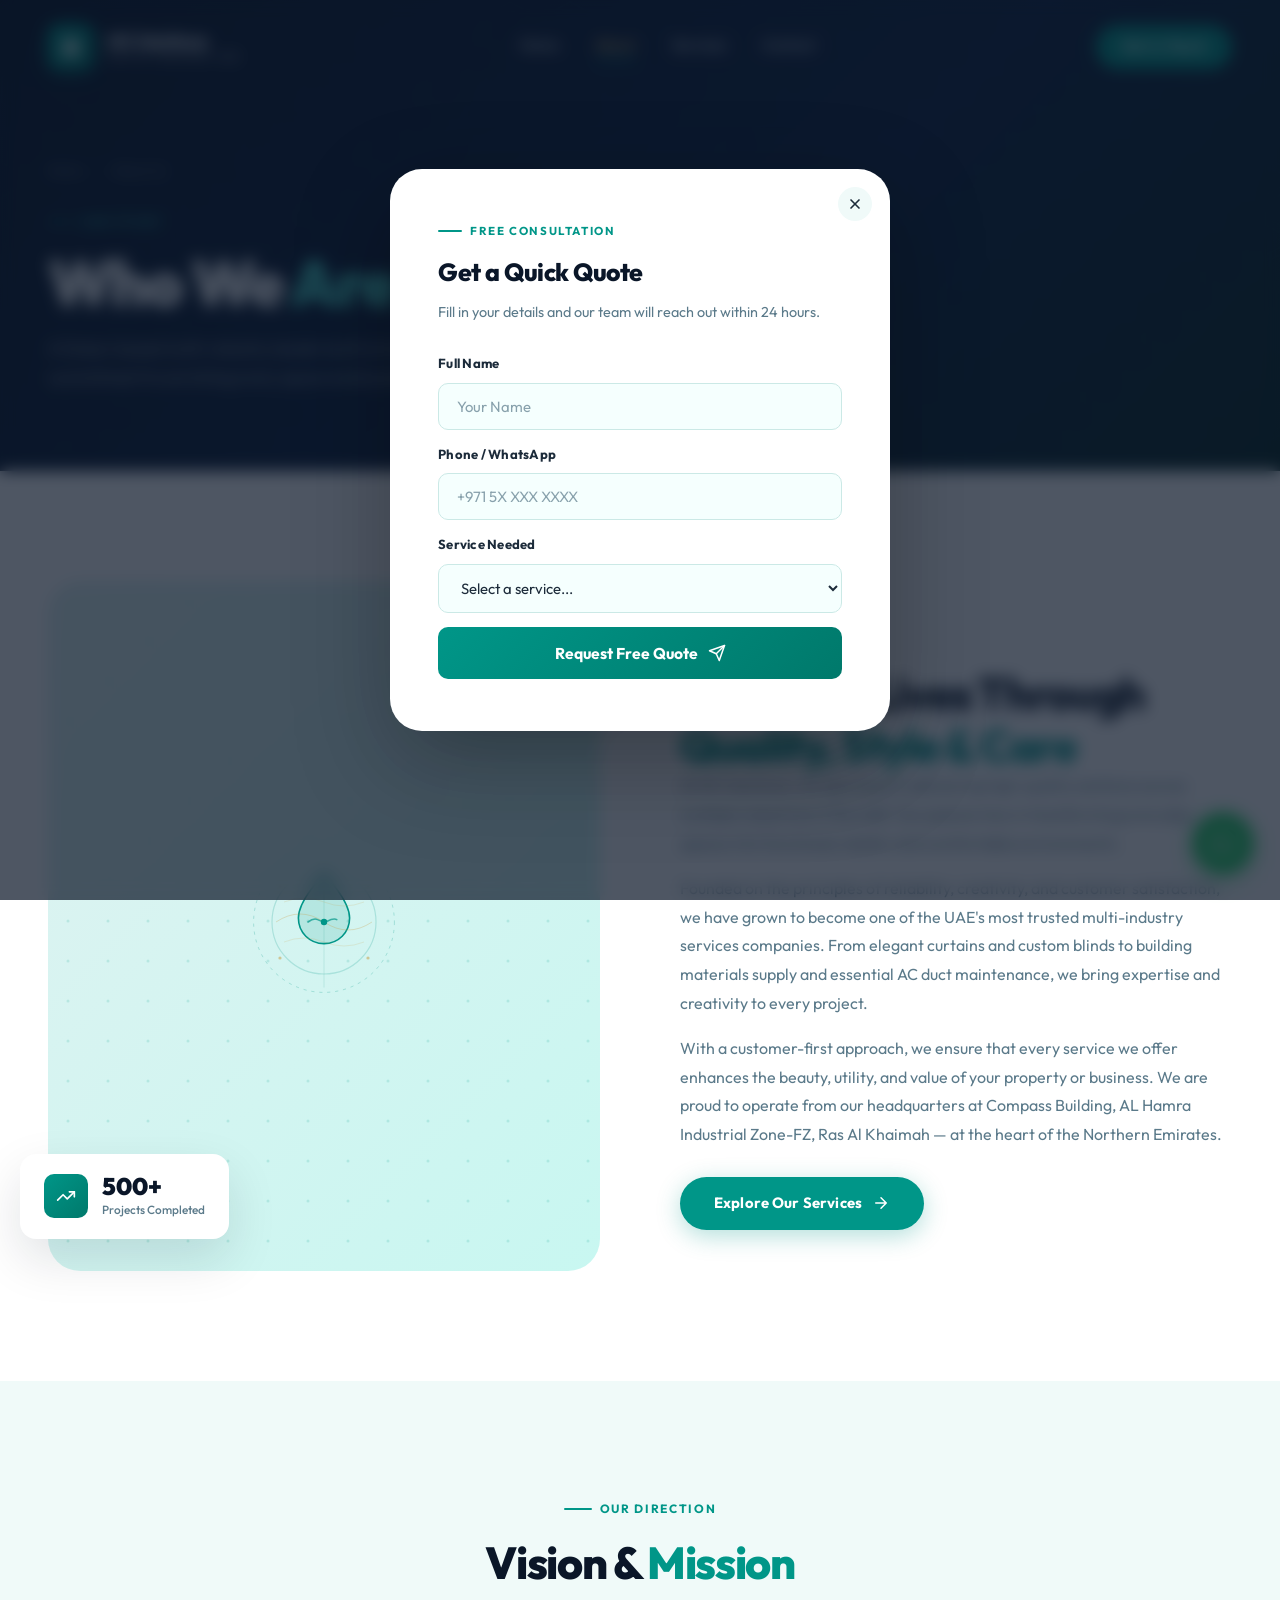
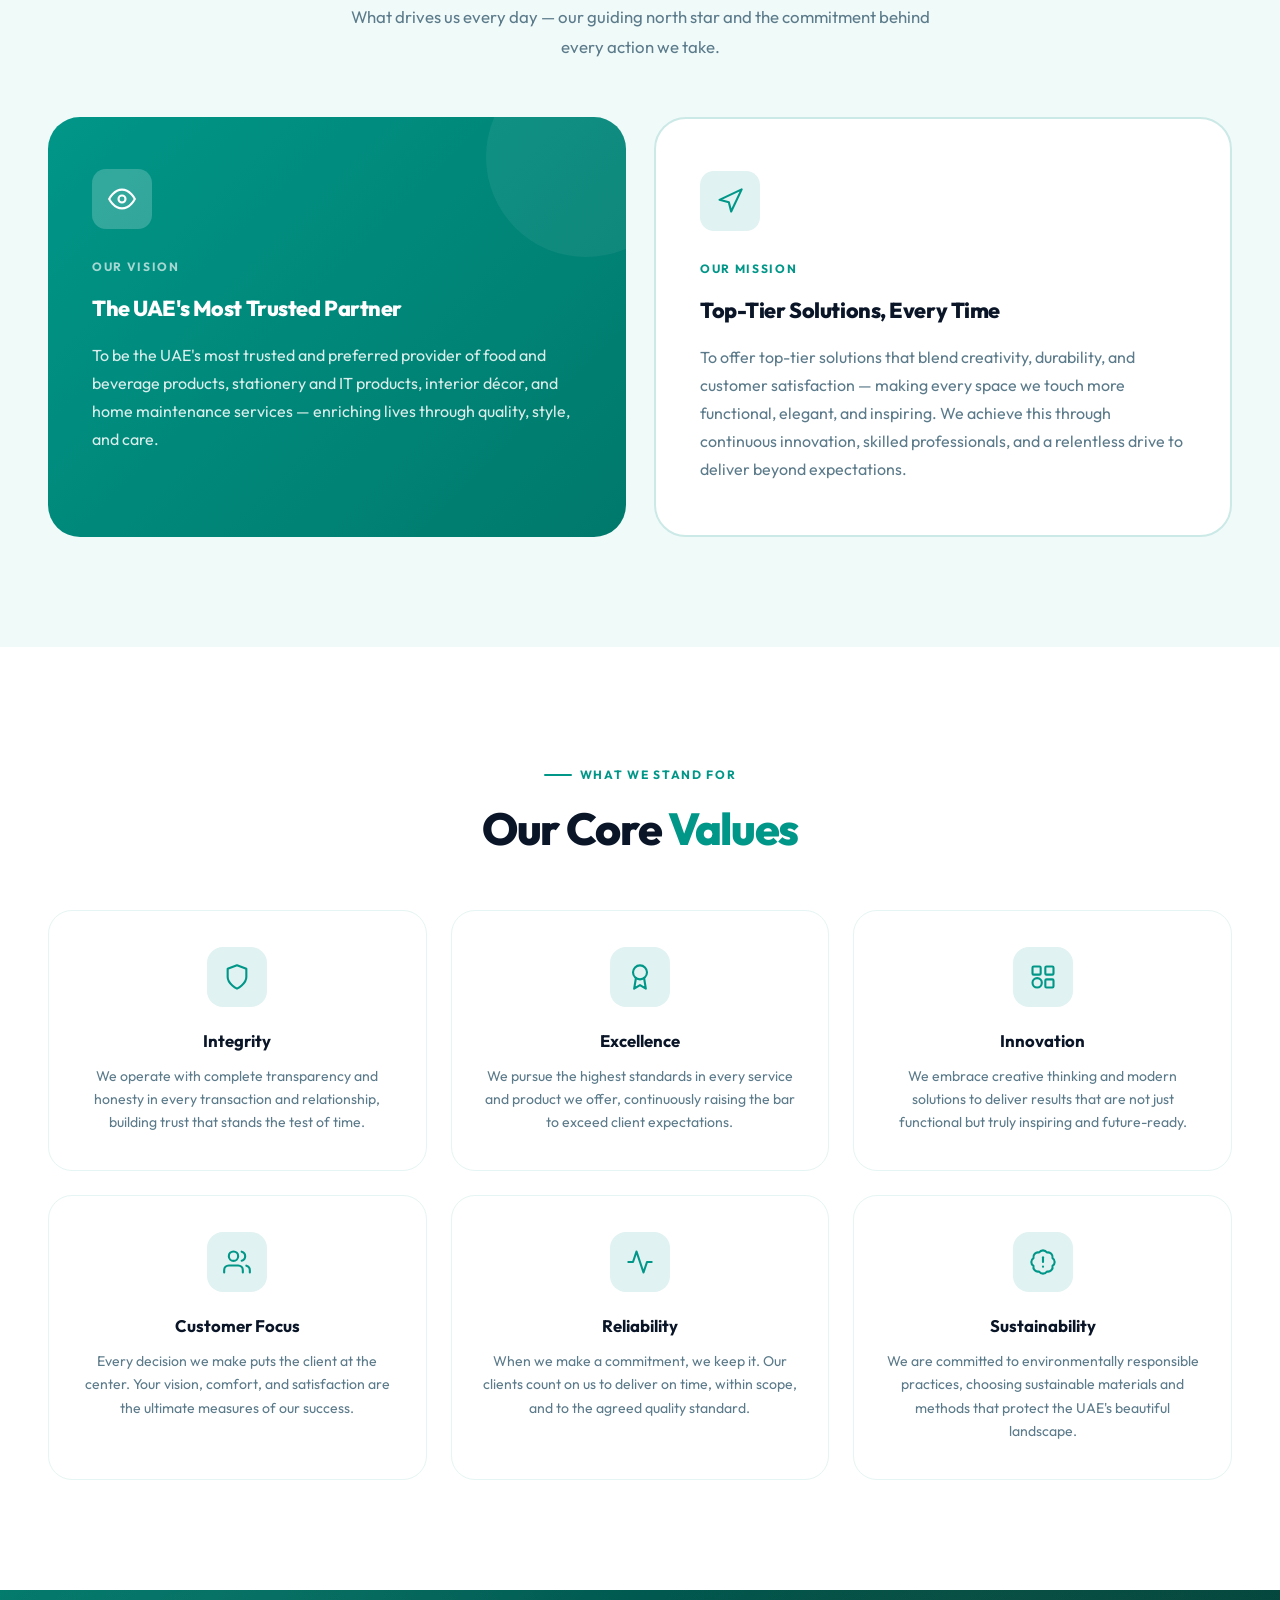
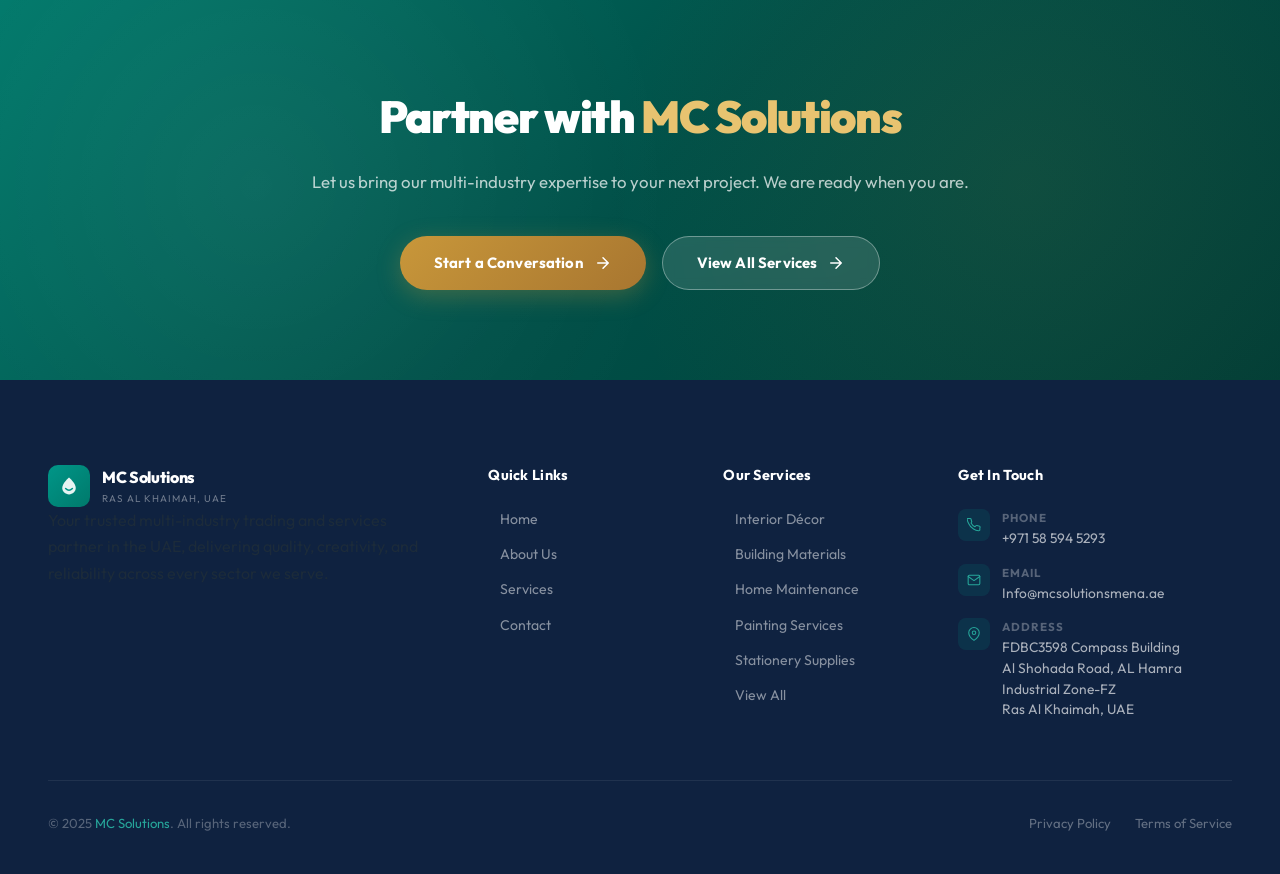
==== about.html @ 03a471d6 "Add hero left layout, service images, popup form, and WhatsApp button - Hero section: split into 2-c" ====
<!DOCTYPE html>
<html lang="en">
<head>
  <meta charset="UTF-8"/>
  <meta name="viewport" content="width=device-width,initial-scale=1.0"/>
  <title>About Us — MC Solutions, Ras Al Khaimah, UAE</title>
  <meta name="description" content="Learn about MC Solutions — UAE's trusted multi-industry services partner based in Ras Al Khaimah. Our vision, mission, values and story."/>
  <link rel="preconnect" href="https://fonts.googleapis.com"/>
  <link rel="preconnect" href="https://fonts.gstatic.com" crossorigin/>
  <link href="https://fonts.googleapis.com/css2?family=Outfit:wght@300;400;500;600;700;800;900&display=swap" rel="stylesheet"/>
  <link rel="stylesheet" href="css/style.css"/>
</head>
<body>

<div id="scroll-progress"></div>

<!-- ===== NAVIGATION ===== -->
<nav class="nav">
  <div class="nav-inner">
    <a href="index.html" class="nav-logo">
      <div class="nav-logo-icon">
        <svg viewBox="0 0 26 26" fill="none"><path d="M13 3C13 3 5 9.5 5 15.5C5 19.6 8.7 23 13 23C17.3 23 21 19.6 21 15.5C21 9.5 13 3 13 3Z" fill="white" fill-opacity="0.95"/><path d="M9 16C9 16 11 18 13 18C15 18 17 16 17 16" stroke="#009688" stroke-width="1.8" stroke-linecap="round"/></svg>
      </div>
      <div class="nav-wordmark">
        <span class="nav-name">MC Solutions</span>
        <span class="nav-tagline">Ras Al Khaimah, UAE</span>
      </div>
    </a>
    <div class="nav-links">
      <a href="index.html"    class="nav-link">Home</a>
      <a href="about.html"    class="nav-link active">About</a>
      <a href="services.html" class="nav-link">Services</a>
      <a href="contact.html"  class="nav-link">Contact</a>
    </div>
    <a href="contact.html" class="nav-cta">Get in Touch</a>
    <button class="nav-burger" aria-label="Menu"><span></span><span></span><span></span></button>
  </div>
</nav>
<div class="mobile-nav">
  <a href="index.html"    class="nav-link">Home</a>
  <a href="about.html"    class="nav-link">About</a>
  <a href="services.html" class="nav-link">Services</a>
  <a href="contact.html"  class="nav-link">Contact</a>
  <a href="contact.html"  class="nav-cta btn btn-primary">Get in Touch</a>
</div>

<!-- ===== PAGE HERO ===== -->
<section class="page-hero">
  <div class="container page-hero-inner">
    <div class="ph-crumbs">
      <a href="index.html">Home</a>
      <svg viewBox="0 0 24 24" fill="none" stroke="currentColor" stroke-width="2" stroke-linecap="round" stroke-linejoin="round"><polyline points="9 18 15 12 9 6"/></svg>
      <span>About Us</span>
    </div>
    <div class="ph-tag">Our Story</div>
    <h1 class="ph-title">Who We <em>Are</em></h1>
    <p class="ph-desc">A Dubai-based multi-industry leader built on trust, quality, and a commitment to enriching every space and business we touch.</p>
  </div>
</section>

<!-- ===== COMPANY INTRO ===== -->
<section>
  <div class="container">
    <div class="about-intro">

      <!-- Visual -->
      <div class="about-img-area reveal-l">
        <div class="about-img-box">
          <div class="about-svg-center">
            <svg viewBox="0 0 200 200" fill="none" xmlns="http://www.w3.org/2000/svg" width="200" height="200">
              <!-- Aqua drop / logo illustration -->
              <circle cx="100" cy="100" r="88" stroke="#009688" stroke-width="1" stroke-dasharray="4 6" opacity="0.3"/>
              <circle cx="100" cy="100" r="65" stroke="#009688" stroke-width="1.5" opacity="0.2"/>
              <!-- Central drop shape -->
              <path d="M100 40C100 40 68 72 68 95C68 113 82 127 100 127C118 127 132 113 132 95C132 72 100 40 100 40Z" fill="#009688" fill-opacity="0.15" stroke="#009688" stroke-width="2"/>
              <!-- Wave inside drop -->
              <path d="M80 100C84 97 88 95 92 97C96 99 100 101 104 99C108 97 112 95 116 97" stroke="#009688" stroke-width="2" stroke-linecap="round" opacity="0.7"/>
              <!-- Globe lines -->
              <path d="M40 100 Q70 80 100 100 Q130 120 160 100" stroke="#C8973A" stroke-width="1" opacity="0.35"/>
              <path d="M50 75 Q75 65 100 75 Q125 85 150 75"  stroke="#C8973A" stroke-width="0.8" opacity="0.25"/>
              <path d="M50 125 Q75 115 100 125 Q125 135 150 125" stroke="#C8973A" stroke-width="0.8" opacity="0.25"/>
              <line x1="100" y1="18" x2="100" y2="182" stroke="#009688" stroke-width="0.8" opacity="0.2"/>
              <circle cx="100" cy="100" r="4" fill="#009688"/>
              <!-- Stars -->
              <circle cx="45"  cy="55"  r="2" fill="#C8973A" opacity="0.5"/>
              <circle cx="155" cy="55"  r="2" fill="#C8973A" opacity="0.5"/>
              <circle cx="45"  cy="145" r="2" fill="#C8973A" opacity="0.5"/>
              <circle cx="155" cy="145" r="2" fill="#C8973A" opacity="0.5"/>
            </svg>
          </div>
        </div>
        <div class="about-float-card about-float-card-1">
          <div class="fc-icon fc-icon-a">
            <svg viewBox="0 0 24 24" fill="none" stroke="currentColor" stroke-width="2" stroke-linecap="round" stroke-linejoin="round"><polyline points="22 7 13.5 15.5 8.5 10.5 2 17"/><polyline points="16 7 22 7 22 13"/></svg>
          </div>
          <div>
            <div class="fc-num">500+</div>
            <div class="fc-lbl">Projects Completed</div>
          </div>
        </div>
        <div class="about-float-card about-float-card-2">
          <div class="fc-icon fc-icon-b">
            <svg viewBox="0 0 24 24" fill="none" stroke="currentColor" stroke-width="2" stroke-linecap="round" stroke-linejoin="round"><polygon points="12 2 15.09 8.26 22 9.27 17 14.14 18.18 21.02 12 17.77 5.82 21.02 7 14.14 2 9.27 8.91 8.26 12 2"/></svg>
          </div>
          <div>
            <div class="fc-num">5★</div>
            <div class="fc-lbl">Client Rating</div>
          </div>
        </div>
      </div>

      <!-- Text -->
      <div class="about-text">
        <div class="tag reveal">About MC Solutions</div>
        <h2 class="section-heading reveal">Enriching Lives Through <em>Quality, Style &amp; Care</em></h2>
        <p class="reveal">At MC Solutions, we specialize in delivering high-quality solutions across multiple industries in the UAE. Our passion lies in transforming everyday spaces into functional, stylish, and comfortable environments.</p>
        <p class="reveal">Founded on the principles of reliability, creativity, and customer satisfaction, we have grown to become one of the UAE's most trusted multi-industry services companies. From elegant curtains and custom blinds to building materials supply and essential AC duct maintenance, we bring expertise and creativity to every project.</p>
        <p class="reveal">With a customer-first approach, we ensure that every service we offer enhances the beauty, utility, and value of your property or business. We are proud to operate from our headquarters at Compass Building, AL Hamra Industrial Zone-FZ, Ras Al Khaimah — at the heart of the Northern Emirates.</p>
        <a href="services.html" class="btn btn-primary reveal">
          Explore Our Services
          <svg viewBox="0 0 24 24" fill="none" stroke="currentColor" stroke-width="2" stroke-linecap="round" stroke-linejoin="round"><path d="M5 12h14M12 5l7 7-7 7"/></svg>
        </a>
      </div>

    </div>
  </div>
</section>

<!-- ===== VISION & MISSION ===== -->
<section class="vm-section">
  <div class="container">
    <div style="text-align:center; max-width:640px; margin:0 auto;">
      <div class="tag reveal" style="justify-content:center;">Our Direction</div>
      <h2 class="section-heading reveal">Vision &amp; <em>Mission</em></h2>
      <p class="section-body reveal" style="margin:14px auto 0;">What drives us every day — our guiding north star and the commitment behind every action we take.</p>
    </div>

    <div class="vm-grid">
      <div class="vm-card vm-vision reveal-l">
        <div class="vm-ic">
          <svg viewBox="0 0 24 24" fill="none" stroke="currentColor" stroke-width="1.8" stroke-linecap="round" stroke-linejoin="round">
            <path d="M1 12s4-8 11-8 11 8 11 8-4 8-11 8-11-8-11-8z"/>
            <circle cx="12" cy="12" r="3"/>
          </svg>
        </div>
        <div class="vm-kw">Our Vision</div>
        <h3>The UAE's Most Trusted Partner</h3>
        <p>To be the UAE's most trusted and preferred provider of food and beverage products, stationery and IT products, interior décor, and home maintenance services — enriching lives through quality, style, and care.</p>
      </div>

      <div class="vm-card vm-mission reveal-r">
        <div class="vm-ic">
          <svg viewBox="0 0 24 24" fill="none" stroke="currentColor" stroke-width="1.8" stroke-linecap="round" stroke-linejoin="round">
            <polygon points="3 11 22 2 13 21 11 13 3 11"/>
          </svg>
        </div>
        <div class="vm-kw">Our Mission</div>
        <h3>Top-Tier Solutions, Every Time</h3>
        <p>To offer top-tier solutions that blend creativity, durability, and customer satisfaction — making every space we touch more functional, elegant, and inspiring. We achieve this through continuous innovation, skilled professionals, and a relentless drive to deliver beyond expectations.</p>
      </div>
    </div>
  </div>
</section>

<!-- ===== CORE VALUES ===== -->
<section>
  <div class="container">
    <div style="text-align:center; max-width:640px; margin:0 auto 56px;">
      <div class="tag reveal" style="justify-content:center;">What We Stand For</div>
      <h2 class="section-heading reveal">Our Core <em>Values</em></h2>
    </div>

    <div class="values-grid">
      <div class="val-card reveal d1">
        <div class="val-ic">
          <svg viewBox="0 0 24 24" fill="none" stroke="currentColor" stroke-width="1.8" stroke-linecap="round" stroke-linejoin="round">
            <path d="M12 22s8-4 8-10V5l-8-3-8 3v7c0 6 8 10 8 10z"/>
          </svg>
        </div>
        <h4>Integrity</h4>
        <p>We operate with complete transparency and honesty in every transaction and relationship, building trust that stands the test of time.</p>
      </div>

      <div class="val-card reveal d2">
        <div class="val-ic">
          <svg viewBox="0 0 24 24" fill="none" stroke="currentColor" stroke-width="1.8" stroke-linecap="round" stroke-linejoin="round">
            <circle cx="12" cy="8" r="6"/>
            <path d="M15.477 12.89L17 22l-5-3-5 3 1.523-9.11"/>
          </svg>
        </div>
        <h4>Excellence</h4>
        <p>We pursue the highest standards in every service and product we offer, continuously raising the bar to exceed client expectations.</p>
      </div>

      <div class="val-card reveal d3">
        <div class="val-ic">
          <svg viewBox="0 0 24 24" fill="none" stroke="currentColor" stroke-width="1.8" stroke-linecap="round" stroke-linejoin="round">
            <rect x="3" y="3" width="7" height="7" rx="1"/>
            <rect x="14" y="3" width="7" height="7" rx="1"/>
            <rect x="14" y="14" width="7" height="7" rx="1"/>
            <path d="M3 17a4 4 0 004 4 4 4 0 004-4 4 4 0 00-4-4 4 4 0 00-4 4z"/>
          </svg>
        </div>
        <h4>Innovation</h4>
        <p>We embrace creative thinking and modern solutions to deliver results that are not just functional but truly inspiring and future-ready.</p>
      </div>

      <div class="val-card reveal d4">
        <div class="val-ic">
          <svg viewBox="0 0 24 24" fill="none" stroke="currentColor" stroke-width="1.8" stroke-linecap="round" stroke-linejoin="round">
            <path d="M17 21v-2a4 4 0 00-4-4H5a4 4 0 00-4 4v2"/>
            <circle cx="9" cy="7" r="4"/>
            <path d="M23 21v-2a4 4 0 00-3-3.87M16 3.13a4 4 0 010 7.75"/>
          </svg>
        </div>
        <h4>Customer Focus</h4>
        <p>Every decision we make puts the client at the center. Your vision, comfort, and satisfaction are the ultimate measures of our success.</p>
      </div>

      <div class="val-card reveal d5">
        <div class="val-ic">
          <svg viewBox="0 0 24 24" fill="none" stroke="currentColor" stroke-width="1.8" stroke-linecap="round" stroke-linejoin="round">
            <polyline points="22 12 18 12 15 21 9 3 6 12 2 12"/>
          </svg>
        </div>
        <h4>Reliability</h4>
        <p>When we make a commitment, we keep it. Our clients count on us to deliver on time, within scope, and to the agreed quality standard.</p>
      </div>

      <div class="val-card reveal d6">
        <div class="val-ic">
          <svg viewBox="0 0 24 24" fill="none" stroke="currentColor" stroke-width="1.8" stroke-linecap="round" stroke-linejoin="round">
            <path d="M3.85 8.62a4 4 0 014.78-4.77 4 4 0 016.74 0 4 4 0 014.78 4.78 4 4 0 010 6.74 4 4 0 01-4.77 4.78 4 4 0 01-6.75 0 4 4 0 01-4.78-4.77 4 4 0 010-6.76z"/>
            <line x1="12" y1="8" x2="12" y2="12"/>
            <line x1="12" y1="16" x2="12.01" y2="16"/>
          </svg>
        </div>
        <h4>Sustainability</h4>
        <p>We are committed to environmentally responsible practices, choosing sustainable materials and methods that protect the UAE's beautiful landscape.</p>
      </div>
    </div>
  </div>
</section>

<!-- ===== CTA BAND ===== -->
<section class="cta-band">
  <div class="container">
    <h2 class="reveal">Partner with <span>MC Solutions</span></h2>
    <p class="reveal">Let us bring our multi-industry expertise to your next project. We are ready when you are.</p>
    <div class="cta-actions">
      <a href="contact.html" class="btn btn-gold reveal d1">
        Start a Conversation
        <svg viewBox="0 0 24 24" fill="none" stroke="currentColor" stroke-width="2" stroke-linecap="round" stroke-linejoin="round"><path d="M5 12h14M12 5l7 7-7 7"/></svg>
      </a>
      <a href="services.html" class="btn btn-ghost reveal d2">
        View All Services
        <svg viewBox="0 0 24 24" fill="none" stroke="currentColor" stroke-width="2" stroke-linecap="round" stroke-linejoin="round"><path d="M5 12h14M12 5l7 7-7 7"/></svg>
      </a>
    </div>
  </div>
</section>

<!-- ===== FOOTER ===== -->
<footer class="footer">
  <div class="container">
    <div class="footer-grid">
      <div>
        <div class="footer-logo">
          <div class="footer-logo-icon"><svg viewBox="0 0 26 26" fill="none"><path d="M13 3C13 3 5 9.5 5 15.5C5 19.6 8.7 23 13 23C17.3 23 21 19.6 21 15.5C21 9.5 13 3 13 3Z" fill="white" fill-opacity="0.9"/><path d="M9 16C9 16 11 18 13 18C15 18 17 16 17 16" stroke="#009688" stroke-width="1.8" stroke-linecap="round"/></svg></div>
          <div><div class="footer-logo-name">MC Solutions</div><div class="footer-logo-sub">Ras Al Khaimah, UAE</div></div>
        </div>
        <p>Your trusted multi-industry trading and services partner in the UAE, delivering quality, creativity, and reliability across every sector we serve.</p>
      </div>
      <div class="footer-col"><h4>Quick Links</h4><div class="foot-links"><a href="index.html">Home</a><a href="about.html">About Us</a><a href="services.html">Services</a><a href="contact.html">Contact</a></div></div>
      <div class="footer-col"><h4>Our Services</h4><div class="foot-links"><a href="services.html">Interior Décor</a><a href="services.html">Building Materials</a><a href="services.html">Home Maintenance</a><a href="services.html">Painting Services</a><a href="services.html">Stationery Supplies</a><a href="services.html">View All</a></div></div>
      <div class="footer-col"><h4>Get In Touch</h4><div class="foot-contact-items">
        <div class="foot-contact-item"><div class="fci-icon"><svg viewBox="0 0 24 24" fill="none" stroke="currentColor" stroke-width="1.8" stroke-linecap="round" stroke-linejoin="round"><path d="M22 16.92v3a2 2 0 01-2.18 2 19.79 19.79 0 01-8.63-3.07A19.5 19.5 0 013.07 9.8 19.79 19.79 0 01.22 1.18 2 2 0 012.22 1h3a2 2 0 012 1.72 12.84 12.84 0 00.7 2.81 2 2 0 01-.45 2.11L6.91 8.5a16 16 0 006.59 6.59l1.59-1.59a2 2 0 012.11-.45 12.84 12.84 0 002.81.7A2 2 0 0122 16.92z"/></svg></div><div><div class="fci-label">Phone</div><div class="fci-val">+971 58 594 5293</div></div></div>
        <div class="foot-contact-item"><div class="fci-icon"><svg viewBox="0 0 24 24" fill="none" stroke="currentColor" stroke-width="1.8" stroke-linecap="round" stroke-linejoin="round"><path d="M4 4h16c1.1 0 2 .9 2 2v12c0 1.1-.9 2-2 2H4c-1.1 0-2-.9-2-2V6c0-1.1.9-2 2-2z"/><polyline points="22,6 12,13 2,6"/></svg></div><div><div class="fci-label">Email</div><div class="fci-val">Info@mcsolutionsmena.ae</div></div></div>
        <div class="foot-contact-item"><div class="fci-icon"><svg viewBox="0 0 24 24" fill="none" stroke="currentColor" stroke-width="1.8" stroke-linecap="round" stroke-linejoin="round"><path d="M21 10c0 7-9 13-9 13s-9-6-9-13a9 9 0 0118 0z"/><circle cx="12" cy="10" r="3"/></svg></div><div><div class="fci-label">Address</div><div class="fci-val">FDBC3598 Compass Building<br/>Al Shohada Road, AL Hamra Industrial Zone-FZ<br/>Ras Al Khaimah, UAE</div></div></div>
      </div></div>
    </div>
    <div class="footer-bottom">
      <p>&copy; 2025 <span>MC Solutions</span>. All rights reserved.</p>
      <div class="footer-bottom-links"><a href="#">Privacy Policy</a><a href="#">Terms of Service</a></div>
    </div>
  </div>
</footer>

<!-- POPUP QUOTE FORM -->
<div class="popup-overlay" id="quotePopup">
  <div class="popup-box">
    <button class="popup-close" id="popupClose" aria-label="Close popup">
      <svg viewBox="0 0 24 24" fill="none" stroke="currentColor" stroke-width="2.5" stroke-linecap="round" stroke-linejoin="round" width="16" height="16"><line x1="18" y1="6" x2="6" y2="18"/><line x1="6" y1="6" x2="18" y2="18"/></svg>
    </button>
    <div class="popup-tag">Free Consultation</div>
    <h3>Get a Quick Quote</h3>
    <p>Fill in your details and our team will reach out within 24 hours.</p>
    <form class="popup-form" id="popupForm" novalidate>
      <div class="form-grp">
        <label class="form-lbl" for="popup-name">Full Name</label>
        <input class="form-inp" type="text" id="popup-name" placeholder="Your Name" required/>
      </div>
      <div class="form-grp">
        <label class="form-lbl" for="popup-phone">Phone / WhatsApp</label>
        <input class="form-inp" type="tel" id="popup-phone" placeholder="+971 5X XXX XXXX" required/>
      </div>
      <div class="form-grp">
        <label class="form-lbl" for="popup-service">Service Needed</label>
        <select class="form-sel" id="popup-service">
          <option value="">Select a service...</option>
          <option>Building Materials Supply</option>
          <option>Interior D&#233;cor (Curtains, Blinds, Wallpaper, Carpet)</option>
          <option>Artificial Grass</option>
          <option>Mosquito Nets</option>
          <option>Painting Services</option>
          <option>Home Maintenance</option>
          <option>AC Duct Cleaning</option>
          <option>Retail Maintenance</option>
          <option>Stationery Supplies</option>
          <option>Other / Multiple Services</option>
        </select>
      </div>
      <button type="submit" class="form-sub">
        Request Free Quote
        <svg viewBox="0 0 24 24" fill="none" stroke="currentColor" stroke-width="2" stroke-linecap="round" stroke-linejoin="round"><line x1="22" y1="2" x2="11" y2="13"/><polygon points="22 2 15 22 11 13 2 9 22 2"/></svg>
      </button>
    </form>
  </div>
</div>

<!-- WHATSAPP FLOATING BUTTON -->
<a href="https://wa.me/971585945293" class="wa-float" target="_blank" rel="noopener" aria-label="Chat on WhatsApp">
  <div class="wa-float-pulse"></div>
  <svg viewBox="0 0 24 24" xmlns="http://www.w3.org/2000/svg" width="28" height="28" fill="white"><path d="M17.472 14.382c-.297-.149-1.758-.867-2.03-.967-.273-.099-.471-.148-.67.15-.197.297-.767.966-.94 1.164-.173.199-.347.223-.644.075-.297-.15-1.255-.463-2.39-1.475-.883-.788-1.48-1.761-1.653-2.059-.173-.297-.018-.458.13-.606.134-.133.298-.347.446-.52.149-.174.198-.298.298-.497.099-.198.05-.371-.025-.52-.075-.149-.669-1.612-.916-2.207-.242-.579-.487-.5-.669-.51-.173-.008-.371-.01-.57-.01-.198 0-.52.074-.792.372-.272.297-1.04 1.016-1.04 2.479 0 1.462 1.065 2.875 1.213 3.074.149.198 2.096 3.2 5.077 4.487.709.306 1.262.489 1.694.625.712.227 1.36.195 1.871.118.571-.085 1.758-.719 2.006-1.413.248-.694.248-1.289.173-1.413-.074-.124-.272-.198-.57-.347m-5.421 7.403h-.004a9.87 9.87 0 01-5.031-1.378l-.361-.214-3.741.982.998-3.648-.235-.374a9.86 9.86 0 01-1.51-5.26c.001-5.45 4.436-9.884 9.888-9.884 2.64 0 5.122 1.03 6.988 2.898a9.825 9.825 0 012.893 6.994c-.003 5.45-4.437 9.884-9.885 9.884m8.413-18.297A11.815 11.815 0 0012.05 0C5.495 0 .16 5.335.157 11.892c0 2.096.547 4.142 1.588 5.945L.057 24l6.305-1.654a11.882 11.882 0 005.683 1.448h.005c6.554 0 11.89-5.335 11.893-11.893a11.821 11.821 0 00-3.48-8.413Z"/></svg>
</a>

<script src="js/main.js"></script>
</body>
</html>
---- css/style.css ----
/* =========================================================
   Aqua Verde Global LLC — Main Stylesheet
   Dubai, UAE
   ========================================================= */

@import url('https://fonts.googleapis.com/css2?family=Outfit:wght@300;400;500;600;700;800;900&display=swap');

/* ============ VARIABLES ============ */
:root {
  --primary: #009688;
  --primary-dark: #00796B;
  --primary-light: #26A69A;
  --primary-ultra: #E0F2F1;
  --gold: #C8973A;
  --gold-light: #E8C370;
  --dark: #0A1628;
  --dark-2: #0F2240;
  --dark-3: #162B50;
  --text: #1C2B3A;
  --text-muted: #5B7A8A;
  --white: #FFFFFF;
  --off-white: #FAFFFE;
  --bg-light: #F0FAF9;
  --bg-section: #F5FFFE;
  --border: #CBE9E6;
  --border-light: #E5F5F3;
  --shadow-sm: 0 2px 12px rgba(0,150,136,0.08);
  --shadow-md: 0 8px 32px rgba(0,150,136,0.12);
  --shadow-lg: 0 20px 60px rgba(0,150,136,0.16);
  --shadow-dark: rgba(10,22,40,0.12);
  --font: 'Outfit', sans-serif;
  --radius-xs: 6px;
  --radius-sm: 10px;
  --radius-md: 16px;
  --radius-lg: 24px;
  --radius-xl: 32px;
  --radius-full: 9999px;
  --transition: 0.28s cubic-bezier(0.4,0,0.2,1);
  --transition-slow: 0.55s cubic-bezier(0.4,0,0.2,1);
  --section-py: 110px;
  --container: 1300px;
}

/* ============ RESET ============ */
*, *::before, *::after { margin:0; padding:0; box-sizing:border-box; }
html { scroll-behavior: smooth; -webkit-text-size-adjust: 100%; }
body {
  font-family: var(--font);
  color: var(--text);
  background: var(--white);
  overflow-x: hidden;
  line-height: 1.65;
  -webkit-font-smoothing: antialiased;
}
a { text-decoration: none; color: inherit; }
img { max-width:100%; display:block; }
ul, ol { list-style: none; }
button { cursor:pointer; border:none; background:none; font-family:var(--font); }
input, textarea, select { font-family:var(--font); }

/* ============ SCROLL PROGRESS BAR ============ */
#scroll-progress {
  position: fixed;
  top: 0; left: 0;
  height: 3px;
  width: 0%;
  background: linear-gradient(90deg, var(--primary), var(--gold));
  z-index: 9999;
  transition: width 0.1s linear;
}

/* ============ CONTAINER ============ */
.container {
  max-width: var(--container);
  margin: 0 auto;
  padding: 0 48px;
}

/* ============ NAVIGATION ============ */
.nav {
  position: fixed;
  inset: 0 0 auto 0;
  z-index: 1000;
  padding: 24px 0;
  transition: background 0.4s ease, padding 0.4s ease, box-shadow 0.4s ease;
}
.nav.scrolled {
  background: rgba(255,255,255,0.97);
  backdrop-filter: blur(24px);
  -webkit-backdrop-filter: blur(24px);
  padding: 14px 0;
  box-shadow: 0 4px 40px rgba(10,22,40,0.08);
}
.nav-inner {
  max-width: var(--container);
  margin: 0 auto;
  padding: 0 48px;
  display: flex;
  align-items: center;
  justify-content: space-between;
  gap: 32px;
}
.nav-logo {
  display: flex;
  align-items: center;
  gap: 14px;
  flex-shrink: 0;
}
.nav-logo-icon {
  width: 46px; height: 46px;
  background: linear-gradient(135deg, var(--primary), var(--primary-dark));
  border-radius: 12px;
  display: flex; align-items: center; justify-content: center;
  flex-shrink: 0;
  box-shadow: 0 4px 16px rgba(0,150,136,0.35);
}
.nav-logo-icon svg { width:26px; height:26px; }
.nav-wordmark { display:flex; flex-direction:column; line-height:1.1; }
.nav-name {
  font-size: 1.05rem;
  font-weight: 800;
  letter-spacing: -0.02em;
  transition: color var(--transition);
}
.nav:not(.scrolled) .nav-name { color: white; }
.nav.scrolled .nav-name { color: var(--dark); }
.nav-tagline {
  font-size: 0.65rem;
  font-weight: 600;
  letter-spacing: 0.12em;
  text-transform: uppercase;
  color: var(--primary-light);
}
.nav:not(.scrolled) .nav-tagline { color: rgba(255,255,255,0.6); }

.nav-links {
  display: flex;
  align-items: center;
  gap: 36px;
}
.nav-link {
  font-size: 0.92rem;
  font-weight: 500;
  position: relative;
  padding-bottom: 3px;
  transition: color var(--transition);
}
.nav:not(.scrolled) .nav-link { color: rgba(255,255,255,0.82); }
.nav.scrolled .nav-link { color: var(--text-muted); }
.nav-link::after {
  content: '';
  position: absolute;
  bottom: 0; left: 0;
  width: 0; height: 2px;
  background: var(--primary);
  border-radius: 2px;
  transition: width var(--transition);
}
.nav-link:hover::after,
.nav-link.active::after { width: 100%; }
.nav.scrolled .nav-link:hover,
.nav.scrolled .nav-link.active { color: var(--primary); }
.nav:not(.scrolled) .nav-link:hover { color: white; }
.nav:not(.scrolled) .nav-link.active { color: var(--gold-light); }

.nav-cta {
  padding: 10px 26px;
  background: var(--primary);
  color: white;
  border-radius: var(--radius-full);
  font-size: 0.88rem;
  font-weight: 700;
  letter-spacing: 0.02em;
  transition: all var(--transition);
  white-space: nowrap;
}
.nav-cta:hover {
  background: var(--primary-dark);
  transform: translateY(-2px);
  box-shadow: 0 8px 24px rgba(0,150,136,0.35);
}
.nav-cta::after { display:none !important; }

/* Hamburger */
.nav-burger {
  display: none;
  flex-direction: column;
  gap: 5px;
  cursor: pointer;
  padding: 4px;
}
.nav-burger span {
  display: block;
  width: 24px; height: 2px;
  border-radius: 2px;
  transition: all var(--transition);
}
.nav:not(.scrolled) .nav-burger span { background: white; }
.nav.scrolled .nav-burger span { background: var(--dark); }
.nav-burger.open span:nth-child(1) { transform: rotate(45deg) translate(5px,5px); }
.nav-burger.open span:nth-child(2) { opacity:0; transform: scaleX(0); }
.nav-burger.open span:nth-child(3) { transform: rotate(-45deg) translate(5px,-5px); }

/* Mobile Menu */
.mobile-nav {
  display: none;
  position: fixed;
  inset: 0;
  background: white;
  z-index: 998;
  flex-direction: column;
  align-items: center;
  justify-content: center;
  gap: 24px;
  transform: translateY(-100%);
  transition: transform 0.5s cubic-bezier(0.77,0,0.18,1);
}
.mobile-nav.open { transform: translateY(0); }
.mobile-nav .nav-link {
  font-size: 2.2rem !important;
  font-weight: 800 !important;
  color: var(--dark) !important;
  letter-spacing: -0.03em;
}
.mobile-nav .nav-link:hover { color: var(--primary) !important; }
.mobile-nav .nav-cta {
  margin-top: 16px;
  padding: 14px 40px;
  font-size: 1rem;
}

/* ============ SECTION COMMONS ============ */
section { padding: var(--section-py) 0; }

.tag {
  display: inline-flex;
  align-items: center;
  gap: 8px;
  font-size: 0.75rem;
  font-weight: 700;
  letter-spacing: 0.14em;
  text-transform: uppercase;
  color: var(--primary);
  margin-bottom: 18px;
}
.tag::before {
  content: '';
  display: block;
  width: 28px; height: 2px;
  background: var(--primary);
  border-radius: 2px;
}

.section-heading {
  font-size: clamp(2rem, 3.5vw, 3rem);
  font-weight: 800;
  color: var(--dark);
  letter-spacing: -0.03em;
  line-height: 1.15;
}
.section-heading em { font-style:normal; color: var(--primary); }
.section-heading .gold { color: var(--gold); }

.section-body {
  font-size: 1.05rem;
  color: var(--text-muted);
  line-height: 1.75;
  max-width: 580px;
  margin-top: 14px;
}

/* ============ BUTTONS ============ */
.btn {
  display: inline-flex;
  align-items: center;
  gap: 10px;
  padding: 14px 34px;
  border-radius: var(--radius-full);
  font-size: 0.93rem;
  font-weight: 700;
  letter-spacing: 0.01em;
  transition: all var(--transition);
  position: relative;
  overflow: hidden;
  white-space: nowrap;
}
.btn svg { width:18px; height:18px; flex-shrink:0; transition: transform var(--transition); }
.btn:hover svg { transform: translateX(4px); }

.btn-primary {
  background: var(--primary);
  color: white;
  box-shadow: 0 6px 24px rgba(0,150,136,0.3);
}
.btn-primary:hover {
  background: var(--primary-dark);
  box-shadow: 0 12px 40px rgba(0,150,136,0.4);
  transform: translateY(-2px);
}

.btn-ghost {
  background: rgba(255,255,255,0.12);
  color: white;
  border: 1.5px solid rgba(255,255,255,0.35);
  backdrop-filter: blur(6px);
}
.btn-ghost:hover {
  background: rgba(255,255,255,0.22);
  border-color: rgba(255,255,255,0.7);
  transform: translateY(-2px);
}

.btn-outline {
  background: transparent;
  color: var(--primary);
  border: 2px solid var(--primary);
}
.btn-outline:hover {
  background: var(--primary);
  color: white;
  transform: translateY(-2px);
}

.btn-gold {
  background: linear-gradient(135deg, var(--gold), #A87630);
  color: white;
  box-shadow: 0 6px 24px rgba(200,151,58,0.3);
}
.btn-gold:hover {
  transform: translateY(-2px);
  box-shadow: 0 12px 40px rgba(200,151,58,0.4);
}

.btn-dark {
  background: var(--dark);
  color: white;
}
.btn-dark:hover {
  background: var(--dark-2);
  transform: translateY(-2px);
  box-shadow: 0 8px 24px rgba(10,22,40,0.3);
}

/* ============ HERO SECTION ============ */
.hero {
  min-height: 100vh;
  position: relative;
  display: flex;
  align-items: center;
  overflow: hidden;
  background: var(--dark);
}

.hero-bg {
  position: absolute;
  inset: 0;
  background: linear-gradient(
    135deg,
    #040E1E 0%,
    #0B2035 30%,
    #0C2D28 65%,
    #071A16 100%
  );
}

/* Arabic geometric SVG pattern overlay */
.hero-pattern {
  position: absolute;
  inset: 0;
  opacity: 0.04;
  background-image: url("data:image/svg+xml,%3Csvg xmlns='http://www.w3.org/2000/svg' width='100' height='100'%3E%3Cg fill='none' stroke='%2300968880' stroke-width='0.5'%3E%3Cpolygon points='50,0 100,25 100,75 50,100 0,75 0,25'/%3E%3Cpolygon points='50,10 90,27.5 90,72.5 50,90 10,72.5 10,27.5'/%3E%3Cpolygon points='50,20 80,32.5 80,67.5 50,80 20,67.5 20,32.5'/%3E%3Cline x1='50' y1='0' x2='50' y2='10'/%3E%3Cline x1='100' y1='25' x2='90' y2='27.5'/%3E%3Cline x1='100' y1='75' x2='90' y2='72.5'/%3E%3Cline x1='50' y1='100' x2='50' y2='90'/%3E%3Cline x1='0' y1='75' x2='10' y2='72.5'/%3E%3Cline x1='0' y1='25' x2='10' y2='27.5'/%3E%3C/g%3E%3C/svg%3E");
  background-size: 100px 100px;
  animation: patternDrift 40s linear infinite;
}

@keyframes patternDrift {
  0% { background-position: 0 0; }
  100% { background-position: 100px 100px; }
}

/* Glow orbs */
.hero-glow {
  position: absolute;
  border-radius: 50%;
  filter: blur(80px);
  pointer-events: none;
}
.hero-glow-1 {
  width: 600px; height: 600px;
  top: -10%; right: -5%;
  background: radial-gradient(circle, rgba(0,150,136,0.18) 0%, transparent 70%);
  animation: orbPulse 8s ease-in-out infinite;
}
.hero-glow-2 {
  width: 400px; height: 400px;
  bottom: 5%; left: 40%;
  background: radial-gradient(circle, rgba(200,151,58,0.12) 0%, transparent 70%);
  animation: orbPulse 10s ease-in-out infinite 2s;
}
.hero-glow-3 {
  width: 300px; height: 300px;
  top: 30%; left: -5%;
  background: radial-gradient(circle, rgba(0,150,136,0.1) 0%, transparent 70%);
  animation: orbPulse 12s ease-in-out infinite 4s;
}
@keyframes orbPulse {
  0%,100% { transform: scale(1) translate(0,0); opacity:1; }
  50% { transform: scale(1.15) translate(10px,-10px); opacity:0.7; }
}

/* Canvas for particles */
#hero-canvas {
  position: absolute;
  inset: 0;
  width: 100%;
  height: 100%;
  pointer-events: none;
}

/* Floating geometric shapes */
.geo-shape {
  position: absolute;
  pointer-events: none;
  opacity: 0.1;
}
.geo-1 {
  width: 280px; height: 280px;
  top: 8%; right: 12%;
  animation: geoFloat 9s ease-in-out infinite;
}
.geo-2 {
  width: 160px; height: 160px;
  bottom: 20%; right: 28%;
  animation: geoFloat 11s ease-in-out infinite 2s reverse;
}
.geo-3 {
  width: 100px; height: 100px;
  top: 55%; right: 8%;
  animation: geoFloat 7s ease-in-out infinite 1s;
}
.geo-4 {
  width: 60px; height: 60px;
  top: 20%; left: 6%;
  animation: geoFloat 8s ease-in-out infinite 3s reverse;
  opacity: 0.06;
}

@keyframes geoFloat {
  0%,100% { transform: translateY(0) rotate(0deg); }
  33%  { transform: translateY(-28px) rotate(8deg); }
  66%  { transform: translateY(-14px) rotate(-4deg); }
}

.hero-content {
  position: relative;
  z-index: 2;
  padding: 120px 0 80px;
}

.hero-badge {
  display: inline-flex;
  align-items: center;
  gap: 10px;
  background: rgba(0,150,136,0.12);
  border: 1px solid rgba(0,150,136,0.28);
  color: #4DD9CB;
  padding: 8px 20px;
  border-radius: var(--radius-full);
  font-size: 0.78rem;
  font-weight: 700;
  letter-spacing: 0.12em;
  text-transform: uppercase;
  margin-bottom: 28px;
  animation: fadeUp 0.8s ease both;
}
.hero-badge-dot {
  width: 7px; height: 7px;
  border-radius: 50%;
  background: var(--primary-light);
  animation: blink 2s ease infinite;
}
@keyframes blink {
  0%,100% { opacity:1; transform:scale(1); }
  50% { opacity:0.4; transform:scale(0.7); }
}

.hero-title {
  font-size: clamp(2.6rem, 5.5vw, 4.5rem);
  font-weight: 900;
  color: white;
  letter-spacing: -0.04em;
  line-height: 1.08;
  margin-bottom: 24px;
  animation: fadeUp 0.8s ease 0.15s both;
}
.hero-title .hl { color: #4DD9CB; }
.hero-title .gld { color: var(--gold-light); }

.hero-sub {
  font-size: clamp(1rem, 1.5vw, 1.18rem);
  color: rgba(255,255,255,0.68);
  line-height: 1.75;
  max-width: 600px;
  margin-bottom: 44px;
  animation: fadeUp 0.8s ease 0.3s both;
}

.hero-actions {
  display: flex;
  gap: 16px;
  flex-wrap: wrap;
  margin-bottom: 64px;
  animation: fadeUp 0.8s ease 0.45s both;
}

.hero-stats {
  display: flex;
  gap: 48px;
  padding-top: 48px;
  border-top: 1px solid rgba(255,255,255,0.1);
  animation: fadeUp 0.8s ease 0.6s both;
  flex-wrap: wrap;
}
.hero-stat { }
.hero-stat-num {
  font-size: 2.4rem;
  font-weight: 900;
  color: white;
  line-height: 1;
  letter-spacing: -0.04em;
}
.hero-stat-num sup {
  font-size: 1.2rem;
  color: var(--primary-light);
}
.hero-stat-label {
  font-size: 0.82rem;
  color: rgba(255,255,255,0.45);
  font-weight: 500;
  margin-top: 5px;
  letter-spacing: 0.03em;
}

/* Scroll indicator */
.hero-scroll {
  position: absolute;
  bottom: 36px;
  left: 50%;
  transform: translateX(-50%);
  display: flex;
  flex-direction: column;
  align-items: center;
  gap: 8px;
  animation: fadeUp 1s ease 1s both;
}
.hero-scroll-text {
  font-size: 0.7rem;
  letter-spacing: 0.15em;
  text-transform: uppercase;
  color: rgba(255,255,255,0.35);
  writing-mode: vertical-rl;
}
.hero-scroll-line {
  width: 1px; height: 48px;
  background: linear-gradient(to bottom, transparent, rgba(0,150,136,0.7));
  animation: scrollPulse 2s ease-in-out infinite;
}
@keyframes scrollPulse {
  0% { opacity:0.3; transform: scaleY(0); transform-origin: top; }
  50% { opacity:1; transform: scaleY(1); transform-origin: top; }
  51% { transform: scaleY(1); transform-origin: bottom; }
  100% { opacity:0.3; transform: scaleY(0); transform-origin: bottom; }
}

@keyframes fadeUp {
  from { opacity:0; transform:translateY(36px); }
  to   { opacity:1; transform:translateY(0); }
}

/* ============ SERVICES SECTION ============ */
.services-sec { background: var(--white); }

.services-top {
  display: flex;
  justify-content: space-between;
  align-items: flex-end;
  gap: 32px;
  margin-bottom: 56px;
}

.services-grid {
  display: grid;
  grid-template-columns: repeat(3, 1fr);
  gap: 24px;
}

.svc-card {
  background: white;
  border: 1.5px solid var(--border-light);
  border-radius: var(--radius-lg);
  padding: 36px 32px;
  transition: all var(--transition-slow);
  position: relative;
  overflow: hidden;
  cursor: default;
}
.svc-card::before {
  content: '';
  position: absolute;
  inset: 0;
  background: linear-gradient(135deg, var(--primary-ultra) 0%, rgba(0,150,136,0.02) 60%);
  opacity: 0;
  transition: opacity var(--transition);
}
.svc-card::after {
  content: '';
  position: absolute;
  bottom: 0; left: 0; right: 0;
  height: 3px;
  background: linear-gradient(90deg, var(--primary), var(--gold));
  transform: scaleX(0);
  transform-origin: left;
  transition: transform var(--transition-slow);
}
.svc-card:hover {
  border-color: var(--primary);
  transform: translateY(-10px);
  box-shadow: var(--shadow-lg);
}
.svc-card:hover::before { opacity:1; }
.svc-card:hover::after  { transform: scaleX(1); }

.svc-icon {
  width: 60px; height: 60px;
  background: var(--primary-ultra);
  border-radius: 16px;
  display: flex;
  align-items: center;
  justify-content: center;
  margin-bottom: 22px;
  position: relative; z-index:1;
  transition: all var(--transition);
}
.svc-icon svg {
  width: 30px; height: 30px;
  stroke: var(--primary);
  fill: none;
  stroke-width: 1.6;
  stroke-linecap: round;
  stroke-linejoin: round;
  transition: stroke var(--transition);
}
.svc-card:hover .svc-icon { background: var(--primary); transform: scale(1.05); }
.svc-card:hover .svc-icon svg { stroke: white; }

.svc-title {
  font-size: 1.1rem;
  font-weight: 700;
  color: var(--dark);
  margin-bottom: 10px;
  position: relative; z-index:1;
  transition: color var(--transition);
}
.svc-card:hover .svc-title { color: var(--primary-dark); }

.svc-desc {
  font-size: 0.9rem;
  color: var(--text-muted);
  line-height: 1.65;
  position: relative; z-index:1;
}

.svc-arrow {
  display: inline-flex;
  align-items: center;
  gap: 6px;
  color: var(--primary);
  font-size: 0.82rem;
  font-weight: 700;
  margin-top: 18px;
  position: relative; z-index:1;
  opacity: 0;
  transform: translateX(-8px);
  transition: all var(--transition);
}
.svc-card:hover .svc-arrow { opacity:1; transform: translateX(0); }
.svc-arrow svg { width:14px; height:14px; stroke:var(--primary); }

/* ============ STATS SECTION ============ */
.stats-sec {
  background: var(--dark);
  padding: 80px 0;
  position: relative;
  overflow: hidden;
}
.stats-sec::before {
  content: '';
  position: absolute;
  inset: 0;
  background-image:
    radial-gradient(circle at 15% 50%, rgba(0,150,136,0.18) 0%, transparent 55%),
    radial-gradient(circle at 85% 50%, rgba(200,151,58,0.12) 0%, transparent 50%);
}
.stats-inner {
  position: relative; z-index:1;
  display: grid;
  grid-template-columns: repeat(4,1fr);
  gap: 32px;
}
.stat-block {
  text-align: center;
  padding: 44px 24px;
  border-radius: var(--radius-lg);
  background: rgba(255,255,255,0.03);
  border: 1px solid rgba(255,255,255,0.07);
  transition: all var(--transition);
}
.stat-block:hover {
  background: rgba(0,150,136,0.1);
  border-color: rgba(0,150,136,0.25);
  transform: translateY(-4px);
}
.stat-num {
  font-size: clamp(2.8rem,4vw,3.8rem);
  font-weight: 900;
  color: white;
  letter-spacing: -0.04em;
  line-height: 1;
  margin-bottom: 10px;
}
.stat-num span { color: var(--primary-light); }
.stat-gold span { color: var(--gold-light); }
.stat-lbl {
  font-size: 0.88rem;
  color: rgba(255,255,255,0.45);
  font-weight: 500;
}

/* ============ WHY US SECTION ============ */
.whyus-sec { background: var(--bg-light); }
.whyus-inner {
  display: grid;
  grid-template-columns: 1fr 1fr;
  gap: 80px;
  align-items: center;
}
.whyus-left { }
.whyus-graphic {
  position: relative;
  height: 520px;
}
.wg-card {
  position: absolute;
  background: white;
  border-radius: var(--radius-lg);
  box-shadow: 0 24px 60px rgba(10,22,40,0.1);
  padding: 28px;
}
.wg-main {
  width: 320px; top:0; left:0; z-index:2;
  background: linear-gradient(135deg, var(--primary), var(--primary-dark));
  color: white;
}
.wg-main h3 { font-size:1.35rem; font-weight:800; margin-bottom:8px; }
.wg-main p { font-size:0.9rem; opacity:0.85; line-height:1.6; }
.wg-main .wg-badge {
  display:inline-flex; align-items:center; gap:6px;
  background: rgba(255,255,255,0.18);
  padding: 6px 14px;
  border-radius:50px;
  font-size:0.78rem; font-weight:700;
  margin-top:16px;
}
.wg-float-a {
  width:210px; top:42%; right:0; z-index:3;
  animation: wgFloat 6s ease-in-out infinite;
}
.wg-float-b {
  width:190px; bottom:0; left:18%; z-index:1;
  animation: wgFloat 8s ease-in-out infinite 1.5s reverse;
}
@keyframes wgFloat {
  0%,100% { transform:translateY(0); }
  50% { transform:translateY(-16px); }
}
.wg-num { font-size:2rem; font-weight:900; color:var(--dark); }
.wg-lbl { font-size:0.8rem; color:var(--text-muted); margin-top:2px; }
.wg-icon-row { display:flex; gap:8px; margin-top:12px; }
.wg-icon-row span {
  width:32px; height:32px; border-radius:8px;
  background:var(--primary-ultra);
  display:flex; align-items:center; justify-content:center;
}
.wg-icon-row svg { width:16px; height:16px; stroke:var(--primary); }

.whyus-reasons {
  display:flex;
  flex-direction:column;
  gap:20px;
  margin-top:36px;
}
.reason {
  display:flex; gap:18px;
  padding:22px;
  border-radius:var(--radius-md);
  background:white;
  border:1.5px solid var(--border-light);
  align-items:flex-start;
  transition:all var(--transition);
}
.reason:hover {
  border-color:var(--primary);
  box-shadow:var(--shadow-md);
  transform:translateX(6px);
}
.reason-ic {
  width:50px; height:50px; min-width:50px;
  background:var(--primary-ultra);
  border-radius:12px;
  display:flex; align-items:center; justify-content:center;
  transition:background var(--transition);
}
.reason:hover .reason-ic { background: var(--primary); }
.reason-ic svg { width:24px; height:24px; stroke:var(--primary); transition:stroke var(--transition); }
.reason:hover .reason-ic svg { stroke:white; }
.reason h4 { font-size:0.98rem; font-weight:700; color:var(--dark); margin-bottom:5px; }
.reason p { font-size:0.86rem; color:var(--text-muted); line-height:1.6; }

/* ============ CTA BAND ============ */
.cta-band {
  background: linear-gradient(135deg, var(--primary-dark) 0%, #005048 50%, #003D36 100%);
  padding: 90px 0;
  text-align: center;
  position: relative;
  overflow: hidden;
}
.cta-band::before {
  content:'';
  position:absolute; inset:0;
  background-image:
    radial-gradient(circle at 20% 50%, rgba(255,255,255,0.05) 0%, transparent 40%),
    radial-gradient(circle at 80% 50%, rgba(200,151,58,0.08) 0%, transparent 40%);
}
.cta-band .container { position:relative; z-index:1; }
.cta-band h2 {
  font-size: clamp(1.9rem, 3.5vw, 3rem);
  font-weight:900;
  color:white;
  letter-spacing:-0.03em;
  margin-bottom:14px;
}
.cta-band h2 span { color:var(--gold-light); }
.cta-band p {
  font-size:1.05rem;
  color:rgba(255,255,255,0.72);
  margin-bottom:40px;
}
.cta-actions { display:flex; gap:16px; justify-content:center; flex-wrap:wrap; }

/* ============ FOOTER ============ */
.footer {
  background: var(--dark-2);
  padding: 84px 0 40px;
}
.footer-grid {
  display:grid;
  grid-template-columns: 2.2fr 1fr 1fr 1.6fr;
  gap:64px;
  padding-bottom:60px;
  border-bottom:1px solid rgba(255,255,255,0.07);
}
.footer-brand p {
  font-size:0.9rem;
  color:rgba(255,255,255,0.5);
  line-height:1.75;
  margin:16px 0 24px;
  max-width:280px;
}
.footer-socials {
  display:flex; gap:10px;
}
.foot-social {
  width:38px; height:38px;
  border-radius:10px;
  background:rgba(255,255,255,0.05);
  border:1px solid rgba(255,255,255,0.09);
  display:flex; align-items:center; justify-content:center;
  transition:all var(--transition);
}
.foot-social:hover { background:var(--primary); border-color:var(--primary); }
.foot-social svg { width:16px; height:16px; stroke:rgba(255,255,255,0.6); transition:stroke var(--transition); }
.foot-social:hover svg { stroke:white; }

.footer-col h4 {
  font-size:0.9rem;
  font-weight:700;
  color:white;
  margin-bottom:20px;
  letter-spacing:0.02em;
}
.foot-links { display:flex; flex-direction:column; gap:12px; }
.foot-links a {
  font-size:0.88rem;
  color:rgba(255,255,255,0.5);
  transition:color var(--transition);
  display:flex; align-items:center; gap:8px;
}
.foot-links a::before {
  content:'';
  width:4px; height:4px;
  border-radius:50%;
  background:var(--primary);
  opacity:0;
  transition:opacity var(--transition);
}
.foot-links a:hover { color:var(--primary-light); }
.foot-links a:hover::before { opacity:1; }

.foot-contact-items { display:flex; flex-direction:column; gap:14px; }
.foot-contact-item { display:flex; gap:12px; align-items:flex-start; }
.fci-icon {
  width:32px; height:32px; min-width:32px;
  background:rgba(0,150,136,0.15);
  border-radius:8px;
  display:flex; align-items:center; justify-content:center;
  margin-top:1px;
}
.fci-icon svg { width:14px; height:14px; stroke:var(--primary-light); }
.fci-label {
  font-size:0.72rem; font-weight:700; color:rgba(255,255,255,0.3);
  letter-spacing:0.08em; text-transform:uppercase;
}
.fci-val {
  font-size:0.86rem; color:rgba(255,255,255,0.65);
  margin-top:1px; line-height:1.5;
}

.footer-bottom {
  padding-top:32px;
  display:flex;
  justify-content:space-between;
  align-items:center;
  gap:16px;
}
.footer-bottom p { font-size:0.82rem; color:rgba(255,255,255,0.3); }
.footer-bottom span { color:var(--primary-light); }
.footer-bottom-links { display:flex; gap:24px; }
.footer-bottom-links a {
  font-size:0.82rem;
  color:rgba(255,255,255,0.35);
  transition:color var(--transition);
}
.footer-bottom-links a:hover { color:var(--primary-light); }

/* Footer logo */
.footer-logo {
  display:flex; align-items:center; gap:12px;
  margin-bottom:0;
}
.footer-logo-icon {
  width:42px; height:42px;
  background:linear-gradient(135deg,var(--primary),var(--primary-dark));
  border-radius:10px;
  display:flex; align-items:center; justify-content:center;
}
.footer-logo-icon svg { width:22px; height:22px; }
.footer-logo-name {
  font-size:1rem; font-weight:800; color:white; letter-spacing:-0.02em;
}
.footer-logo-sub { font-size:0.62rem; color:rgba(255,255,255,0.4); letter-spacing:0.1em; text-transform:uppercase; }

/* ============ PAGE HERO (inner pages) ============ */
.page-hero {
  padding: 160px 0 80px;
  background: linear-gradient(135deg, var(--dark) 0%, var(--dark-2) 60%, #0A2A26 100%);
  position:relative; overflow:hidden;
}
.page-hero::before {
  content:'';
  position:absolute; inset:0;
  background-image: url("data:image/svg+xml,%3Csvg xmlns='http://www.w3.org/2000/svg' width='60' height='60'%3E%3Cg fill='none' stroke='%23009688' stroke-width='0.4' opacity='0.08'%3E%3Cpolygon points='30,2 58,17 58,43 30,58 2,43 2,17'/%3E%3Cpolygon points='30,10 50,20 50,40 30,50 10,40 10,20'/%3E%3C/g%3E%3C/svg%3E");
  background-size:60px 60px;
}
.page-hero-inner { position:relative; z-index:1; }
.ph-crumbs {
  display:flex; align-items:center; gap:8px;
  font-size:0.82rem; color:rgba(255,255,255,0.4);
  margin-bottom:22px;
}
.ph-crumbs a { color:rgba(255,255,255,0.4); transition:color var(--transition); }
.ph-crumbs a:hover { color:var(--primary-light); }
.ph-crumbs svg { width:14px; height:14px; stroke:rgba(255,255,255,0.25); }
.ph-tag {
  display:inline-flex; align-items:center; gap:8px;
  font-size:0.75rem; font-weight:700;
  letter-spacing:0.14em; text-transform:uppercase;
  color:var(--primary-light);
  margin-bottom:16px;
}
.ph-tag::before { content:''; display:block; width:24px; height:2px; background:var(--primary); border-radius:2px; }
.ph-title {
  font-size:clamp(2.4rem,5vw,4rem);
  font-weight:900;
  color:white;
  letter-spacing:-0.04em;
  line-height:1.1;
  margin-bottom:16px;
}
.ph-title em { font-style:normal; color:#4DD9CB; }
.ph-desc {
  font-size:1.05rem;
  color:rgba(255,255,255,0.6);
  max-width:560px;
  line-height:1.7;
}

/* ============ ABOUT PAGE ============ */
.about-intro {
  display:grid;
  grid-template-columns:1fr 1fr;
  gap:80px;
  align-items:center;
}
.about-img-area { position:relative; }
.about-img-box {
  border-radius:var(--radius-xl);
  background:linear-gradient(135deg, var(--primary-ultra) 0%, #C8F7F1 100%);
  aspect-ratio: 4/5;
  display:flex; align-items:center; justify-content:center;
  overflow:hidden;
  position:relative;
}
.about-img-box::before {
  content:'';
  position:absolute; inset:0;
  background: url("data:image/svg+xml,%3Csvg xmlns='http://www.w3.org/2000/svg' width='40' height='40'%3E%3Ccircle cx='20' cy='20' r='1.5' fill='%23009688' opacity='0.15'/%3E%3C/svg%3E");
  background-size:40px 40px;
}
.about-svg-center { position:relative; z-index:1; }
.about-img-box .about-svg-center svg { width:160px; height:160px; }

.about-float-card {
  position:absolute;
  background:white;
  border-radius:var(--radius-md);
  padding:20px 24px;
  box-shadow:0 20px 50px rgba(10,22,40,0.12);
  display:flex; gap:14px; align-items:center;
}
.about-float-card-1 { bottom:32px; left:-28px; min-width:190px; }
.about-float-card-2 { top:32px; right:-20px; min-width:160px; }
.fc-icon {
  width:44px; height:44px; min-width:44px;
  border-radius:10px;
  display:flex; align-items:center; justify-content:center;
}
.fc-icon-a { background:linear-gradient(135deg,var(--primary),var(--primary-dark)); }
.fc-icon-b { background:linear-gradient(135deg,var(--gold),#A87630); }
.fc-icon svg { width:20px; height:20px; stroke:white; }
.fc-num { font-size:1.5rem; font-weight:900; color:var(--dark); line-height:1; }
.fc-lbl { font-size:0.74rem; color:var(--text-muted); font-weight:500; margin-top:2px; }

.about-text .tag { margin-top:0; }
.about-text p { font-size:1rem; color:var(--text-muted); line-height:1.8; margin-bottom:16px; }
.about-text p:last-of-type { margin-bottom:28px; }

/* Vision/Mission */
.vm-section { background:var(--bg-light); }
.vm-grid {
  display:grid;
  grid-template-columns:1fr 1fr;
  gap:28px;
  margin-top:56px;
}
.vm-card {
  border-radius:var(--radius-xl);
  padding:52px 44px;
  position:relative; overflow:hidden;
}
.vm-vision {
  background:linear-gradient(135deg, var(--primary) 0%, var(--primary-dark) 100%);
}
.vm-mission {
  background:white;
  border:2px solid var(--border);
}
.vm-card::before {
  content:'';
  position:absolute;
  top:-60px; right:-60px;
  width:200px; height:200px;
  border-radius:50%;
  background:rgba(255,255,255,0.06);
}
.vm-ic {
  width:60px; height:60px;
  border-radius:14px;
  display:flex; align-items:center; justify-content:center;
  margin-bottom:28px;
}
.vm-vision .vm-ic { background:rgba(255,255,255,0.2); }
.vm-mission .vm-ic { background:var(--primary-ultra); }
.vm-ic svg { width:28px; height:28px; }
.vm-vision .vm-ic svg { stroke:white; }
.vm-mission .vm-ic svg { stroke:var(--primary); }
.vm-kw {
  font-size:0.75rem; font-weight:700; letter-spacing:0.14em; text-transform:uppercase;
  margin-bottom:14px;
}
.vm-vision .vm-kw { color:rgba(255,255,255,0.65); }
.vm-mission .vm-kw { color:var(--primary); }
.vm-card h3 { font-size:1.35rem; font-weight:800; letter-spacing:-0.02em; margin-bottom:14px; }
.vm-vision h3 { color:white; }
.vm-mission h3 { color:var(--dark); }
.vm-card p { font-size:1rem; line-height:1.75; }
.vm-vision p { color:rgba(255,255,255,0.85); }
.vm-mission p { color:var(--text-muted); }

/* Values */
.values-grid {
  display:grid;
  grid-template-columns:repeat(3,1fr);
  gap:24px;
}
.val-card {
  padding:36px 28px;
  text-align:center;
  border-radius:var(--radius-lg);
  border:1.5px solid var(--border-light);
  background:white;
  transition:all var(--transition-slow);
}
.val-card:hover {
  border-color:var(--primary);
  transform:translateY(-8px);
  box-shadow:var(--shadow-lg);
}
.val-ic {
  width:60px; height:60px;
  border-radius:16px;
  background:var(--primary-ultra);
  display:flex; align-items:center; justify-content:center;
  margin:0 auto 20px;
  transition:background var(--transition);
}
.val-card:hover .val-ic { background:var(--primary); }
.val-ic svg { width:28px; height:28px; stroke:var(--primary); transition:stroke var(--transition); }
.val-card:hover .val-ic svg { stroke:white; }
.val-card h4 { font-size:1.05rem; font-weight:700; color:var(--dark); margin-bottom:10px; }
.val-card p { font-size:0.88rem; color:var(--text-muted); line-height:1.65; }

/* ============ SERVICES PAGE ============ */
.services-full-grid {
  display:grid;
  grid-template-columns:repeat(3,1fr);
  gap:28px;
}
.sf-card {
  border-radius:var(--radius-lg);
  border:1.5px solid var(--border-light);
  background:white;
  overflow:hidden;
  transition:all var(--transition-slow);
}
.sf-card:hover {
  border-color:var(--primary);
  box-shadow:var(--shadow-lg);
  transform:translateY(-10px);
}
.sf-top {
  height:180px;
  display:flex; align-items:center; justify-content:center;
  position:relative;
  background:var(--bg-light);
  overflow:hidden;
}
.sf-top::before {
  content:'';
  position:absolute; inset:0;
  background: url("data:image/svg+xml,%3Csvg xmlns='http://www.w3.org/2000/svg' width='30' height='30'%3E%3Ccircle cx='15' cy='15' r='1' fill='%23009688' opacity='0.12'/%3E%3C/svg%3E") center/30px 30px;
}
.sf-top-icon {
  width:80px; height:80px;
  background:white;
  border-radius:var(--radius-md);
  display:flex; align-items:center; justify-content:center;
  box-shadow:0 8px 30px rgba(0,150,136,0.15);
  position:relative; z-index:1;
  transition:all var(--transition);
}
.sf-card:hover .sf-top-icon { background:var(--primary); box-shadow:0 12px 40px rgba(0,150,136,0.4); }
.sf-top-icon svg { width:40px; height:40px; stroke:var(--primary); transition:stroke var(--transition); }
.sf-card:hover .sf-top-icon svg { stroke:white; }
.sf-body { padding:28px; }
.sf-cat {
  display:inline-block;
  padding:3px 12px;
  background:var(--primary-ultra);
  color:var(--primary);
  border-radius:50px;
  font-size:0.72rem; font-weight:700;
  letter-spacing:0.06em;
  margin-bottom:10px;
}
.sf-card h3 { font-size:1.05rem; font-weight:700; color:var(--dark); margin-bottom:10px; }
.sf-card p { font-size:0.88rem; color:var(--text-muted); line-height:1.65; }

/* ============ CONTACT PAGE ============ */
.contact-wrap {
  display:grid;
  grid-template-columns:1fr 1.6fr;
  gap:64px;
  align-items:start;
}
.contact-info h2 { font-size:1.8rem; font-weight:800; color:var(--dark); margin-bottom:10px; }
.contact-info p { font-size:0.95rem; color:var(--text-muted); line-height:1.7; margin-bottom:36px; }
.contact-items { display:flex; flex-direction:column; gap:16px; }
.c-item {
  display:flex; gap:16px; align-items:flex-start;
  padding:18px 20px;
  border-radius:var(--radius-md);
  background:var(--bg-light);
  border:1.5px solid var(--border-light);
  transition:all var(--transition);
}
.c-item:hover { border-color:var(--primary); background:var(--primary-ultra); }
.c-item-ic {
  width:46px; height:46px; min-width:46px;
  background:var(--primary);
  border-radius:12px;
  display:flex; align-items:center; justify-content:center;
}
.c-item-ic svg { width:20px; height:20px; stroke:white; }
.c-item-lbl { font-size:0.72rem; font-weight:700; color:var(--primary); text-transform:uppercase; letter-spacing:0.1em; }
.c-item-val { font-size:0.92rem; color:var(--text); font-weight:500; line-height:1.5; }

.contact-form-box {
  background:white;
  border-radius:var(--radius-xl);
  padding:52px 48px;
  box-shadow:0 24px 80px rgba(10,22,40,0.08);
  border:1.5px solid var(--border-light);
}
.contact-form-box h3 { font-size:1.6rem; font-weight:800; color:var(--dark); margin-bottom:8px; }
.contact-form-box > p { font-size:0.9rem; color:var(--text-muted); margin-bottom:32px; }

.form-2col { display:grid; grid-template-columns:1fr 1fr; gap:20px; }
.form-grp { margin-bottom:20px; }
.form-lbl {
  display:block; font-size:0.82rem; font-weight:700; color:var(--text);
  margin-bottom:8px; letter-spacing:0.02em;
}
.form-inp, .form-sel, .form-txt {
  width:100%;
  padding:13px 18px;
  border:1.5px solid var(--border);
  border-radius:var(--radius-sm);
  font-size:0.93rem; color:var(--text);
  background:var(--bg-section);
  transition:all var(--transition);
  outline:none;
}
.form-inp::placeholder, .form-txt::placeholder { color:var(--text-muted); opacity:0.7; }
.form-inp:focus, .form-sel:focus, .form-txt:focus {
  border-color:var(--primary);
  background:white;
  box-shadow:0 0 0 3px rgba(0,150,136,0.1);
}
.form-txt { resize:vertical; min-height:120px; }
.form-sub {
  width:100%; padding:16px;
  background:linear-gradient(135deg,var(--primary),var(--primary-dark));
  color:white;
  border-radius:var(--radius-sm);
  font-size:0.98rem; font-weight:700;
  cursor:pointer; border:none; font-family:var(--font);
  transition:all var(--transition);
  display:flex; align-items:center; justify-content:center; gap:10px;
}
.form-sub:hover { transform:translateY(-2px); box-shadow:0 12px 32px rgba(0,150,136,0.4); }
.form-sub svg { width:18px; height:18px; stroke:white; }

/* ============ REVEAL ANIMATIONS ============ */
.reveal {
  opacity:0; transform:translateY(40px);
  transition:opacity 0.7s ease, transform 0.7s ease;
}
.reveal.in { opacity:1; transform:translateY(0); }
.reveal-l {
  opacity:0; transform:translateX(-40px);
  transition:opacity 0.7s ease, transform 0.7s ease;
}
.reveal-l.in { opacity:1; transform:translateX(0); }
.reveal-r {
  opacity:0; transform:translateX(40px);
  transition:opacity 0.7s ease, transform 0.7s ease;
}
.reveal-r.in { opacity:1; transform:translateX(0); }

.d1 { transition-delay:0.08s !important; }
.d2 { transition-delay:0.18s !important; }
.d3 { transition-delay:0.28s !important; }
.d4 { transition-delay:0.38s !important; }
.d5 { transition-delay:0.48s !important; }
.d6 { transition-delay:0.58s !important; }

/* ============ RESPONSIVE ============ */
@media(max-width:1100px) {
  .services-grid { grid-template-columns:repeat(2,1fr); }
  .services-full-grid { grid-template-columns:repeat(2,1fr); }
  .stats-inner { grid-template-columns:repeat(2,1fr); }
  .footer-grid { grid-template-columns:1fr 1fr; }
  .whyus-inner { grid-template-columns:1fr; }
  .whyus-graphic { display:none; }
  .about-intro { grid-template-columns:1fr; }
  .vm-grid { grid-template-columns:1fr; }
  .values-grid { grid-template-columns:repeat(2,1fr); }
  .contact-wrap { grid-template-columns:1fr; }
}
@media(max-width:768px) {
  :root { --section-py:60px; }
  .container { padding:0 20px; }
  .nav-inner { padding:0 20px; }
  .nav-links, .nav-cta { display:none; }
  .nav-burger { display:flex; }
  .mobile-nav { display:flex; }
  .services-grid { grid-template-columns:1fr; }
  .services-full-grid { grid-template-columns:1fr; }
  .stats-inner { grid-template-columns:1fr 1fr; }
  .hero-stats { gap:24px; }
  .services-top { flex-direction:column; align-items:flex-start; }
  .form-2col { grid-template-columns:1fr; }
  .values-grid { grid-template-columns:1fr; }
  .footer-grid { grid-template-columns:1fr; gap:36px; }
  .footer-bottom { flex-direction:column; text-align:center; gap:12px; }
  .contact-form-box { padding:28px 20px; }
  .wg-float-a, .wg-float-b { display:none; }
  .about-float-card { position:relative; left:0; right:0; top:0; bottom:0; margin-top:16px; }
  .about-float-card-1, .about-float-card-2 { position:relative; left:0; right:0; top:0; bottom:0; }
}
@media(max-width:480px) {
  .stats-inner { grid-template-columns:1fr; }
  .hero-title { font-size:2.2rem; }
  .hero-actions { flex-direction:column; }
}

/* ============ HERO — LEFT SPLIT LAYOUT ============ */
.hero-inner {
  display: grid;
  grid-template-columns: 1fr 1fr;
  gap: 64px;
  align-items: center;
  max-width: var(--container);
  margin: 0 auto;
  padding: 0 48px;
  width: 100%;
  position: relative;
  z-index: 2;
}
.hero-content { padding: 120px 0 80px; position: relative; }
.hero-sub { max-width: 100% !important; }
.hero-visual {
  position: relative;
  padding: 80px 0;
  display: flex;
  justify-content: flex-end;
}
.hero-img-wrap {
  border-radius: var(--radius-xl);
  overflow: hidden;
  position: relative;
  width: 100%;
  max-width: 440px;
  aspect-ratio: 3/4;
  box-shadow: 0 40px 80px rgba(0,0,0,0.55);
  border: 1px solid rgba(255,255,255,0.1);
}
.hero-img-wrap img {
  width: 100%; height: 100%;
  object-fit: cover;
  display: block;
  transition: transform 9s ease;
}
.hero-img-wrap:hover img { transform: scale(1.04); }
.hero-img-wrap::after {
  content: '';
  position: absolute; inset: 0;
  background: linear-gradient(to top, rgba(0,20,20,0.5) 0%, transparent 60%);
  pointer-events: none;
}
.hv-badge {
  position: absolute;
  background: white;
  border-radius: var(--radius-md);
  padding: 12px 18px;
  display: flex; gap: 12px; align-items: center;
  box-shadow: 0 8px 30px rgba(0,0,0,0.22);
  z-index: 3;
  animation: fadeUp 1s ease both;
}
.hv-badge-1 { bottom: 100px; left: -24px; animation-delay: 0.9s; }
.hv-badge-2 { top: 100px; right: -24px; animation-delay: 1.1s; }
.hv-badge-icon {
  width: 36px; height: 36px;
  border-radius: 9px;
  background: var(--primary-ultra);
  display: flex; align-items: center; justify-content: center;
  flex-shrink: 0;
}
.hv-badge-icon svg { width: 16px; height: 16px; stroke: var(--primary); }
.hv-badge-num { font-size: 1rem; font-weight: 900; color: var(--dark); line-height: 1; }
.hv-badge-lbl { font-size: 0.68rem; color: var(--text-muted); margin-top: 2px; }

/* ============ HOME SERVICE CARD IMAGES ============ */
.svc-img-wrap {
  margin: -36px -32px 24px;
  height: 200px;
  overflow: hidden;
  border-radius: var(--radius-lg) var(--radius-lg) 0 0;
}
.svc-img {
  width: 100%; height: 100%;
  object-fit: cover;
  display: block;
  transition: transform 0.55s ease;
}
.svc-card:hover .svc-img { transform: scale(1.07); }

/* ============ SERVICES PAGE CARD IMAGES ============ */
.sf-top { position: relative; }
.sf-top-img {
  position: absolute; inset: 0;
  width: 100%; height: 100%;
  object-fit: cover;
  display: block;
  transition: transform 0.55s ease;
}
.sf-card:hover .sf-top-img { transform: scale(1.07); }
.sf-top-overlay {
  position: absolute; inset: 0;
  background: linear-gradient(to bottom, rgba(0,0,0,0.04), rgba(0,20,20,0.36));
  z-index: 1;
}
.sf-top-icon { z-index: 2; }

/* ============ WHATSAPP FLOATING BUTTON ============ */
.wa-float {
  position: fixed;
  bottom: 28px; right: 28px;
  width: 58px; height: 58px;
  background: #25D366;
  border-radius: 50%;
  display: flex; align-items: center; justify-content: center;
  box-shadow: 0 6px 24px rgba(37,211,102,0.45);
  z-index: 8000;
  transition: transform 0.22s ease, box-shadow 0.22s ease;
  text-decoration: none;
}
.wa-float:hover { transform: scale(1.1); box-shadow: 0 10px 36px rgba(37,211,102,0.6); }
.wa-float-pulse {
  position: absolute; inset: -5px;
  border-radius: 50%;
  background: rgba(37,211,102,0.28);
  animation: waPulse 2.4s ease-out infinite;
  pointer-events: none;
}
@keyframes waPulse {
  0%   { transform: scale(1); opacity: 0.75; }
  70%  { transform: scale(1.5); opacity: 0; }
  100% { transform: scale(1.5); opacity: 0; }
}

/* ============ POPUP QUOTE FORM ============ */
.popup-overlay {
  position: fixed; inset: 0;
  background: rgba(10,22,40,0.72);
  backdrop-filter: blur(8px);
  -webkit-backdrop-filter: blur(8px);
  z-index: 9000;
  display: flex; align-items: center; justify-content: center;
  padding: 24px;
  opacity: 0; pointer-events: none;
  transition: opacity 0.38s ease;
}
.popup-overlay.active { opacity: 1; pointer-events: all; }
.popup-box {
  background: white;
  border-radius: var(--radius-xl);
  padding: 52px 48px;
  max-width: 500px; width: 100%;
  position: relative;
  transform: translateY(28px) scale(0.97);
  transition: transform 0.42s cubic-bezier(0.34,1.56,0.64,1), opacity 0.38s ease;
  opacity: 0;
  box-shadow: 0 32px 96px rgba(0,0,0,0.28);
  overflow-y: auto;
  max-height: 90vh;
}
.popup-overlay.active .popup-box { transform: translateY(0) scale(1); opacity: 1; }
.popup-close {
  position: absolute; top: 18px; right: 18px;
  width: 34px; height: 34px;
  border-radius: 50%;
  background: var(--bg-light);
  border: none; cursor: pointer;
  display: flex; align-items: center; justify-content: center;
  transition: background var(--transition);
}
.popup-close:hover { background: var(--primary); }
.popup-close svg { stroke: var(--text); transition: stroke var(--transition); }
.popup-close:hover svg { stroke: white; }
.popup-tag {
  font-size: 0.72rem; font-weight: 700;
  letter-spacing: 0.14em; text-transform: uppercase;
  color: var(--primary);
  display: flex; align-items: center; gap: 8px;
  margin-bottom: 12px;
}
.popup-tag::before {
  content: ''; display: block;
  width: 24px; height: 2px;
  background: var(--primary); border-radius: 2px;
}
.popup-box h3 {
  font-size: 1.55rem; font-weight: 800;
  color: var(--dark); margin-bottom: 8px; letter-spacing: -0.02em;
}
.popup-box > p {
  font-size: 0.9rem; color: var(--text-muted);
  line-height: 1.65; margin-bottom: 28px;
}
.popup-form .form-grp { margin-bottom: 14px; }

/* ============ RESPONSIVE — NEW ELEMENTS ============ */
@media(max-width:1100px) {
  .hero-inner { grid-template-columns: 1fr; gap: 0; }
  .hero-visual { display: none; }
}
@media(max-width:768px) {
  .hero-inner { padding: 0 20px; }
  .popup-box { padding: 36px 24px; }
  .wa-float { bottom: 20px; right: 20px; width: 52px; height: 52px; }
}
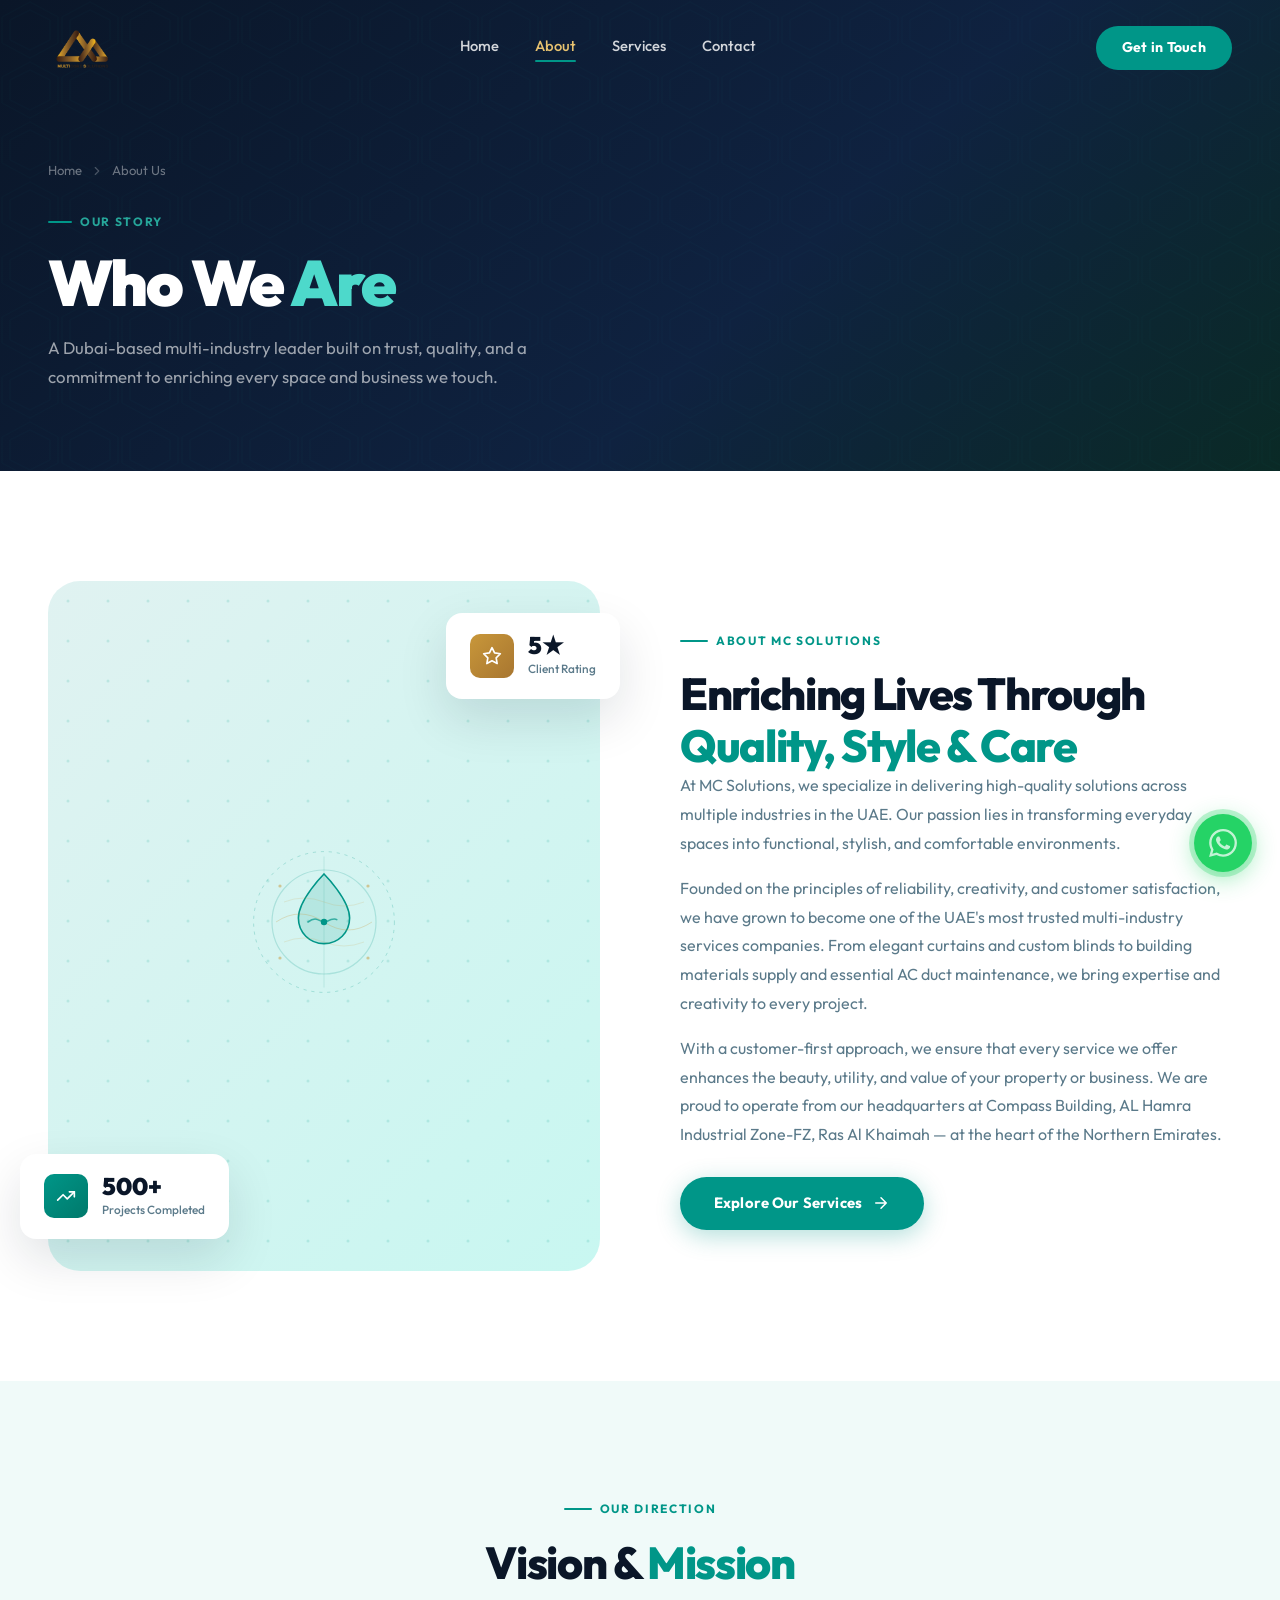
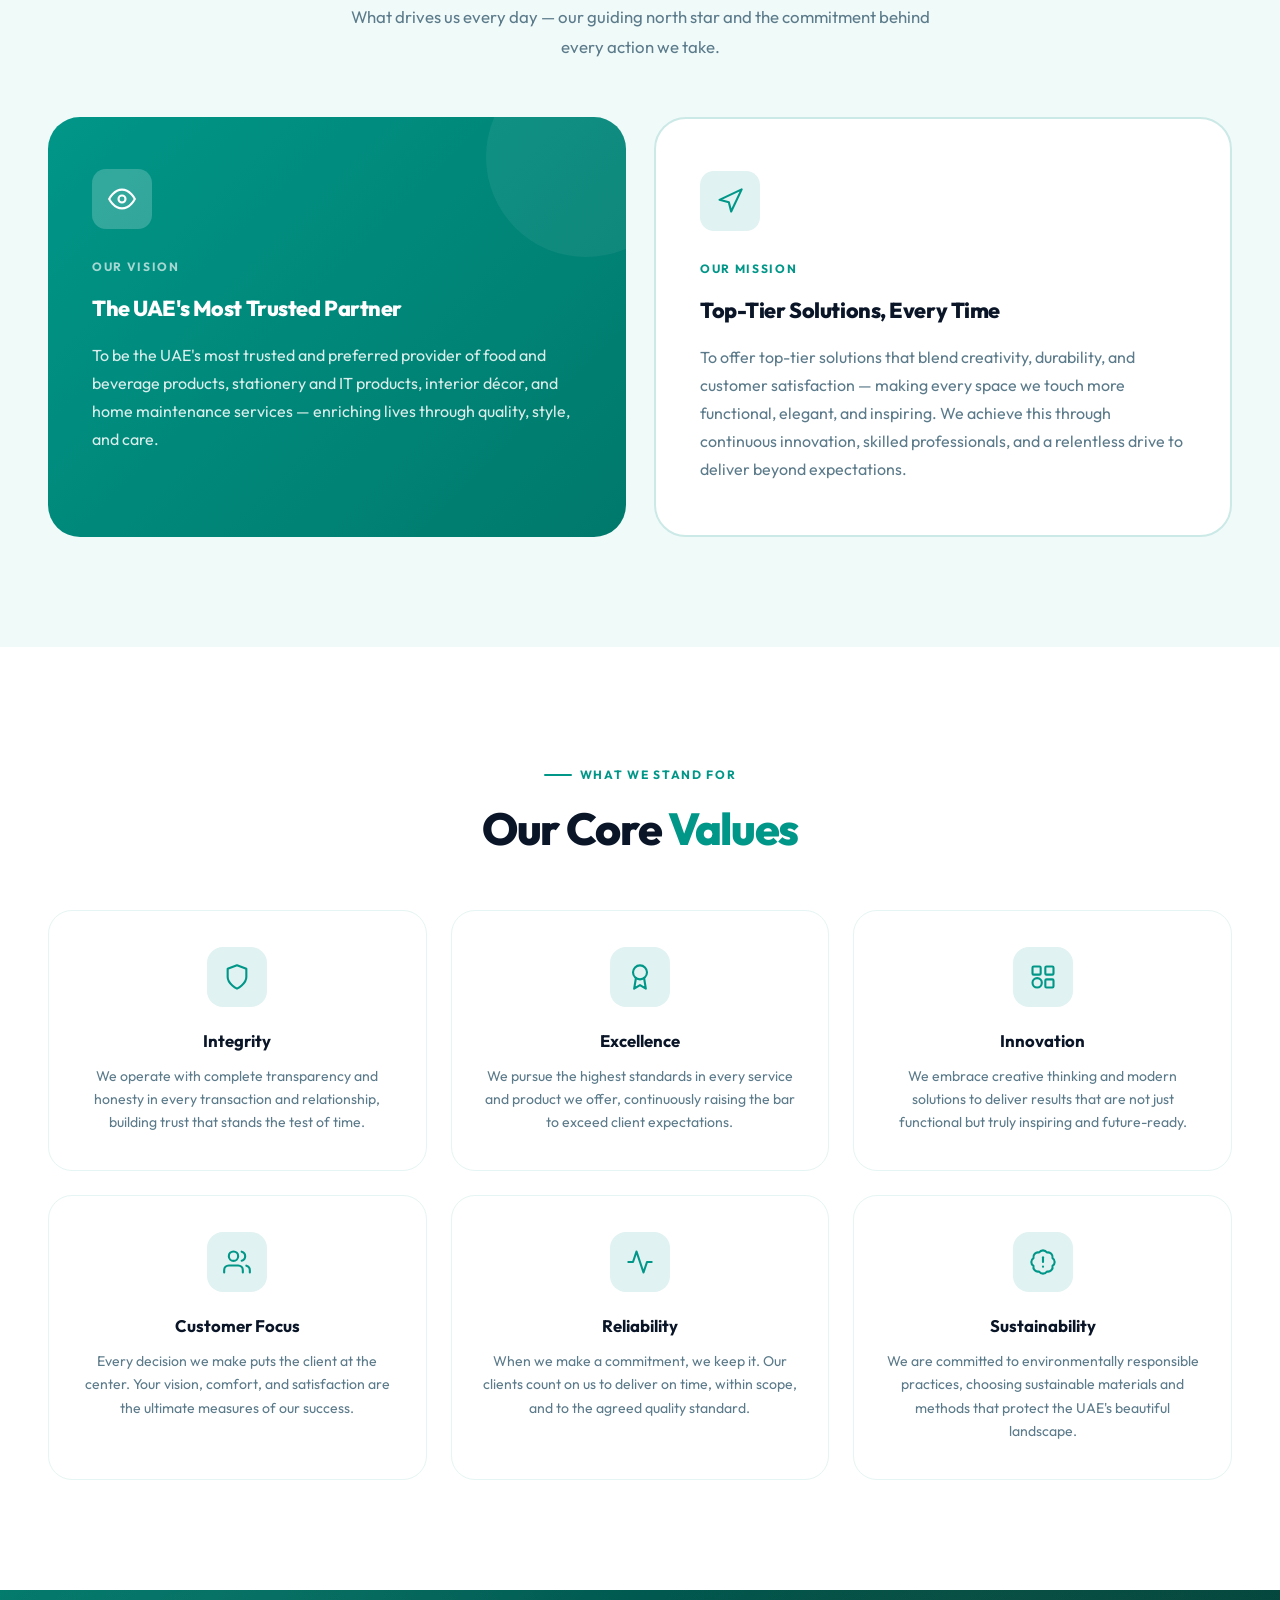
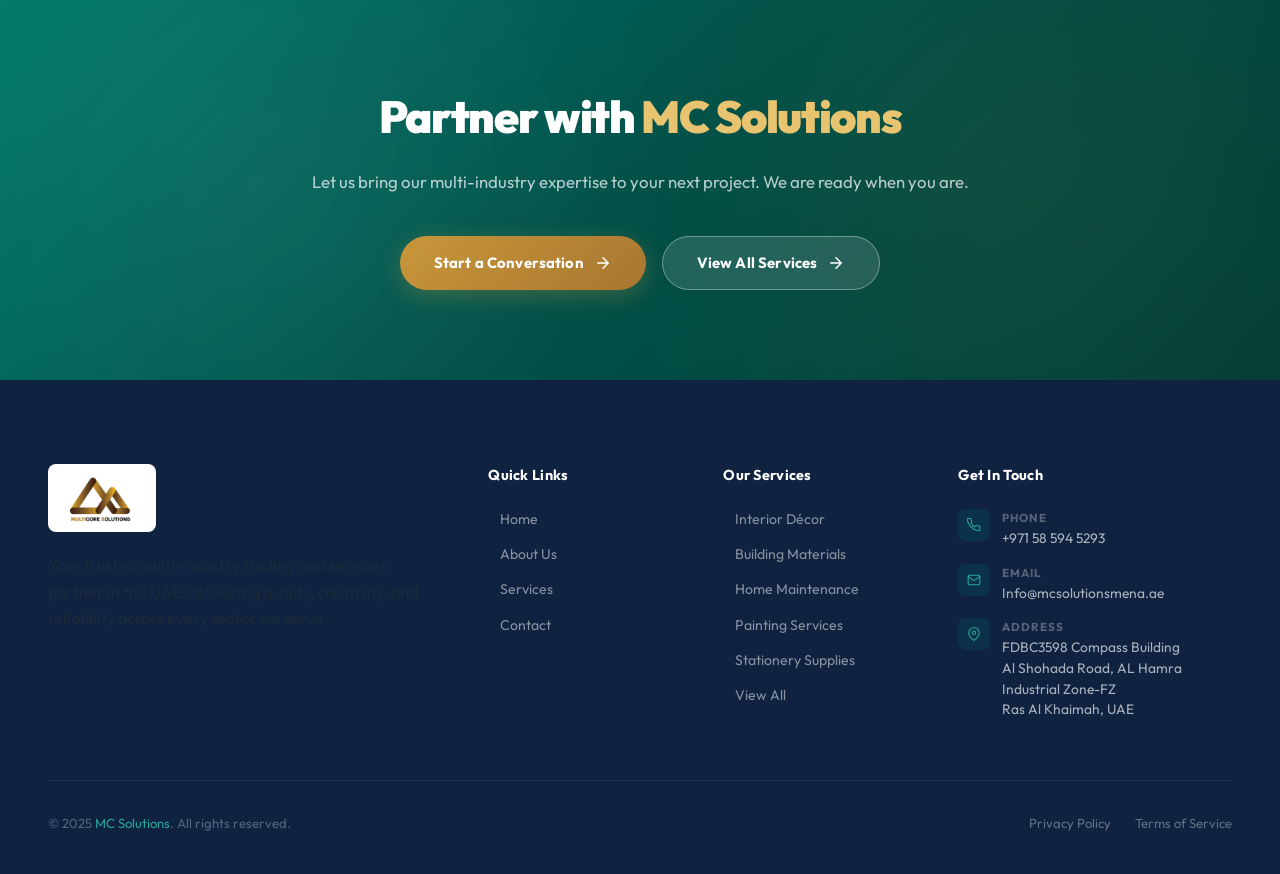
==== commit baca18d0: "Replace SVG placeholder logo with logo.png across all pages Swap the droplet SVG icon + text wordmar" ====
--- a/about.html
+++ b/about.html
@@ -18,13 +18,7 @@
 <nav class="nav">
   <div class="nav-inner">
     <a href="index.html" class="nav-logo">
-      <div class="nav-logo-icon">
-        <svg viewBox="0 0 26 26" fill="none"><path d="M13 3C13 3 5 9.5 5 15.5C5 19.6 8.7 23 13 23C17.3 23 21 19.6 21 15.5C21 9.5 13 3 13 3Z" fill="white" fill-opacity="0.95"/><path d="M9 16C9 16 11 18 13 18C15 18 17 16 17 16" stroke="#009688" stroke-width="1.8" stroke-linecap="round"/></svg>
-      </div>
-      <div class="nav-wordmark">
-        <span class="nav-name">MC Solutions</span>
-        <span class="nav-tagline">Ras Al Khaimah, UAE</span>
-      </div>
+      <img src="logo.png" alt="MC Solutions" class="nav-logo-img"/>
     </a>
     <div class="nav-links">
       <a href="index.html"    class="nav-link">Home</a>
@@ -266,8 +260,7 @@
     <div class="footer-grid">
       <div>
         <div class="footer-logo">
-          <div class="footer-logo-icon"><svg viewBox="0 0 26 26" fill="none"><path d="M13 3C13 3 5 9.5 5 15.5C5 19.6 8.7 23 13 23C17.3 23 21 19.6 21 15.5C21 9.5 13 3 13 3Z" fill="white" fill-opacity="0.9"/><path d="M9 16C9 16 11 18 13 18C15 18 17 16 17 16" stroke="#009688" stroke-width="1.8" stroke-linecap="round"/></svg></div>
-          <div><div class="footer-logo-name">MC Solutions</div><div class="footer-logo-sub">Ras Al Khaimah, UAE</div></div>
+          <img src="logo.png" alt="MC Solutions" class="footer-logo-img"/>
         </div>
         <p>Your trusted multi-industry trading and services partner in the UAE, delivering quality, creativity, and reliability across every sector we serve.</p>
       </div>
--- a/css/style.css
+++ b/css/style.css
@@ -1344,6 +1344,26 @@
   .hero-actions { flex-direction:column; }
 }
 
+/* ============ LOGO IMAGE ============ */
+.nav-logo-img {
+  height: 48px;
+  width: auto;
+  display: block;
+}
+.footer-logo {
+  display: block;
+  margin-bottom: 20px;
+}
+.footer-logo-img {
+  height: 68px;
+  width: auto;
+  display: block;
+  background: white;
+  border-radius: 8px;
+  padding: 6px 12px;
+  margin-bottom: 2px;
+}
+
 /* ============ HERO — LEFT SPLIT LAYOUT ============ */
 .hero-inner {
   display: grid;
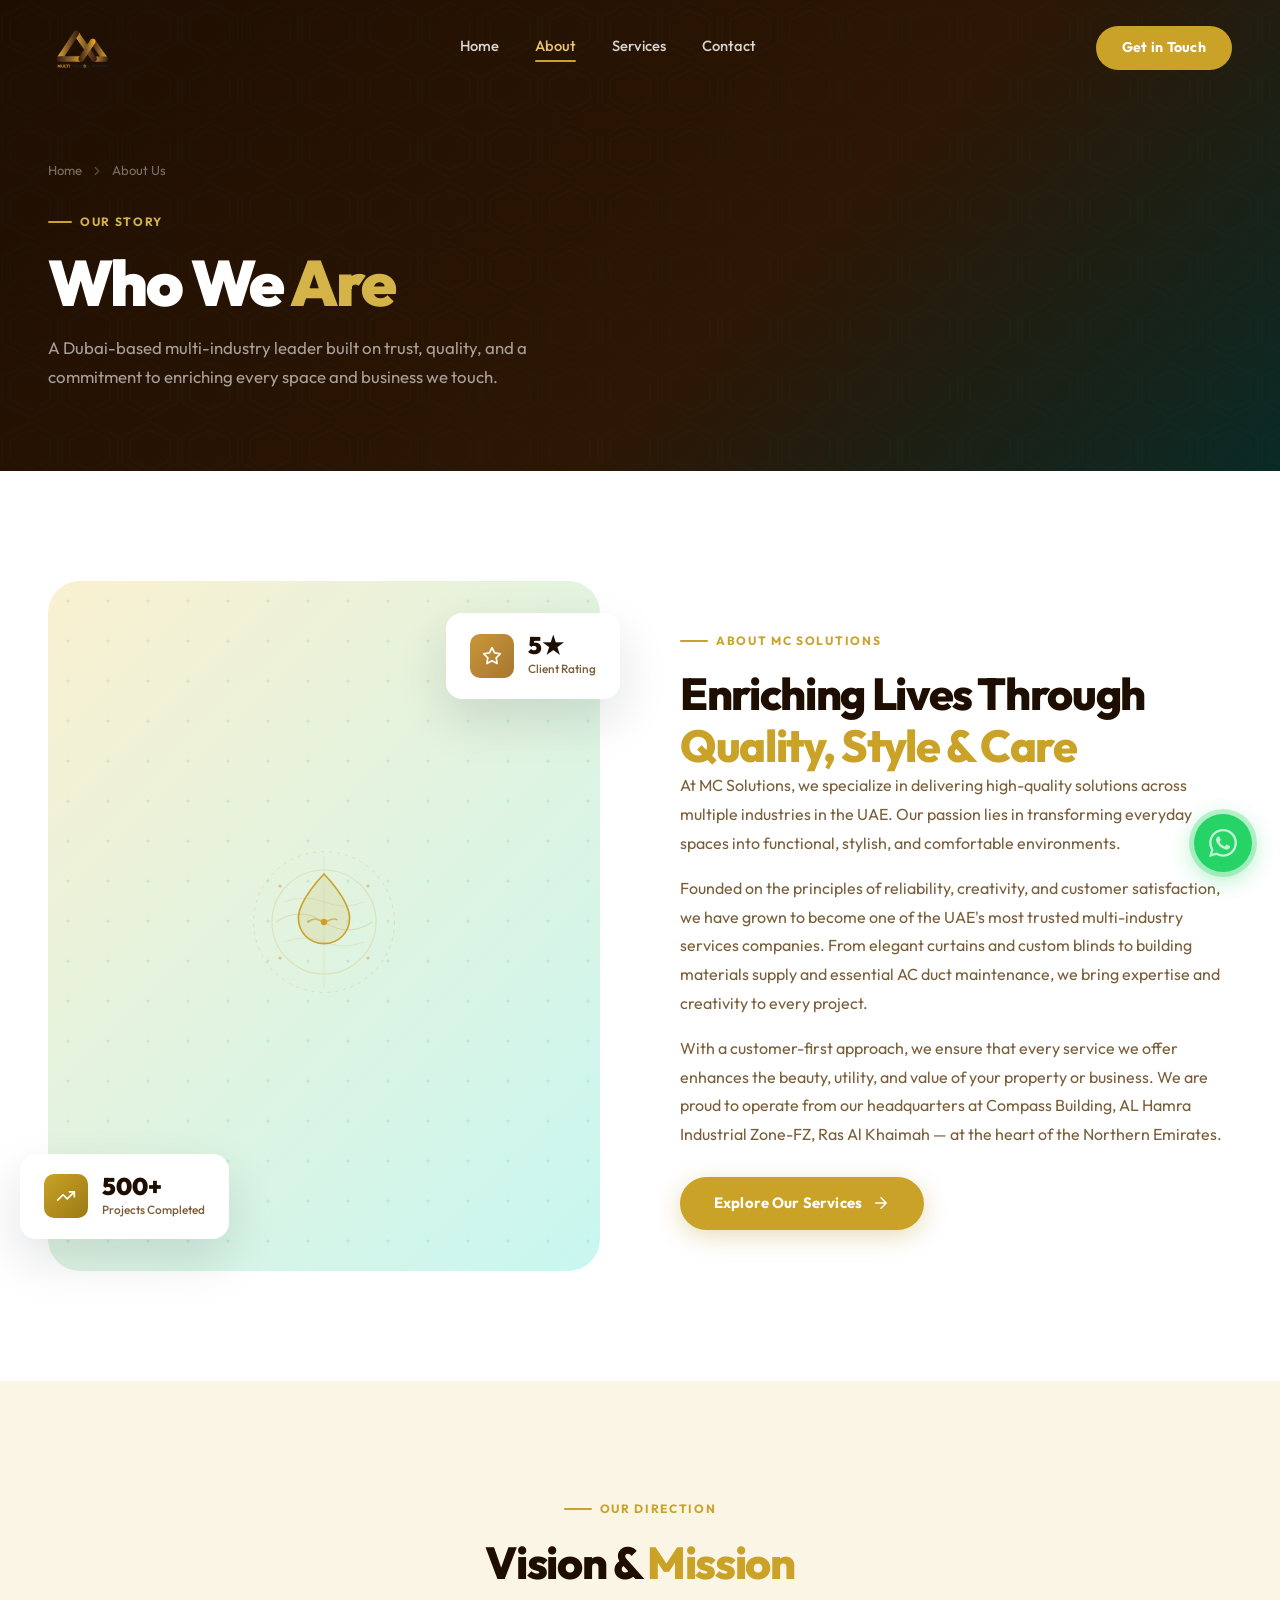
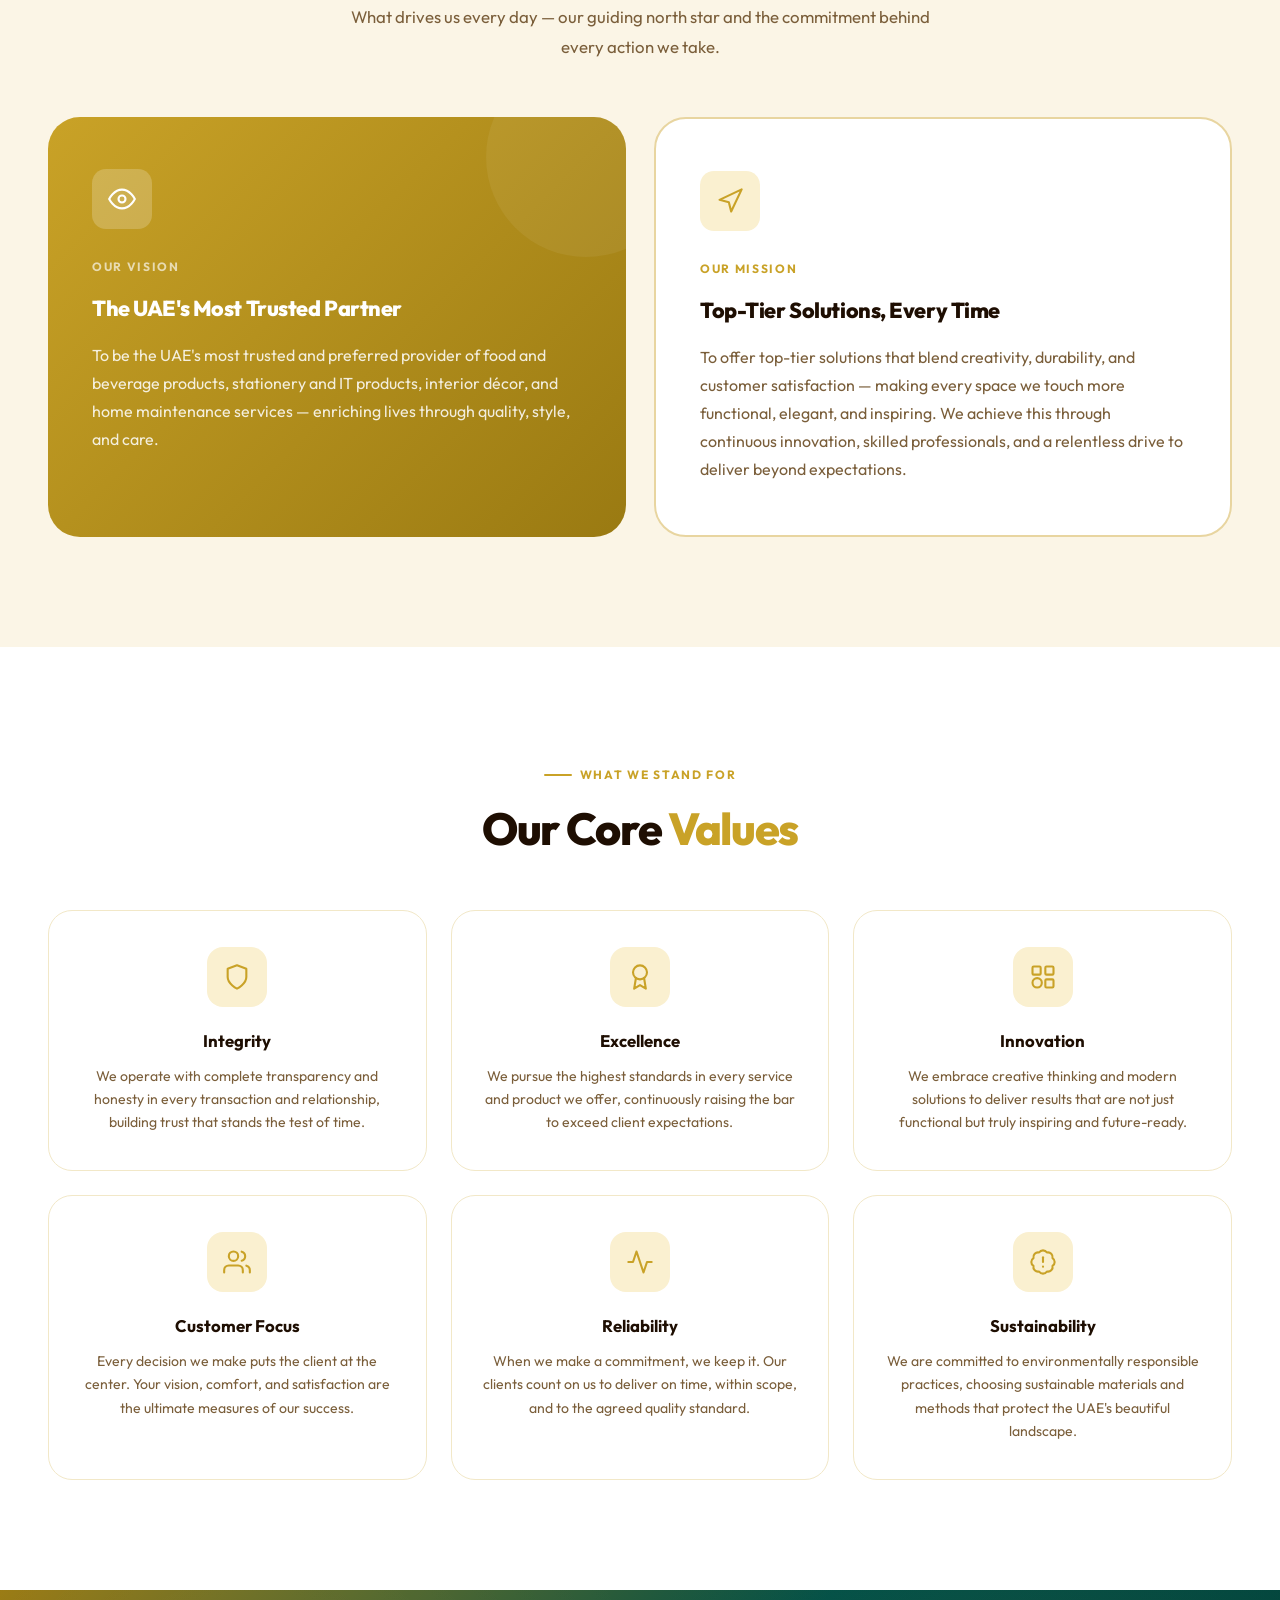
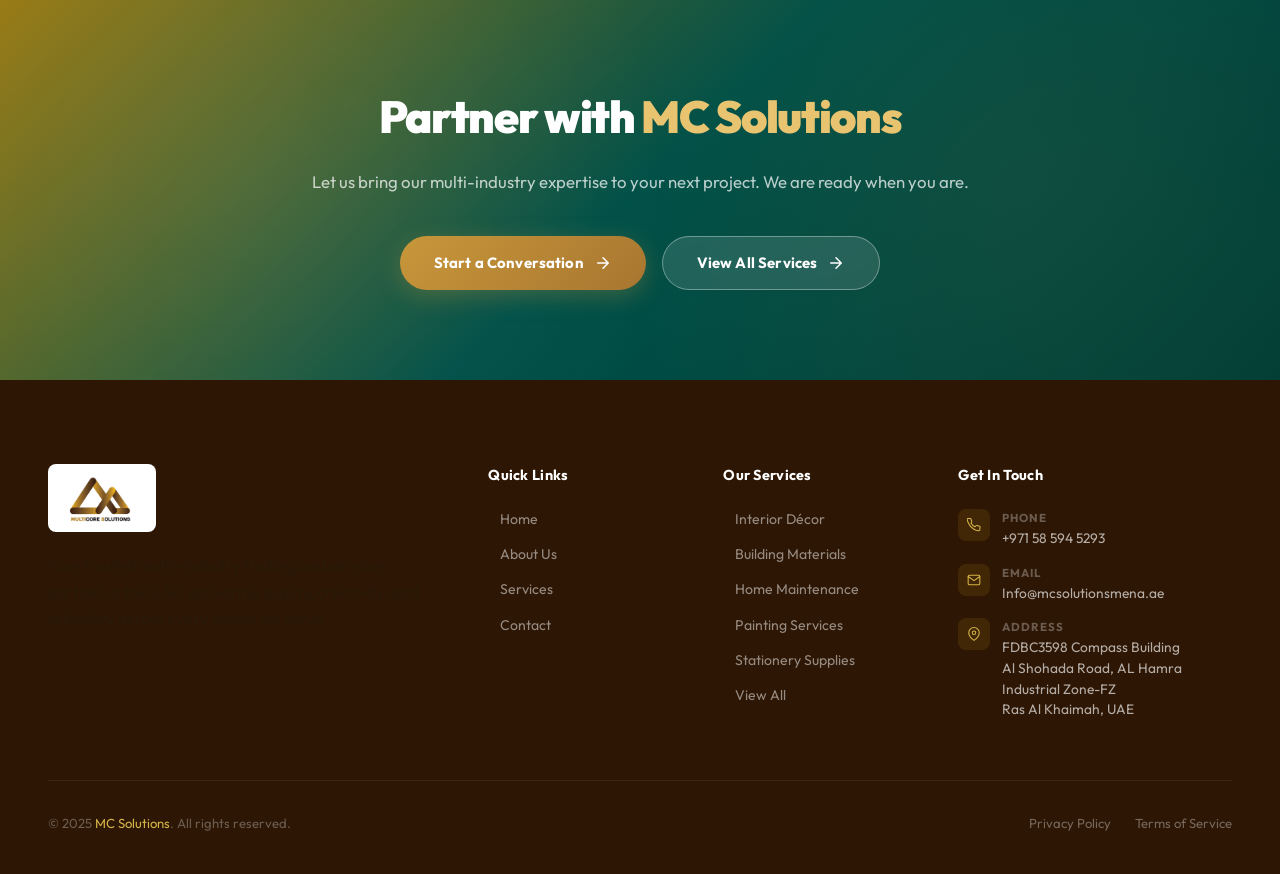
==== commit f5a3a9cf: "Rebrand colour scheme from teal/navy to gold/brown matching logo Replace all teal (#009688, #26A69A," ====
--- a/about.html
+++ b/about.html
@@ -63,18 +63,18 @@
           <div class="about-svg-center">
             <svg viewBox="0 0 200 200" fill="none" xmlns="http://www.w3.org/2000/svg" width="200" height="200">
               <!-- Aqua drop / logo illustration -->
-              <circle cx="100" cy="100" r="88" stroke="#009688" stroke-width="1" stroke-dasharray="4 6" opacity="0.3"/>
-              <circle cx="100" cy="100" r="65" stroke="#009688" stroke-width="1.5" opacity="0.2"/>
+              <circle cx="100" cy="100" r="88" stroke="#C9A227" stroke-width="1" stroke-dasharray="4 6" opacity="0.3"/>
+              <circle cx="100" cy="100" r="65" stroke="#C9A227" stroke-width="1.5" opacity="0.2"/>
               <!-- Central drop shape -->
-              <path d="M100 40C100 40 68 72 68 95C68 113 82 127 100 127C118 127 132 113 132 95C132 72 100 40 100 40Z" fill="#009688" fill-opacity="0.15" stroke="#009688" stroke-width="2"/>
+              <path d="M100 40C100 40 68 72 68 95C68 113 82 127 100 127C118 127 132 113 132 95C132 72 100 40 100 40Z" fill="#C9A227" fill-opacity="0.15" stroke="#C9A227" stroke-width="2"/>
               <!-- Wave inside drop -->
-              <path d="M80 100C84 97 88 95 92 97C96 99 100 101 104 99C108 97 112 95 116 97" stroke="#009688" stroke-width="2" stroke-linecap="round" opacity="0.7"/>
+              <path d="M80 100C84 97 88 95 92 97C96 99 100 101 104 99C108 97 112 95 116 97" stroke="#C9A227" stroke-width="2" stroke-linecap="round" opacity="0.7"/>
               <!-- Globe lines -->
               <path d="M40 100 Q70 80 100 100 Q130 120 160 100" stroke="#C8973A" stroke-width="1" opacity="0.35"/>
               <path d="M50 75 Q75 65 100 75 Q125 85 150 75"  stroke="#C8973A" stroke-width="0.8" opacity="0.25"/>
               <path d="M50 125 Q75 115 100 125 Q125 135 150 125" stroke="#C8973A" stroke-width="0.8" opacity="0.25"/>
-              <line x1="100" y1="18" x2="100" y2="182" stroke="#009688" stroke-width="0.8" opacity="0.2"/>
-              <circle cx="100" cy="100" r="4" fill="#009688"/>
+              <line x1="100" y1="18" x2="100" y2="182" stroke="#C9A227" stroke-width="0.8" opacity="0.2"/>
+              <circle cx="100" cy="100" r="4" fill="#C9A227"/>
               <!-- Stars -->
               <circle cx="45"  cy="55"  r="2" fill="#C8973A" opacity="0.5"/>
               <circle cx="155" cy="55"  r="2" fill="#C8973A" opacity="0.5"/>
--- a/css/style.css
+++ b/css/style.css
@@ -1,33 +1,33 @@
 /* =========================================================
-   Aqua Verde Global LLC — Main Stylesheet
-   Dubai, UAE
+   MC Solutions — Main Stylesheet
+   Ras Al Khaimah, UAE
    ========================================================= */
 
 @import url('https://fonts.googleapis.com/css2?family=Outfit:wght@300;400;500;600;700;800;900&display=swap');
 
 /* ============ VARIABLES ============ */
 :root {
-  --primary: #009688;
-  --primary-dark: #00796B;
-  --primary-light: #26A69A;
-  --primary-ultra: #E0F2F1;
+  --primary: #C9A227;
+  --primary-dark: #9A7A12;
+  --primary-light: #D4B448;
+  --primary-ultra: #FAF0D0;
   --gold: #C8973A;
   --gold-light: #E8C370;
-  --dark: #0A1628;
-  --dark-2: #0F2240;
-  --dark-3: #162B50;
-  --text: #1C2B3A;
-  --text-muted: #5B7A8A;
+  --dark: #1E0E02;
+  --dark-2: #2D1604;
+  --dark-3: #3E2308;
+  --text: #2A1A08;
+  --text-muted: #7A5E3A;
   --white: #FFFFFF;
-  --off-white: #FAFFFE;
-  --bg-light: #F0FAF9;
-  --bg-section: #F5FFFE;
-  --border: #CBE9E6;
-  --border-light: #E5F5F3;
-  --shadow-sm: 0 2px 12px rgba(0,150,136,0.08);
-  --shadow-md: 0 8px 32px rgba(0,150,136,0.12);
-  --shadow-lg: 0 20px 60px rgba(0,150,136,0.16);
-  --shadow-dark: rgba(10,22,40,0.12);
+  --off-white: #FFFDF5;
+  --bg-light: #FBF5E6;
+  --bg-section: #FAF4E2;
+  --border: #E8D5A0;
+  --border-light: #F2E8C8;
+  --shadow-sm: 0 2px 12px rgba(180,140,20,0.08);
+  --shadow-md: 0 8px 32px rgba(180,140,20,0.12);
+  --shadow-lg: 0 20px 60px rgba(180,140,20,0.16);
+  --shadow-dark: rgba(30,14,2,0.12);
   --font: 'Outfit', sans-serif;
   --radius-xs: 6px;
   --radius-sm: 10px;
@@ -112,7 +112,7 @@
   border-radius: 12px;
   display: flex; align-items: center; justify-content: center;
   flex-shrink: 0;
-  box-shadow: 0 4px 16px rgba(0,150,136,0.35);
+  box-shadow: 0 4px 16px rgba(180,140,20,0.35);
 }
 .nav-logo-icon svg { width:26px; height:26px; }
 .nav-wordmark { display:flex; flex-direction:column; line-height:1.1; }
@@ -177,7 +177,7 @@
 .nav-cta:hover {
   background: var(--primary-dark);
   transform: translateY(-2px);
-  box-shadow: 0 8px 24px rgba(0,150,136,0.35);
+  box-shadow: 0 8px 24px rgba(180,140,20,0.35);
 }
 .nav-cta::after { display:none !important; }
 
@@ -290,11 +290,11 @@
 .btn-primary {
   background: var(--primary);
   color: white;
-  box-shadow: 0 6px 24px rgba(0,150,136,0.3);
+  box-shadow: 0 6px 24px rgba(180,140,20,0.3);
 }
 .btn-primary:hover {
   background: var(--primary-dark);
-  box-shadow: 0 12px 40px rgba(0,150,136,0.4);
+  box-shadow: 0 12px 40px rgba(180,140,20,0.4);
   transform: translateY(-2px);
 }
 
@@ -356,10 +356,10 @@
   inset: 0;
   background: linear-gradient(
     135deg,
-    #040E1E 0%,
-    #0B2035 30%,
-    #0C2D28 65%,
-    #071A16 100%
+    #0A0400 0%,
+    #160A02 30%,
+    #1E0E02 65%,
+    #0A0400 100%
   );
 }
 
@@ -368,7 +368,7 @@
   position: absolute;
   inset: 0;
   opacity: 0.04;
-  background-image: url("data:image/svg+xml,%3Csvg xmlns='http://www.w3.org/2000/svg' width='100' height='100'%3E%3Cg fill='none' stroke='%2300968880' stroke-width='0.5'%3E%3Cpolygon points='50,0 100,25 100,75 50,100 0,75 0,25'/%3E%3Cpolygon points='50,10 90,27.5 90,72.5 50,90 10,72.5 10,27.5'/%3E%3Cpolygon points='50,20 80,32.5 80,67.5 50,80 20,67.5 20,32.5'/%3E%3Cline x1='50' y1='0' x2='50' y2='10'/%3E%3Cline x1='100' y1='25' x2='90' y2='27.5'/%3E%3Cline x1='100' y1='75' x2='90' y2='72.5'/%3E%3Cline x1='50' y1='100' x2='50' y2='90'/%3E%3Cline x1='0' y1='75' x2='10' y2='72.5'/%3E%3Cline x1='0' y1='25' x2='10' y2='27.5'/%3E%3C/g%3E%3C/svg%3E");
+  background-image: url("data:image/svg+xml,%3Csvg xmlns='http://www.w3.org/2000/svg' width='100' height='100'%3E%3Cg fill='none' stroke='%23C9A22780' stroke-width='0.5'%3E%3Cpolygon points='50,0 100,25 100,75 50,100 0,75 0,25'/%3E%3Cpolygon points='50,10 90,27.5 90,72.5 50,90 10,72.5 10,27.5'/%3E%3Cpolygon points='50,20 80,32.5 80,67.5 50,80 20,67.5 20,32.5'/%3E%3Cline x1='50' y1='0' x2='50' y2='10'/%3E%3Cline x1='100' y1='25' x2='90' y2='27.5'/%3E%3Cline x1='100' y1='75' x2='90' y2='72.5'/%3E%3Cline x1='50' y1='100' x2='50' y2='90'/%3E%3Cline x1='0' y1='75' x2='10' y2='72.5'/%3E%3Cline x1='0' y1='25' x2='10' y2='27.5'/%3E%3C/g%3E%3C/svg%3E");
   background-size: 100px 100px;
   animation: patternDrift 40s linear infinite;
 }
@@ -388,7 +388,7 @@
 .hero-glow-1 {
   width: 600px; height: 600px;
   top: -10%; right: -5%;
-  background: radial-gradient(circle, rgba(0,150,136,0.18) 0%, transparent 70%);
+  background: radial-gradient(circle, rgba(180,140,20,0.18) 0%, transparent 70%);
   animation: orbPulse 8s ease-in-out infinite;
 }
 .hero-glow-2 {
@@ -400,7 +400,7 @@
 .hero-glow-3 {
   width: 300px; height: 300px;
   top: 30%; left: -5%;
-  background: radial-gradient(circle, rgba(0,150,136,0.1) 0%, transparent 70%);
+  background: radial-gradient(circle, rgba(180,140,20,0.1) 0%, transparent 70%);
   animation: orbPulse 12s ease-in-out infinite 4s;
 }
 @keyframes orbPulse {
@@ -461,9 +461,9 @@
   display: inline-flex;
   align-items: center;
   gap: 10px;
-  background: rgba(0,150,136,0.12);
-  border: 1px solid rgba(0,150,136,0.28);
-  color: #4DD9CB;
+  background: rgba(180,140,20,0.12);
+  border: 1px solid rgba(180,140,20,0.28);
+  color: var(--primary-light);
   padding: 8px 20px;
   border-radius: var(--radius-full);
   font-size: 0.78rem;
@@ -493,7 +493,7 @@
   margin-bottom: 24px;
   animation: fadeUp 0.8s ease 0.15s both;
 }
-.hero-title .hl { color: #4DD9CB; }
+.hero-title .hl { color: var(--primary-light); }
 .hero-title .gld { color: var(--gold-light); }
 
 .hero-sub {
@@ -562,7 +562,7 @@
 }
 .hero-scroll-line {
   width: 1px; height: 48px;
-  background: linear-gradient(to bottom, transparent, rgba(0,150,136,0.7));
+  background: linear-gradient(to bottom, transparent, rgba(180,140,20,0.7));
   animation: scrollPulse 2s ease-in-out infinite;
 }
 @keyframes scrollPulse {
@@ -608,7 +608,7 @@
   content: '';
   position: absolute;
   inset: 0;
-  background: linear-gradient(135deg, var(--primary-ultra) 0%, rgba(0,150,136,0.02) 60%);
+  background: linear-gradient(135deg, var(--primary-ultra) 0%, rgba(180,140,20,0.02) 60%);
   opacity: 0;
   transition: opacity var(--transition);
 }
@@ -698,7 +698,7 @@
   position: absolute;
   inset: 0;
   background-image:
-    radial-gradient(circle at 15% 50%, rgba(0,150,136,0.18) 0%, transparent 55%),
+    radial-gradient(circle at 15% 50%, rgba(180,140,20,0.18) 0%, transparent 55%),
     radial-gradient(circle at 85% 50%, rgba(200,151,58,0.12) 0%, transparent 50%);
 }
 .stats-inner {
@@ -716,8 +716,8 @@
   transition: all var(--transition);
 }
 .stat-block:hover {
-  background: rgba(0,150,136,0.1);
-  border-color: rgba(0,150,136,0.25);
+  background: rgba(180,140,20,0.1);
+  border-color: rgba(180,140,20,0.25);
   transform: translateY(-4px);
 }
 .stat-num {
@@ -920,7 +920,7 @@
 .foot-contact-item { display:flex; gap:12px; align-items:flex-start; }
 .fci-icon {
   width:32px; height:32px; min-width:32px;
-  background:rgba(0,150,136,0.15);
+  background:rgba(180,140,20,0.15);
   border-radius:8px;
   display:flex; align-items:center; justify-content:center;
   margin-top:1px;
@@ -1006,7 +1006,7 @@
   line-height:1.1;
   margin-bottom:16px;
 }
-.ph-title em { font-style:normal; color:#4DD9CB; }
+.ph-title em { font-style:normal; color:var(--primary-light); }
 .ph-desc {
   font-size:1.05rem;
   color:rgba(255,255,255,0.6);
@@ -1184,11 +1184,11 @@
   background:white;
   border-radius:var(--radius-md);
   display:flex; align-items:center; justify-content:center;
-  box-shadow:0 8px 30px rgba(0,150,136,0.15);
+  box-shadow:0 8px 30px rgba(180,140,20,0.15);
   position:relative; z-index:1;
   transition:all var(--transition);
 }
-.sf-card:hover .sf-top-icon { background:var(--primary); box-shadow:0 12px 40px rgba(0,150,136,0.4); }
+.sf-card:hover .sf-top-icon { background:var(--primary); box-shadow:0 12px 40px rgba(180,140,20,0.4); }
 .sf-top-icon svg { width:40px; height:40px; stroke:var(--primary); transition:stroke var(--transition); }
 .sf-card:hover .sf-top-icon svg { stroke:white; }
 .sf-body { padding:28px; }
@@ -1264,7 +1264,7 @@
 .form-inp:focus, .form-sel:focus, .form-txt:focus {
   border-color:var(--primary);
   background:white;
-  box-shadow:0 0 0 3px rgba(0,150,136,0.1);
+  box-shadow:0 0 0 3px rgba(180,140,20,0.1);
 }
 .form-txt { resize:vertical; min-height:120px; }
 .form-sub {
@@ -1277,7 +1277,7 @@
   transition:all var(--transition);
   display:flex; align-items:center; justify-content:center; gap:10px;
 }
-.form-sub:hover { transform:translateY(-2px); box-shadow:0 12px 32px rgba(0,150,136,0.4); }
+.form-sub:hover { transform:translateY(-2px); box-shadow:0 12px 32px rgba(180,140,20,0.4); }
 .form-sub svg { width:18px; height:18px; stroke:white; }
 
 /* ============ REVEAL ANIMATIONS ============ */
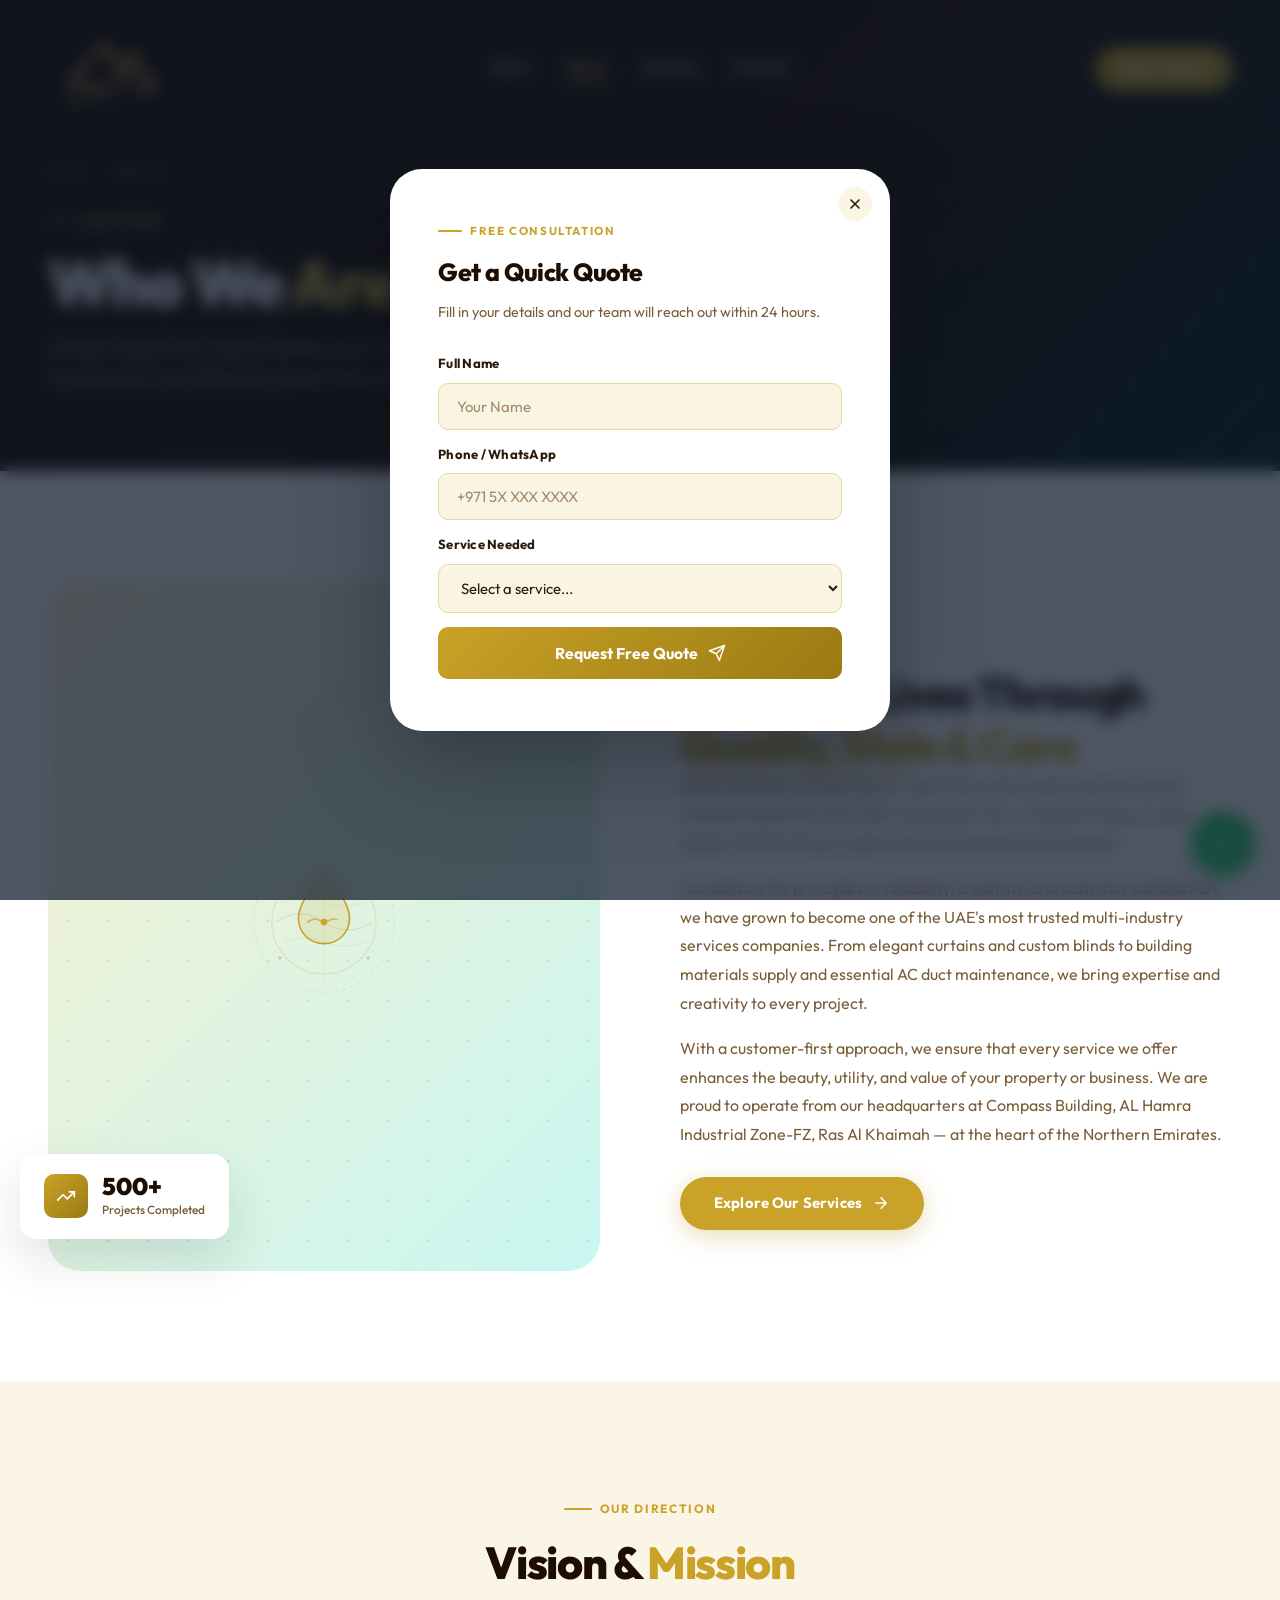
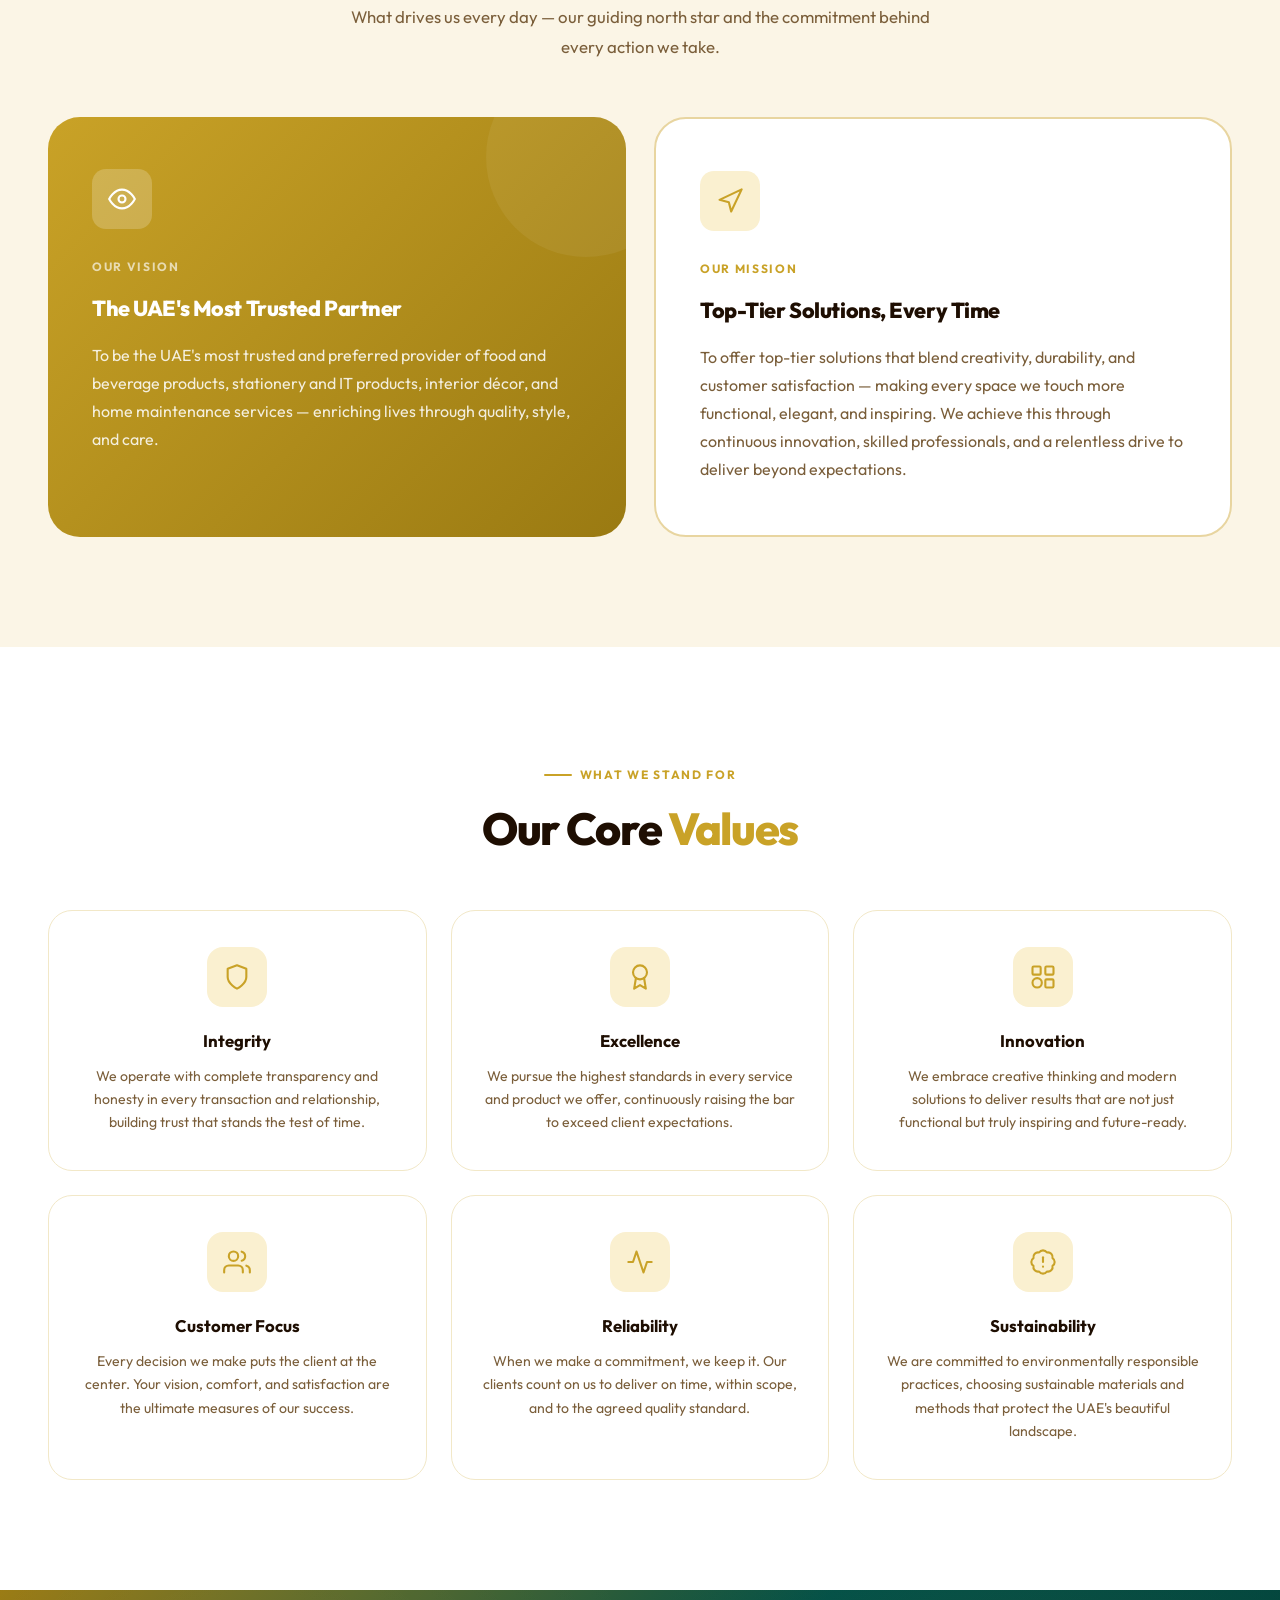
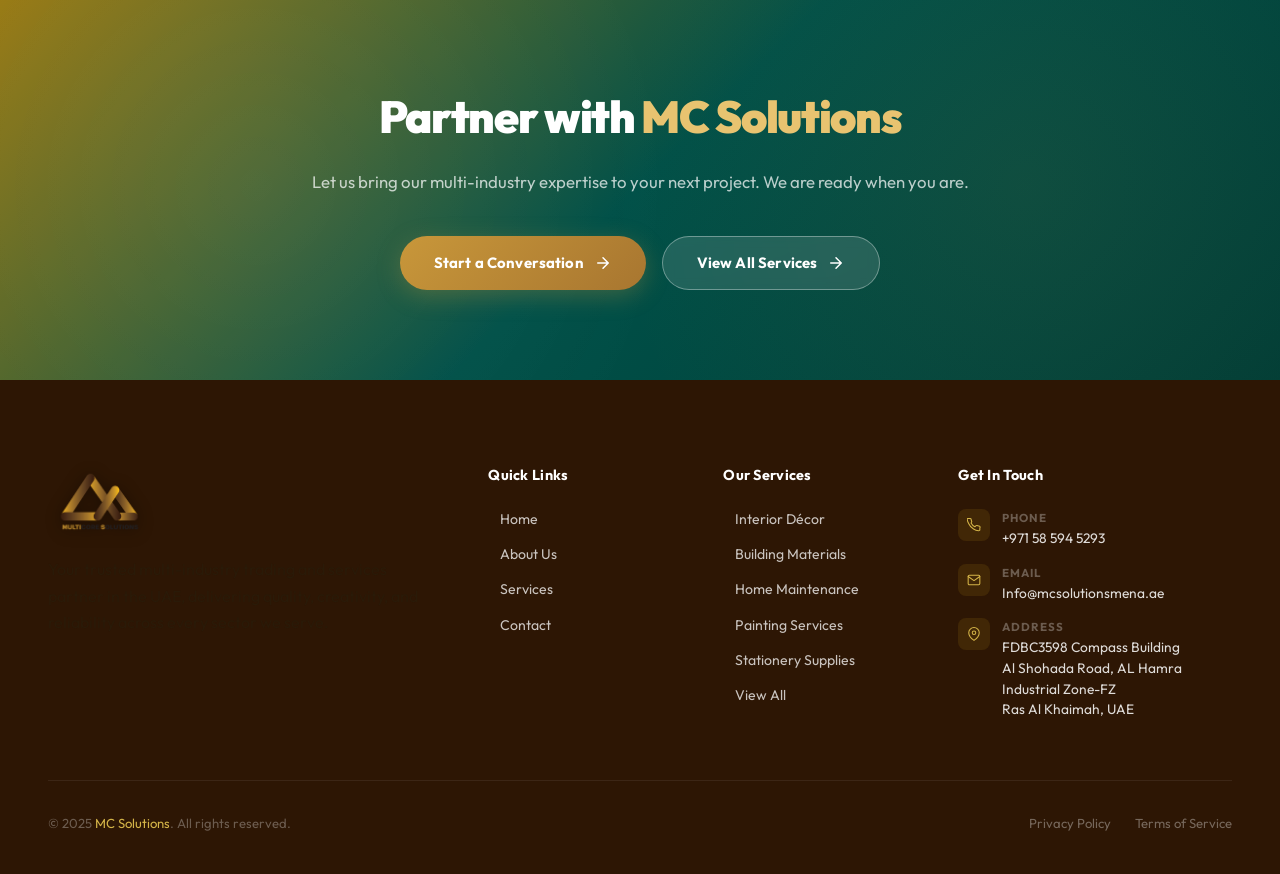
==== commit b4be166f: "Remove white background from header/footer logo and fix footer text visibility - Generate logo-trans" ====
--- a/about.html
+++ b/about.html
@@ -18,7 +18,7 @@
 <nav class="nav">
   <div class="nav-inner">
     <a href="index.html" class="nav-logo">
-      <img src="logo.png" alt="MC Solutions" class="nav-logo-img"/>
+      <img src="logo-transparent.png" alt="MC Solutions" class="nav-logo-img"/>
     </a>
     <div class="nav-links">
       <a href="index.html"    class="nav-link">Home</a>
@@ -260,7 +260,7 @@
     <div class="footer-grid">
       <div>
         <div class="footer-logo">
-          <img src="logo.png" alt="MC Solutions" class="footer-logo-img"/>
+          <img src="logo-transparent.png" alt="MC Solutions" class="footer-logo-img"/>
         </div>
         <p>Your trusted multi-industry trading and services partner in the UAE, delivering quality, creativity, and reliability across every sector we serve.</p>
       </div>
--- a/css/style.css
+++ b/css/style.css
@@ -901,7 +901,7 @@
 .foot-links { display:flex; flex-direction:column; gap:12px; }
 .foot-links a {
   font-size:0.88rem;
-  color:rgba(255,255,255,0.5);
+  color:rgba(255,255,255,0.75);
   transition:color var(--transition);
   display:flex; align-items:center; gap:8px;
 }
@@ -931,7 +931,7 @@
   letter-spacing:0.08em; text-transform:uppercase;
 }
 .fci-val {
-  font-size:0.86rem; color:rgba(255,255,255,0.65);
+  font-size:0.86rem; color:rgba(255,255,255,0.85);
   margin-top:1px; line-height:1.5;
 }
 
@@ -1168,28 +1168,30 @@
   transform:translateY(-10px);
 }
 .sf-top {
-  height:180px;
-  display:flex; align-items:center; justify-content:center;
+  aspect-ratio: 3/2;
   position:relative;
-  background:var(--bg-light);
+  background:white;
   overflow:hidden;
 }
 .sf-top::before {
   content:'';
   position:absolute; inset:0;
-  background: url("data:image/svg+xml,%3Csvg xmlns='http://www.w3.org/2000/svg' width='30' height='30'%3E%3Ccircle cx='15' cy='15' r='1' fill='%23009688' opacity='0.12'/%3E%3C/svg%3E") center/30px 30px;
+  background: url("data:image/svg+xml,%3Csvg xmlns='http://www.w3.org/2000/svg' width='30' height='30'%3E%3Ccircle cx='15' cy='15' r='1' fill='%23C9A227' opacity='0.12'/%3E%3C/svg%3E") center/30px 30px;
 }
 .sf-top-icon {
-  width:80px; height:80px;
+  position:absolute;
+  bottom:14px;
+  left:14px;
+  z-index:3;
+  width:52px; height:52px;
   background:white;
-  border-radius:var(--radius-md);
+  border-radius:var(--radius-sm);
   display:flex; align-items:center; justify-content:center;
-  box-shadow:0 8px 30px rgba(180,140,20,0.15);
-  position:relative; z-index:1;
+  box-shadow:0 4px 20px rgba(0,0,0,0.3);
   transition:all var(--transition);
 }
-.sf-card:hover .sf-top-icon { background:var(--primary); box-shadow:0 12px 40px rgba(180,140,20,0.4); }
-.sf-top-icon svg { width:40px; height:40px; stroke:var(--primary); transition:stroke var(--transition); }
+.sf-card:hover .sf-top-icon { background:var(--primary); box-shadow:0 8px 28px rgba(180,140,20,0.5); }
+.sf-top-icon svg { width:28px; height:28px; stroke:var(--primary); transition:stroke var(--transition); }
 .sf-card:hover .sf-top-icon svg { stroke:white; }
 .sf-body { padding:28px; }
 .sf-cat {
@@ -1346,22 +1348,21 @@
 
 /* ============ LOGO IMAGE ============ */
 .nav-logo-img {
-  height: 48px;
+  height: 90px;
   width: auto;
   display: block;
+  filter: drop-shadow(0 2px 12px rgba(0,0,0,0.35));
 }
 .footer-logo {
   display: block;
   margin-bottom: 20px;
 }
 .footer-logo-img {
-  height: 68px;
+  height: 72px;
   width: auto;
   display: block;
-  background: white;
-  border-radius: 8px;
-  padding: 6px 12px;
   margin-bottom: 2px;
+  filter: drop-shadow(0 2px 8px rgba(0,0,0,0.4));
 }
 
 /* ============ HERO — LEFT SPLIT LAYOUT ============ */
@@ -1434,9 +1435,10 @@
 /* ============ HOME SERVICE CARD IMAGES ============ */
 .svc-img-wrap {
   margin: -36px -32px 24px;
-  height: 200px;
+  aspect-ratio: 3/2;
   overflow: hidden;
   border-radius: var(--radius-lg) var(--radius-lg) 0 0;
+  background: white;
 }
 .svc-img {
   width: 100%; height: 100%;
@@ -1444,10 +1446,9 @@
   display: block;
   transition: transform 0.55s ease;
 }
-.svc-card:hover .svc-img { transform: scale(1.07); }
+.svc-card:hover .svc-img { transform: scale(1.04); }
 
 /* ============ SERVICES PAGE CARD IMAGES ============ */
-.sf-top { position: relative; }
 .sf-top-img {
   position: absolute; inset: 0;
   width: 100%; height: 100%;
@@ -1455,13 +1456,8 @@
   display: block;
   transition: transform 0.55s ease;
 }
-.sf-card:hover .sf-top-img { transform: scale(1.07); }
-.sf-top-overlay {
-  position: absolute; inset: 0;
-  background: linear-gradient(to bottom, rgba(0,0,0,0.04), rgba(0,20,20,0.36));
-  z-index: 1;
-}
-.sf-top-icon { z-index: 2; }
+.sf-card:hover .sf-top-img { transform: scale(1.04); }
+.sf-top-overlay { display: none; }
 
 /* ============ WHATSAPP FLOATING BUTTON ============ */
 .wa-float {
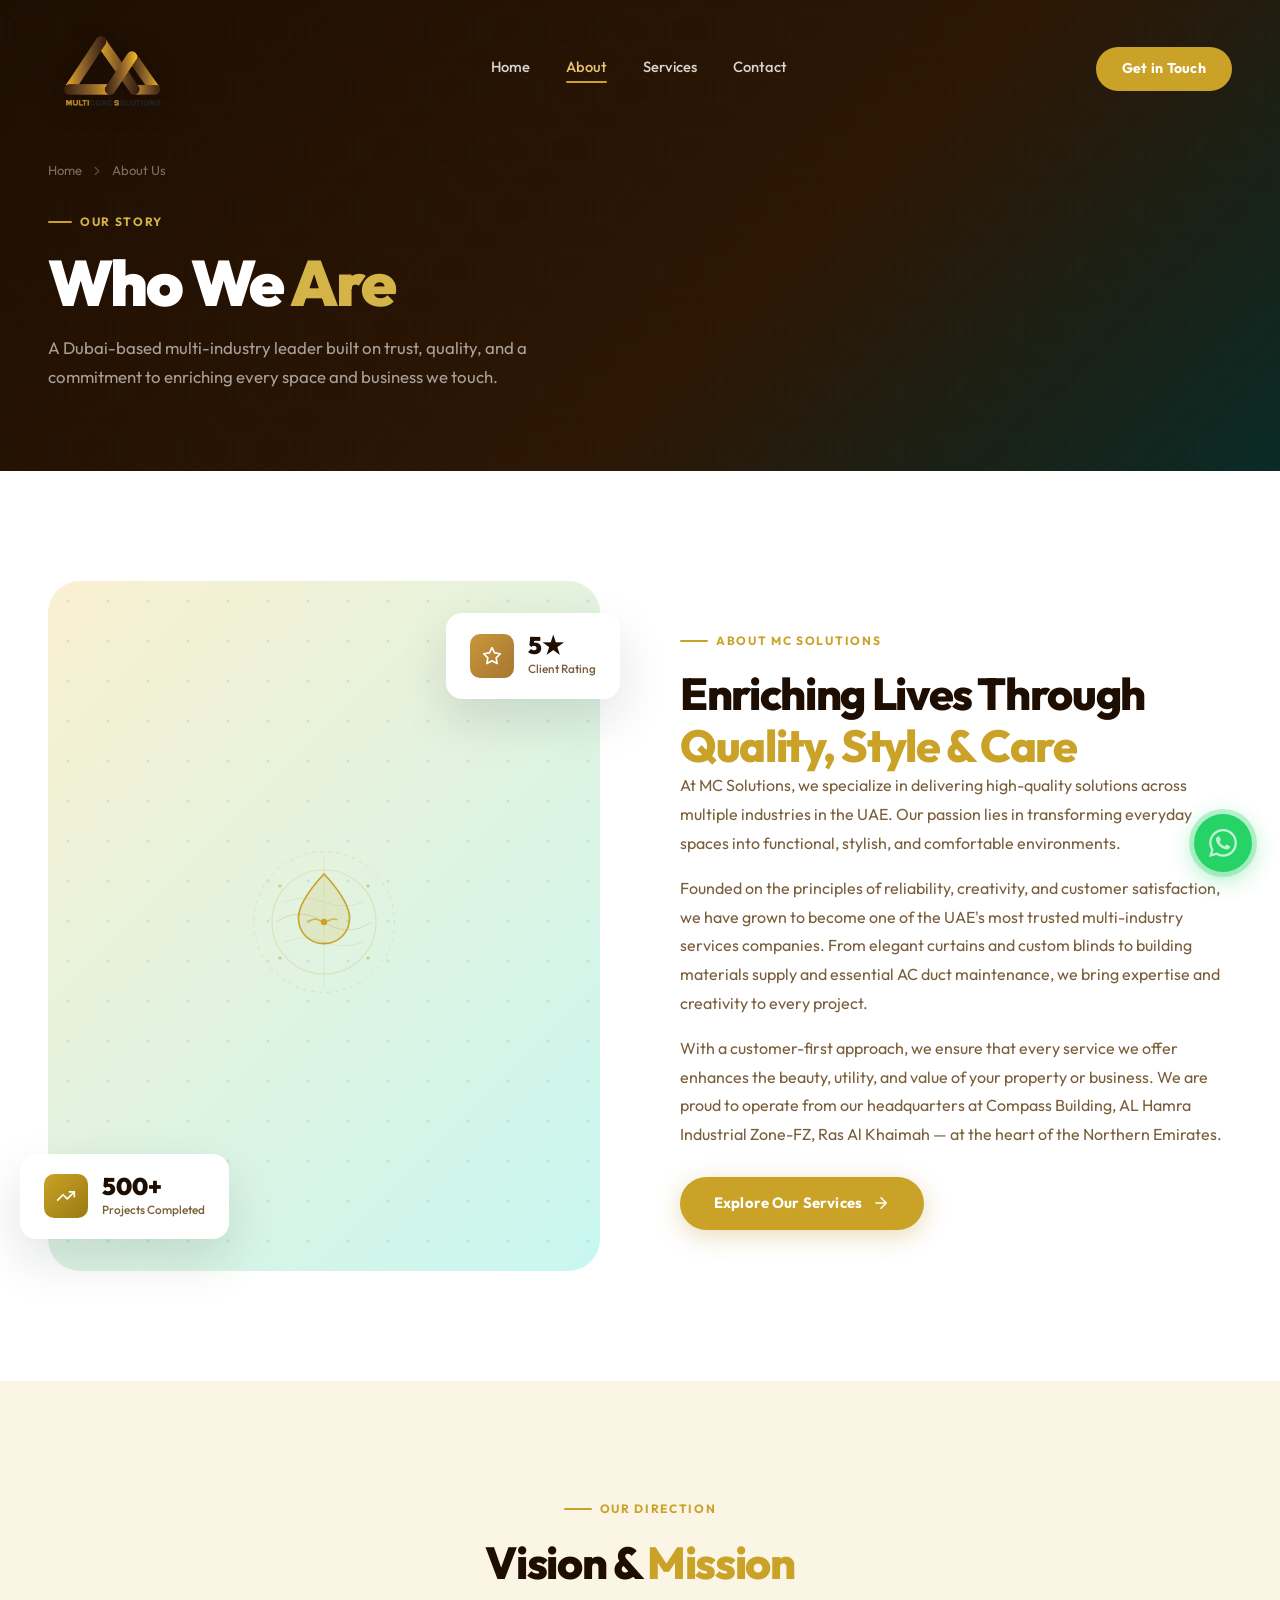
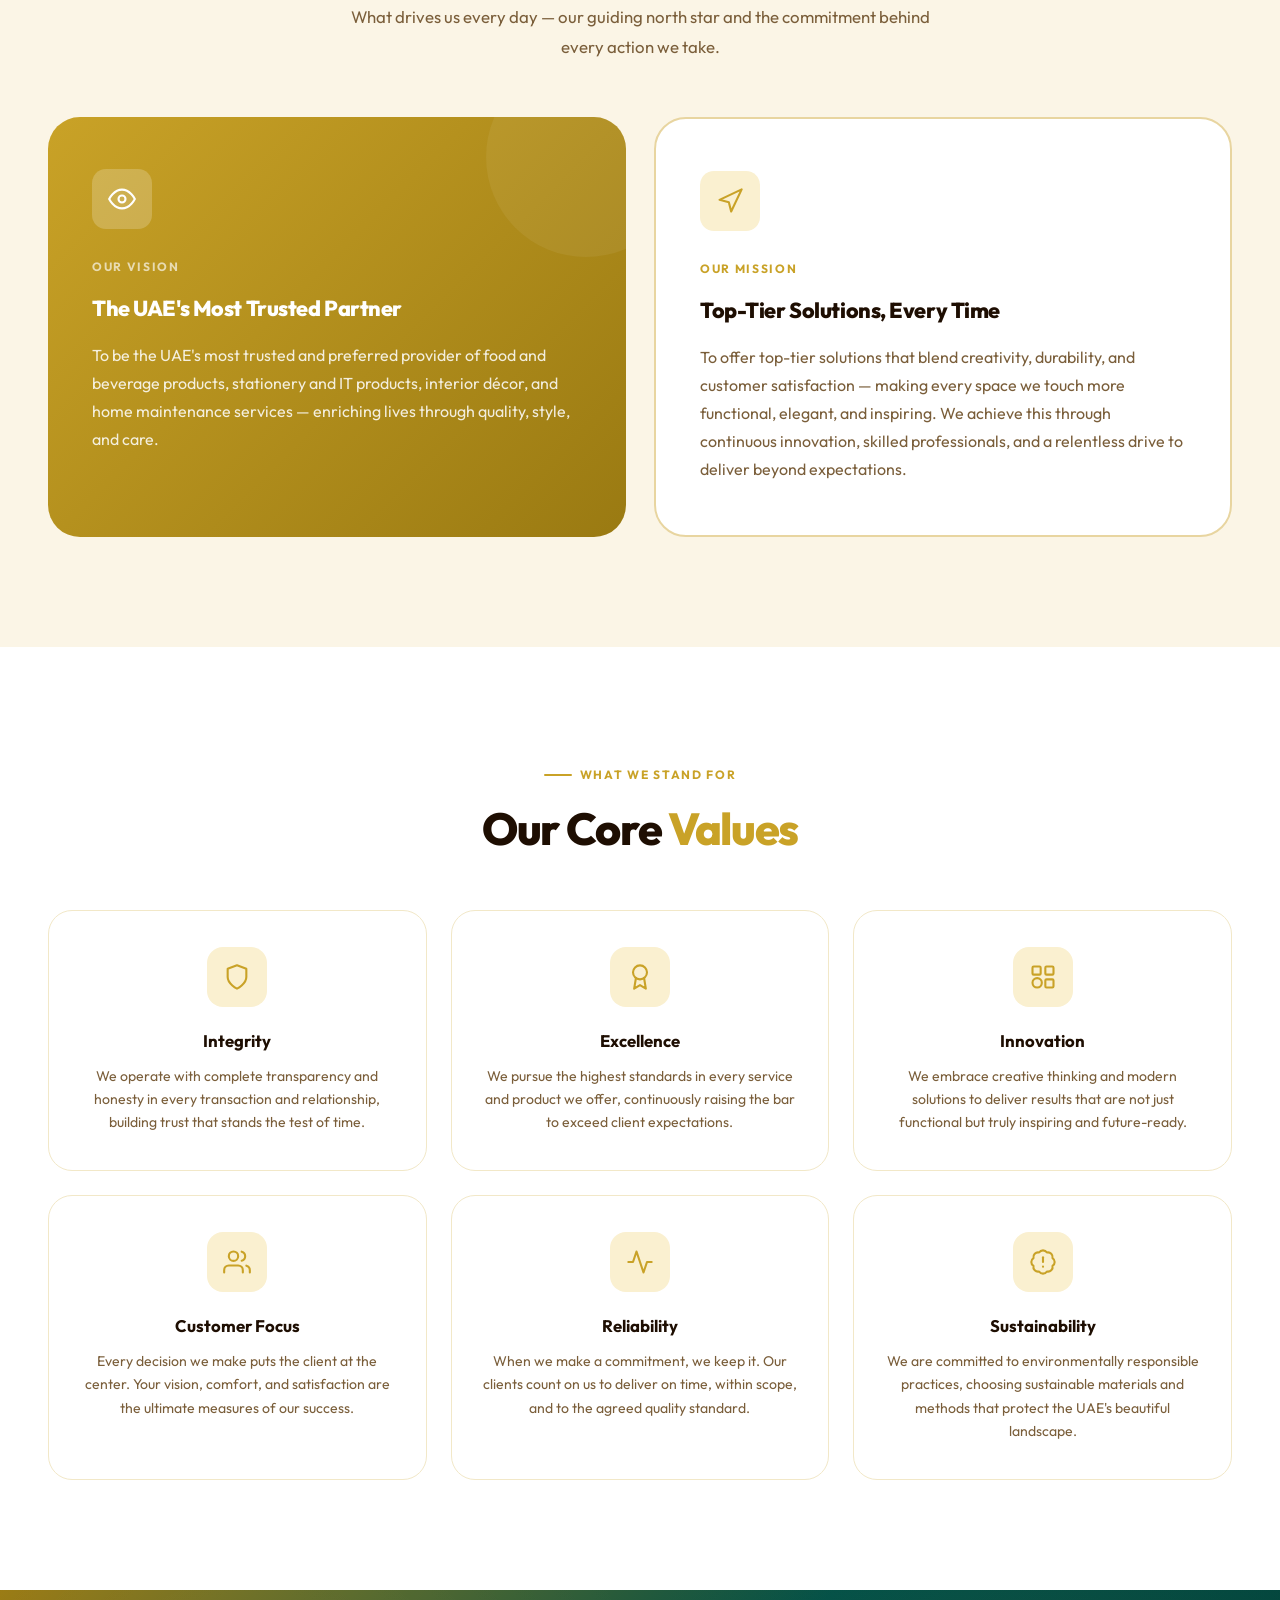
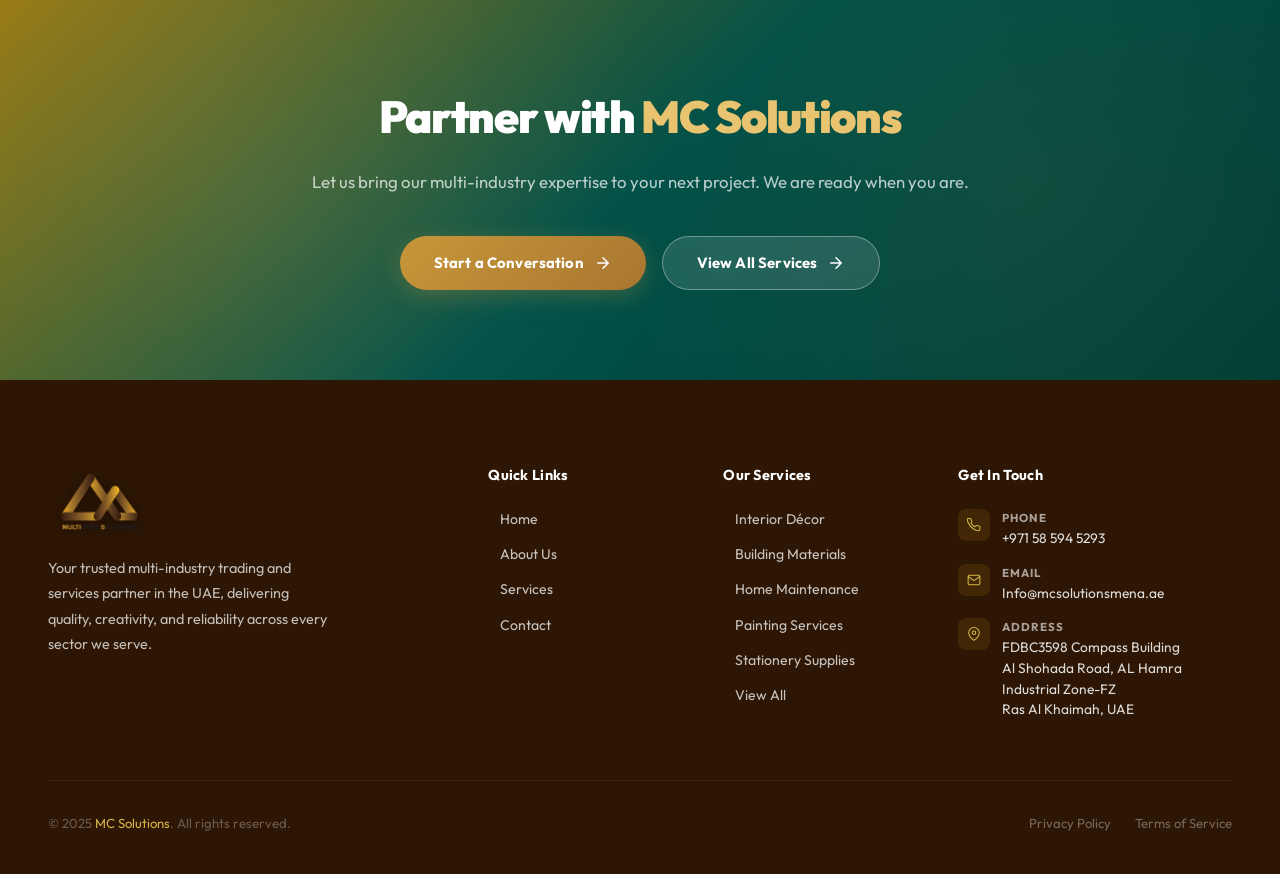
==== commit 583330e0: "Fix footer description text invisible due to missing footer-brand class The footer brand <div> was m" ====
--- a/about.html
+++ b/about.html
@@ -258,7 +258,7 @@
 <footer class="footer">
   <div class="container">
     <div class="footer-grid">
-      <div>
+      <div class="footer-brand">
         <div class="footer-logo">
           <img src="logo-transparent.png" alt="MC Solutions" class="footer-logo-img"/>
         </div>
--- a/css/style.css
+++ b/css/style.css
@@ -871,7 +871,7 @@
 }
 .footer-brand p {
   font-size:0.9rem;
-  color:rgba(255,255,255,0.5);
+  color:rgba(255,255,255,0.72);
   line-height:1.75;
   margin:16px 0 24px;
   max-width:280px;
@@ -927,7 +927,7 @@
 }
 .fci-icon svg { width:14px; height:14px; stroke:var(--primary-light); }
 .fci-label {
-  font-size:0.72rem; font-weight:700; color:rgba(255,255,255,0.3);
+  font-size:0.72rem; font-weight:700; color:rgba(255,255,255,0.6);
   letter-spacing:0.08em; text-transform:uppercase;
 }
 .fci-val {
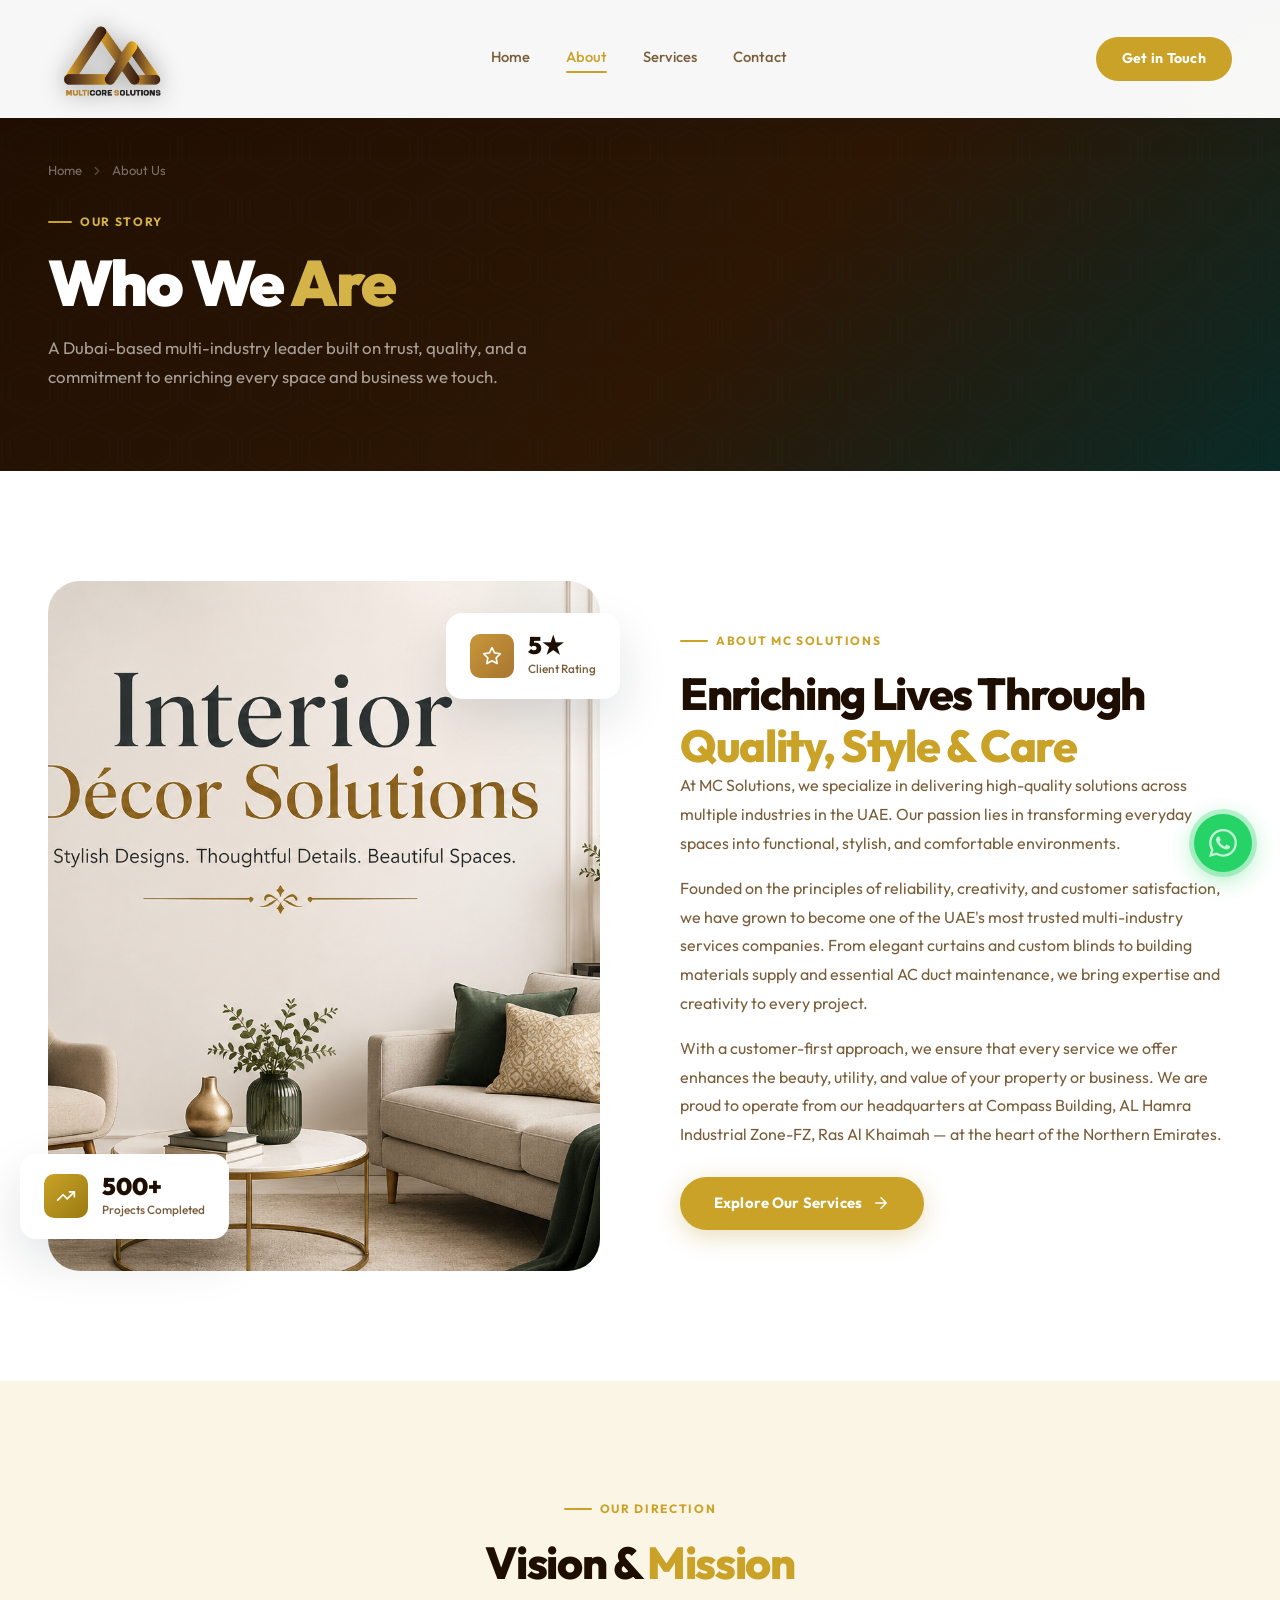
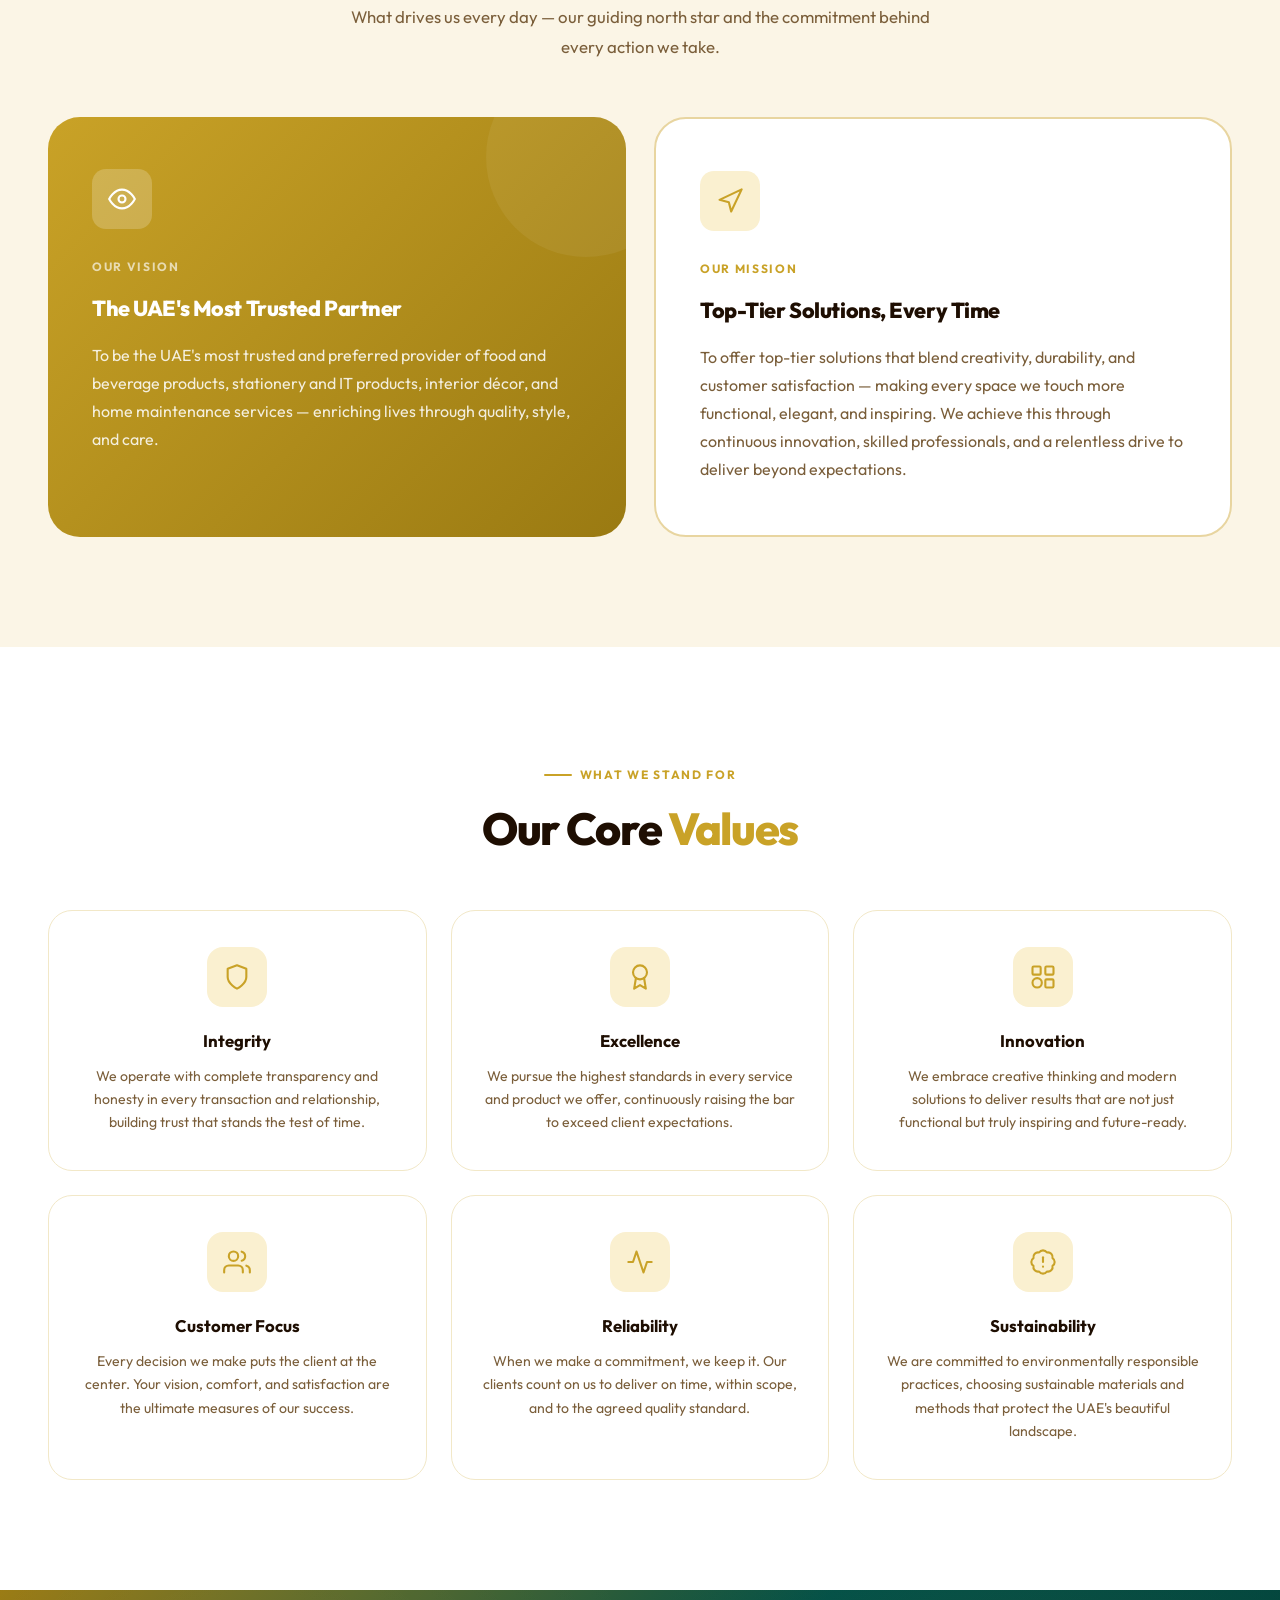
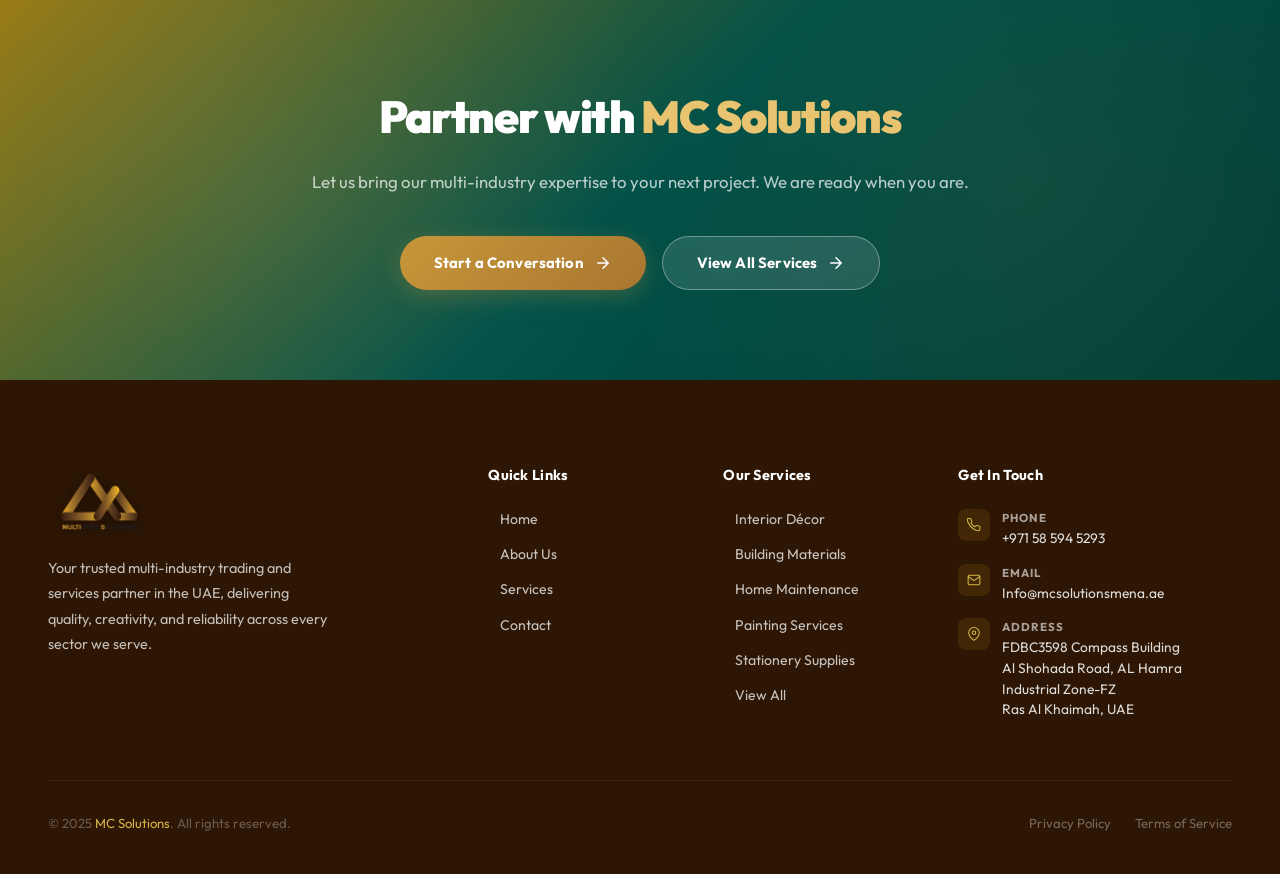
==== commit 6309ef21: "Add real photo to about page and enquiry button to all service cards - Replace SVG placeholder on ab" ====
--- a/about.html
+++ b/about.html
@@ -60,28 +60,7 @@
       <!-- Visual -->
       <div class="about-img-area reveal-l">
         <div class="about-img-box">
-          <div class="about-svg-center">
-            <svg viewBox="0 0 200 200" fill="none" xmlns="http://www.w3.org/2000/svg" width="200" height="200">
-              <!-- Aqua drop / logo illustration -->
-              <circle cx="100" cy="100" r="88" stroke="#C9A227" stroke-width="1" stroke-dasharray="4 6" opacity="0.3"/>
-              <circle cx="100" cy="100" r="65" stroke="#C9A227" stroke-width="1.5" opacity="0.2"/>
-              <!-- Central drop shape -->
-              <path d="M100 40C100 40 68 72 68 95C68 113 82 127 100 127C118 127 132 113 132 95C132 72 100 40 100 40Z" fill="#C9A227" fill-opacity="0.15" stroke="#C9A227" stroke-width="2"/>
-              <!-- Wave inside drop -->
-              <path d="M80 100C84 97 88 95 92 97C96 99 100 101 104 99C108 97 112 95 116 97" stroke="#C9A227" stroke-width="2" stroke-linecap="round" opacity="0.7"/>
-              <!-- Globe lines -->
-              <path d="M40 100 Q70 80 100 100 Q130 120 160 100" stroke="#C8973A" stroke-width="1" opacity="0.35"/>
-              <path d="M50 75 Q75 65 100 75 Q125 85 150 75"  stroke="#C8973A" stroke-width="0.8" opacity="0.25"/>
-              <path d="M50 125 Q75 115 100 125 Q125 135 150 125" stroke="#C8973A" stroke-width="0.8" opacity="0.25"/>
-              <line x1="100" y1="18" x2="100" y2="182" stroke="#C9A227" stroke-width="0.8" opacity="0.2"/>
-              <circle cx="100" cy="100" r="4" fill="#C9A227"/>
-              <!-- Stars -->
-              <circle cx="45"  cy="55"  r="2" fill="#C8973A" opacity="0.5"/>
-              <circle cx="155" cy="55"  r="2" fill="#C8973A" opacity="0.5"/>
-              <circle cx="45"  cy="145" r="2" fill="#C8973A" opacity="0.5"/>
-              <circle cx="155" cy="145" r="2" fill="#C8973A" opacity="0.5"/>
-            </svg>
-          </div>
+          <img src="Services%20Images/Interior%20D%C3%A9cor%20Solutions.png" alt="Interior Décor Solutions" class="about-photo"/>
         </div>
         <div class="about-float-card about-float-card-1">
           <div class="fc-icon fc-icon-a">
--- a/css/style.css
+++ b/css/style.css
@@ -81,15 +81,15 @@
   position: fixed;
   inset: 0 0 auto 0;
   z-index: 1000;
-  padding: 24px 0;
-  transition: background 0.4s ease, padding 0.4s ease, box-shadow 0.4s ease;
-}
-.nav.scrolled {
+  padding: 14px 0;
   background: rgba(255,255,255,0.97);
   backdrop-filter: blur(24px);
   -webkit-backdrop-filter: blur(24px);
+  box-shadow: 0 4px 40px rgba(10,22,40,0.08);
+  transition: background 0.4s ease, padding 0.4s ease, box-shadow 0.4s ease;
+}
+.nav.scrolled {
   padding: 14px 0;
-  box-shadow: 0 4px 40px rgba(10,22,40,0.08);
 }
 .nav-inner {
   max-width: var(--container);
@@ -122,8 +122,7 @@
   letter-spacing: -0.02em;
   transition: color var(--transition);
 }
-.nav:not(.scrolled) .nav-name { color: white; }
-.nav.scrolled .nav-name { color: var(--dark); }
+.nav-name { color: var(--dark); }
 .nav-tagline {
   font-size: 0.65rem;
   font-weight: 600;
@@ -131,7 +130,7 @@
   text-transform: uppercase;
   color: var(--primary-light);
 }
-.nav:not(.scrolled) .nav-tagline { color: rgba(255,255,255,0.6); }
+.nav-tagline { color: var(--primary-light); }
 
 .nav-links {
   display: flex;
@@ -145,8 +144,7 @@
   padding-bottom: 3px;
   transition: color var(--transition);
 }
-.nav:not(.scrolled) .nav-link { color: rgba(255,255,255,0.82); }
-.nav.scrolled .nav-link { color: var(--text-muted); }
+.nav-link { color: var(--text-muted); }
 .nav-link::after {
   content: '';
   position: absolute;
@@ -158,10 +156,8 @@
 }
 .nav-link:hover::after,
 .nav-link.active::after { width: 100%; }
-.nav.scrolled .nav-link:hover,
-.nav.scrolled .nav-link.active { color: var(--primary); }
-.nav:not(.scrolled) .nav-link:hover { color: white; }
-.nav:not(.scrolled) .nav-link.active { color: var(--gold-light); }
+.nav-link:hover,
+.nav-link.active { color: var(--primary); }
 
 .nav-cta {
   padding: 10px 26px;
@@ -195,8 +191,7 @@
   border-radius: 2px;
   transition: all var(--transition);
 }
-.nav:not(.scrolled) .nav-burger span { background: white; }
-.nav.scrolled .nav-burger span { background: var(--dark); }
+.nav-burger span { background: var(--dark); }
 .nav-burger.open span:nth-child(1) { transform: rotate(45deg) translate(5px,5px); }
 .nav-burger.open span:nth-child(2) { opacity:0; transform: scaleX(0); }
 .nav-burger.open span:nth-child(3) { transform: rotate(-45deg) translate(5px,-5px); }
@@ -1024,20 +1019,15 @@
 .about-img-area { position:relative; }
 .about-img-box {
   border-radius:var(--radius-xl);
-  background:linear-gradient(135deg, var(--primary-ultra) 0%, #C8F7F1 100%);
   aspect-ratio: 4/5;
-  display:flex; align-items:center; justify-content:center;
   overflow:hidden;
   position:relative;
 }
-.about-img-box::before {
-  content:'';
-  position:absolute; inset:0;
-  background: url("data:image/svg+xml,%3Csvg xmlns='http://www.w3.org/2000/svg' width='40' height='40'%3E%3Ccircle cx='20' cy='20' r='1.5' fill='%23009688' opacity='0.15'/%3E%3C/svg%3E");
-  background-size:40px 40px;
-}
-.about-svg-center { position:relative; z-index:1; }
-.about-img-box .about-svg-center svg { width:160px; height:160px; }
+.about-photo {
+  width:100%; height:100%;
+  object-fit:cover;
+  display:block;
+}
 
 .about-float-card {
   position:absolute;
@@ -1193,7 +1183,27 @@
 .sf-card:hover .sf-top-icon { background:var(--primary); box-shadow:0 8px 28px rgba(180,140,20,0.5); }
 .sf-top-icon svg { width:28px; height:28px; stroke:var(--primary); transition:stroke var(--transition); }
 .sf-card:hover .sf-top-icon svg { stroke:white; }
-.sf-body { padding:28px; }
+.sf-body { padding:28px; display:flex; flex-direction:column; }
+.sf-body p { flex:1; }
+.sf-enquiry-btn {
+  margin-top:20px;
+  padding:10px 22px;
+  background:var(--primary);
+  color:white;
+  border:none;
+  border-radius:var(--radius-full);
+  font-size:0.88rem;
+  font-weight:700;
+  cursor:pointer;
+  align-self:flex-start;
+  letter-spacing:0.02em;
+  transition:background var(--transition), transform var(--transition), box-shadow var(--transition);
+}
+.sf-enquiry-btn:hover {
+  background:var(--primary-dark);
+  transform:translateY(-2px);
+  box-shadow:0 6px 20px rgba(180,140,20,0.4);
+}
 .sf-cat {
   display:inline-block;
   padding:3px 12px;
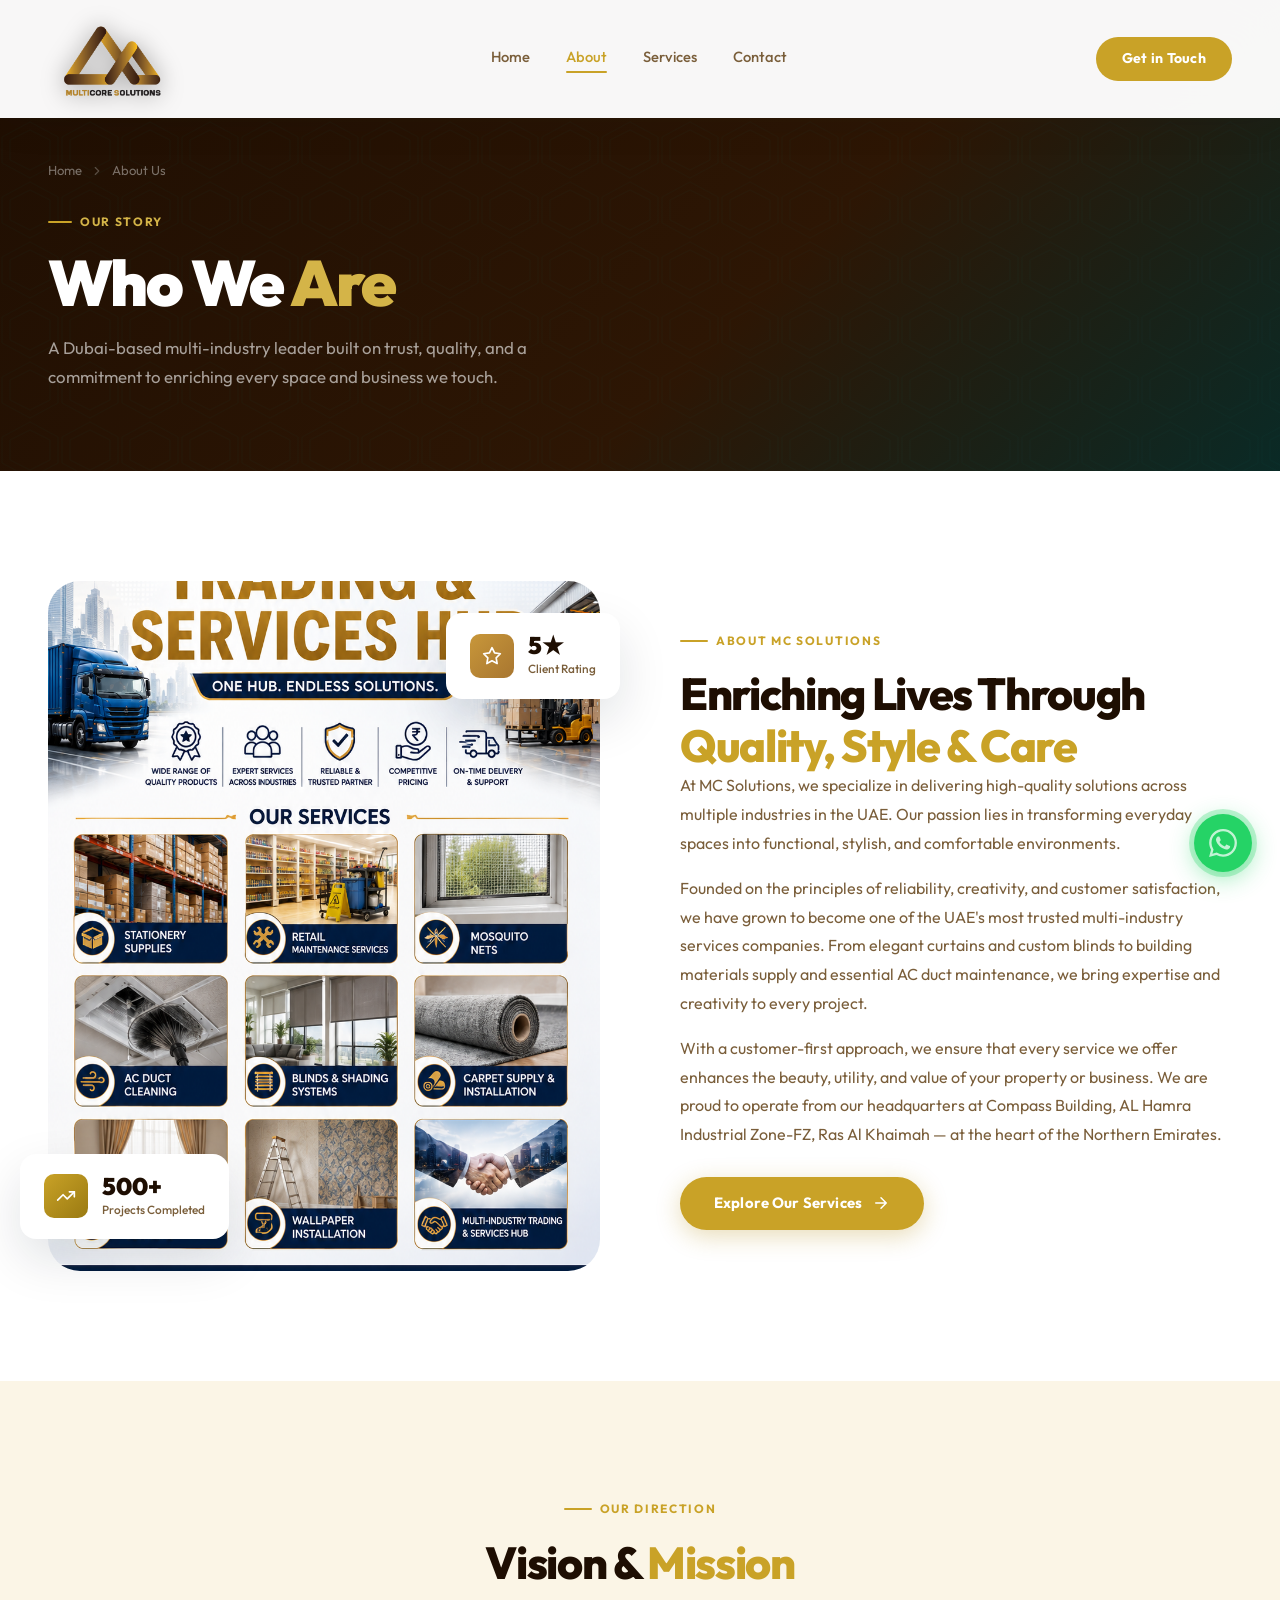
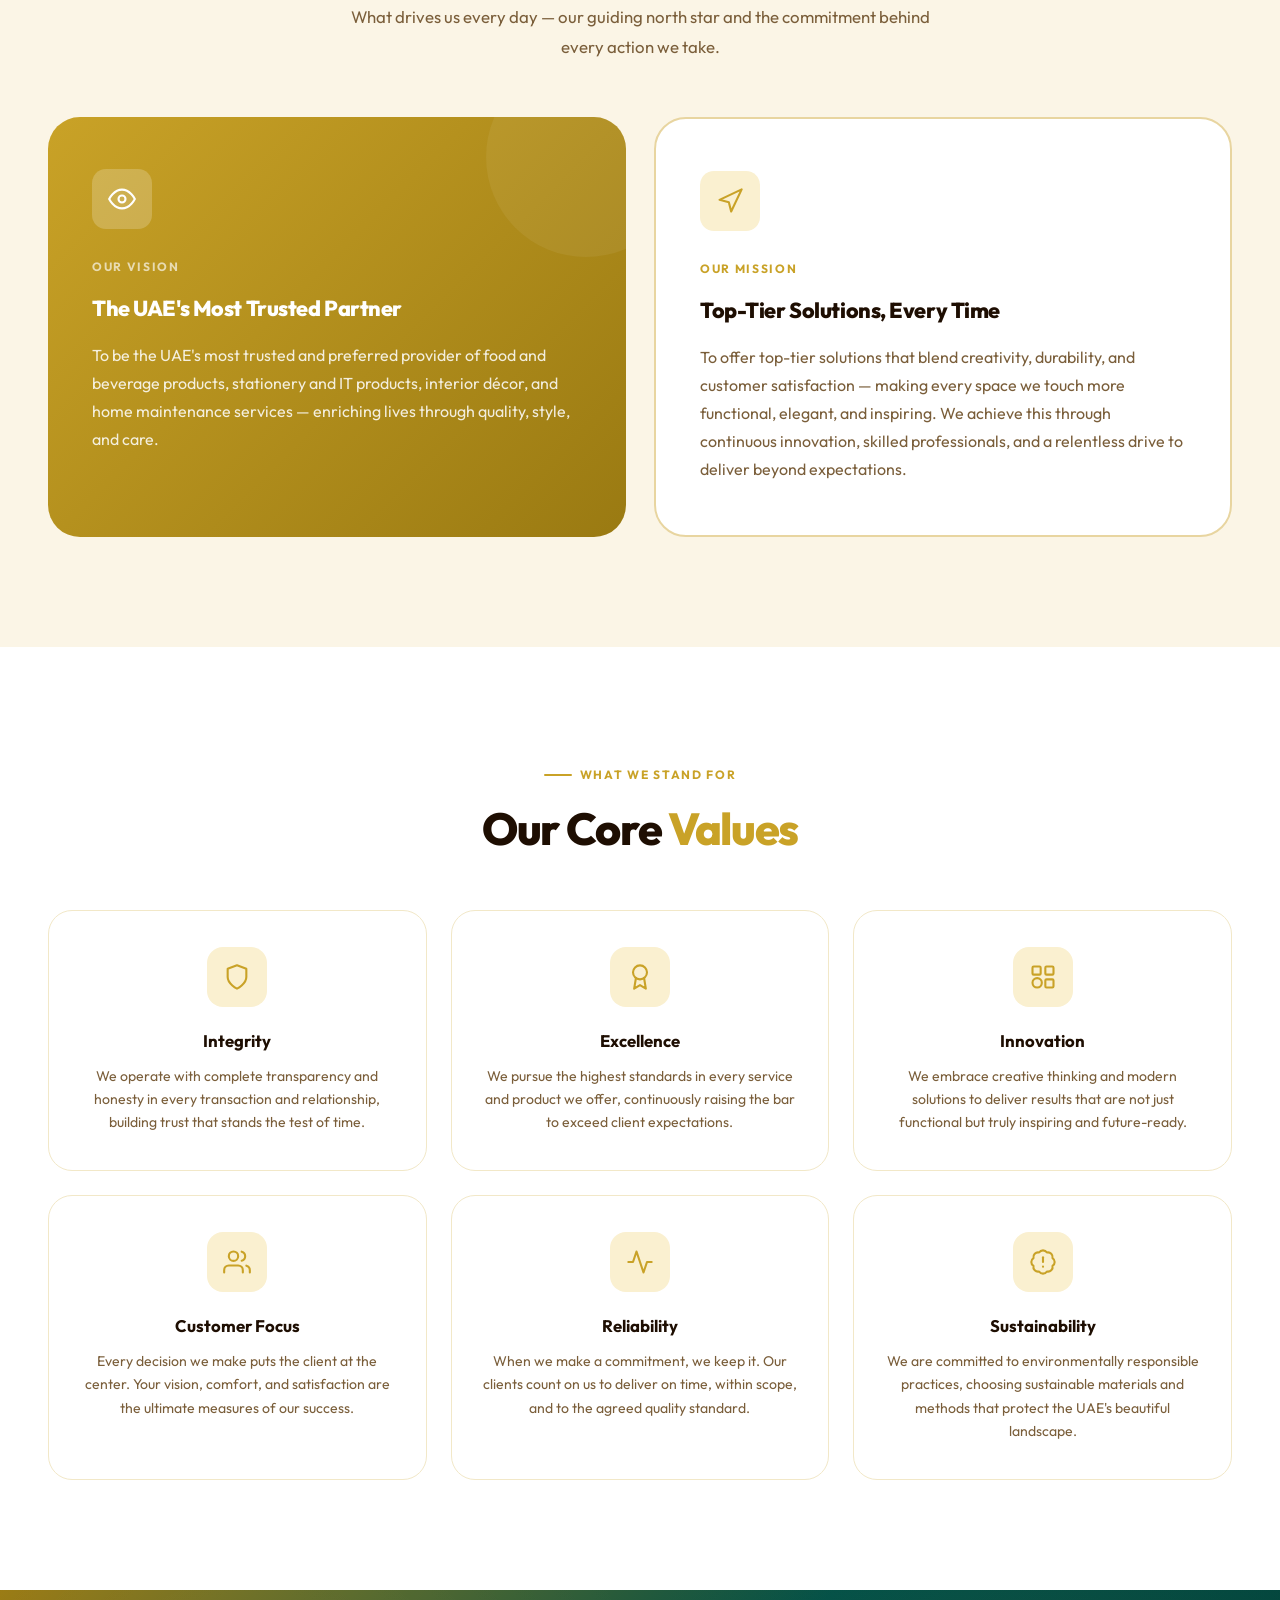
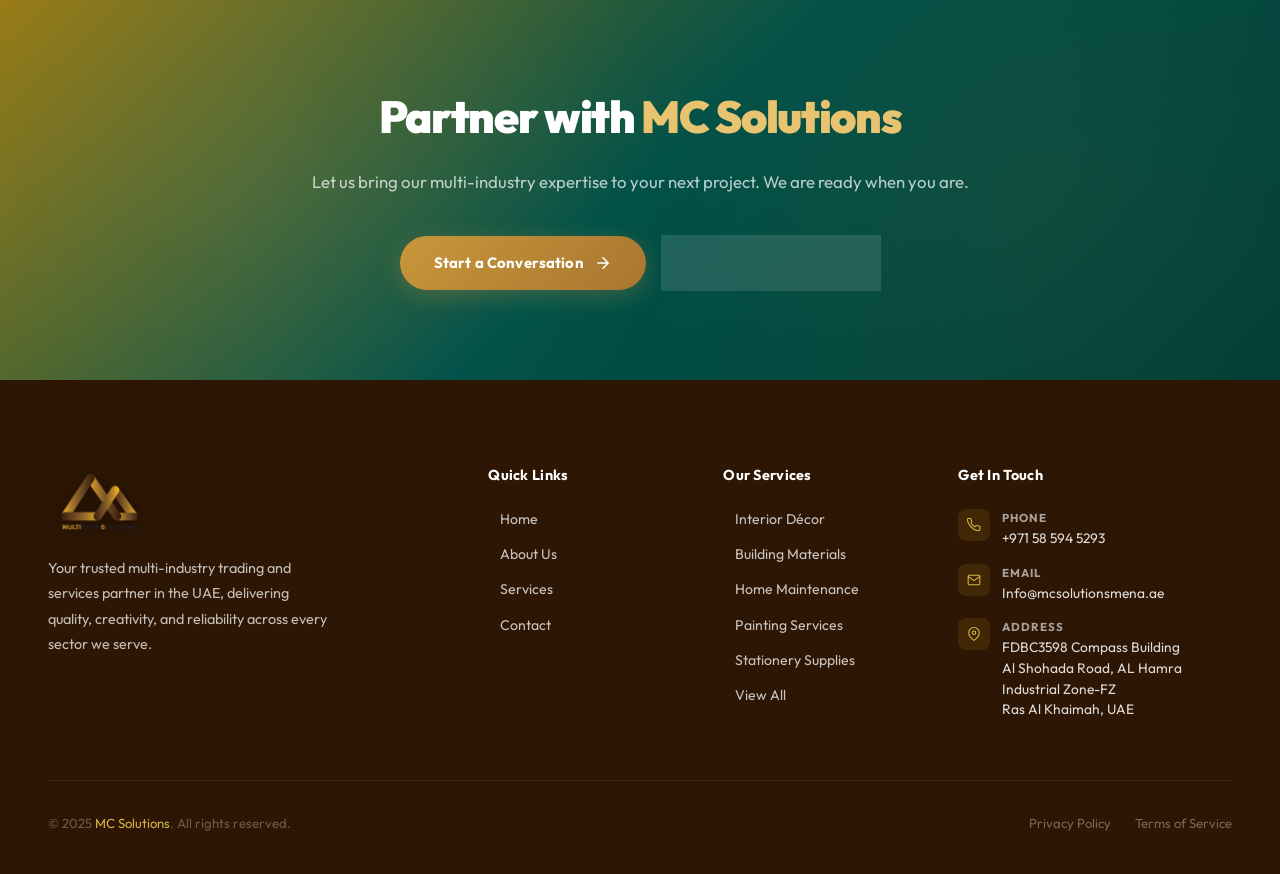
==== commit db8f63b1: "Use user-provided about image.png on the about page Co-Authored-By: Claude Sonnet 4.6 <noreply@anthr" ====
--- a/about.html
+++ b/about.html
@@ -60,7 +60,7 @@
       <!-- Visual -->
       <div class="about-img-area reveal-l">
         <div class="about-img-box">
-          <img src="Services%20Images/Interior%20D%C3%A9cor%20Solutions.png" alt="Interior Décor Solutions" class="about-photo"/>
+          <img src="about%20image.png" alt="MC Solutions Team" class="about-photo"/>
         </div>
         <div class="about-float-card about-float-card-1">
           <div class="fc-icon fc-icon-a">
